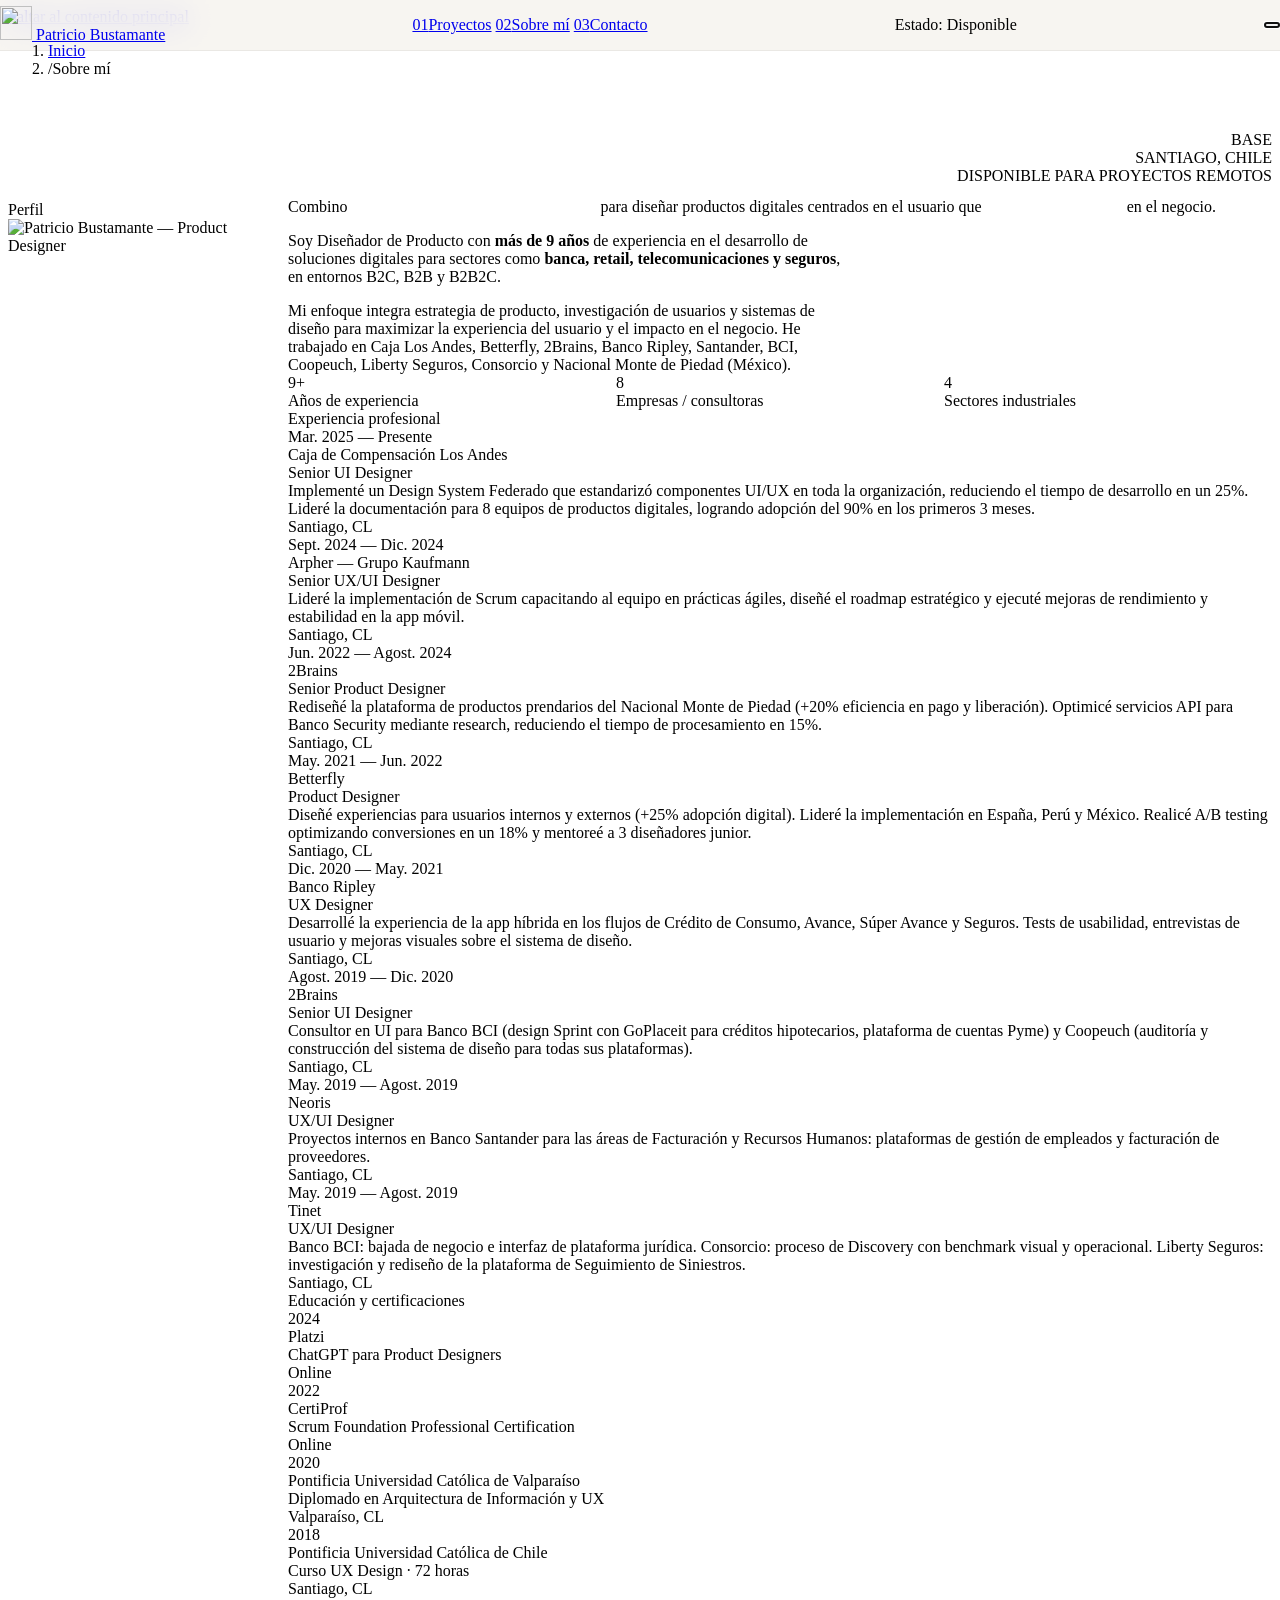
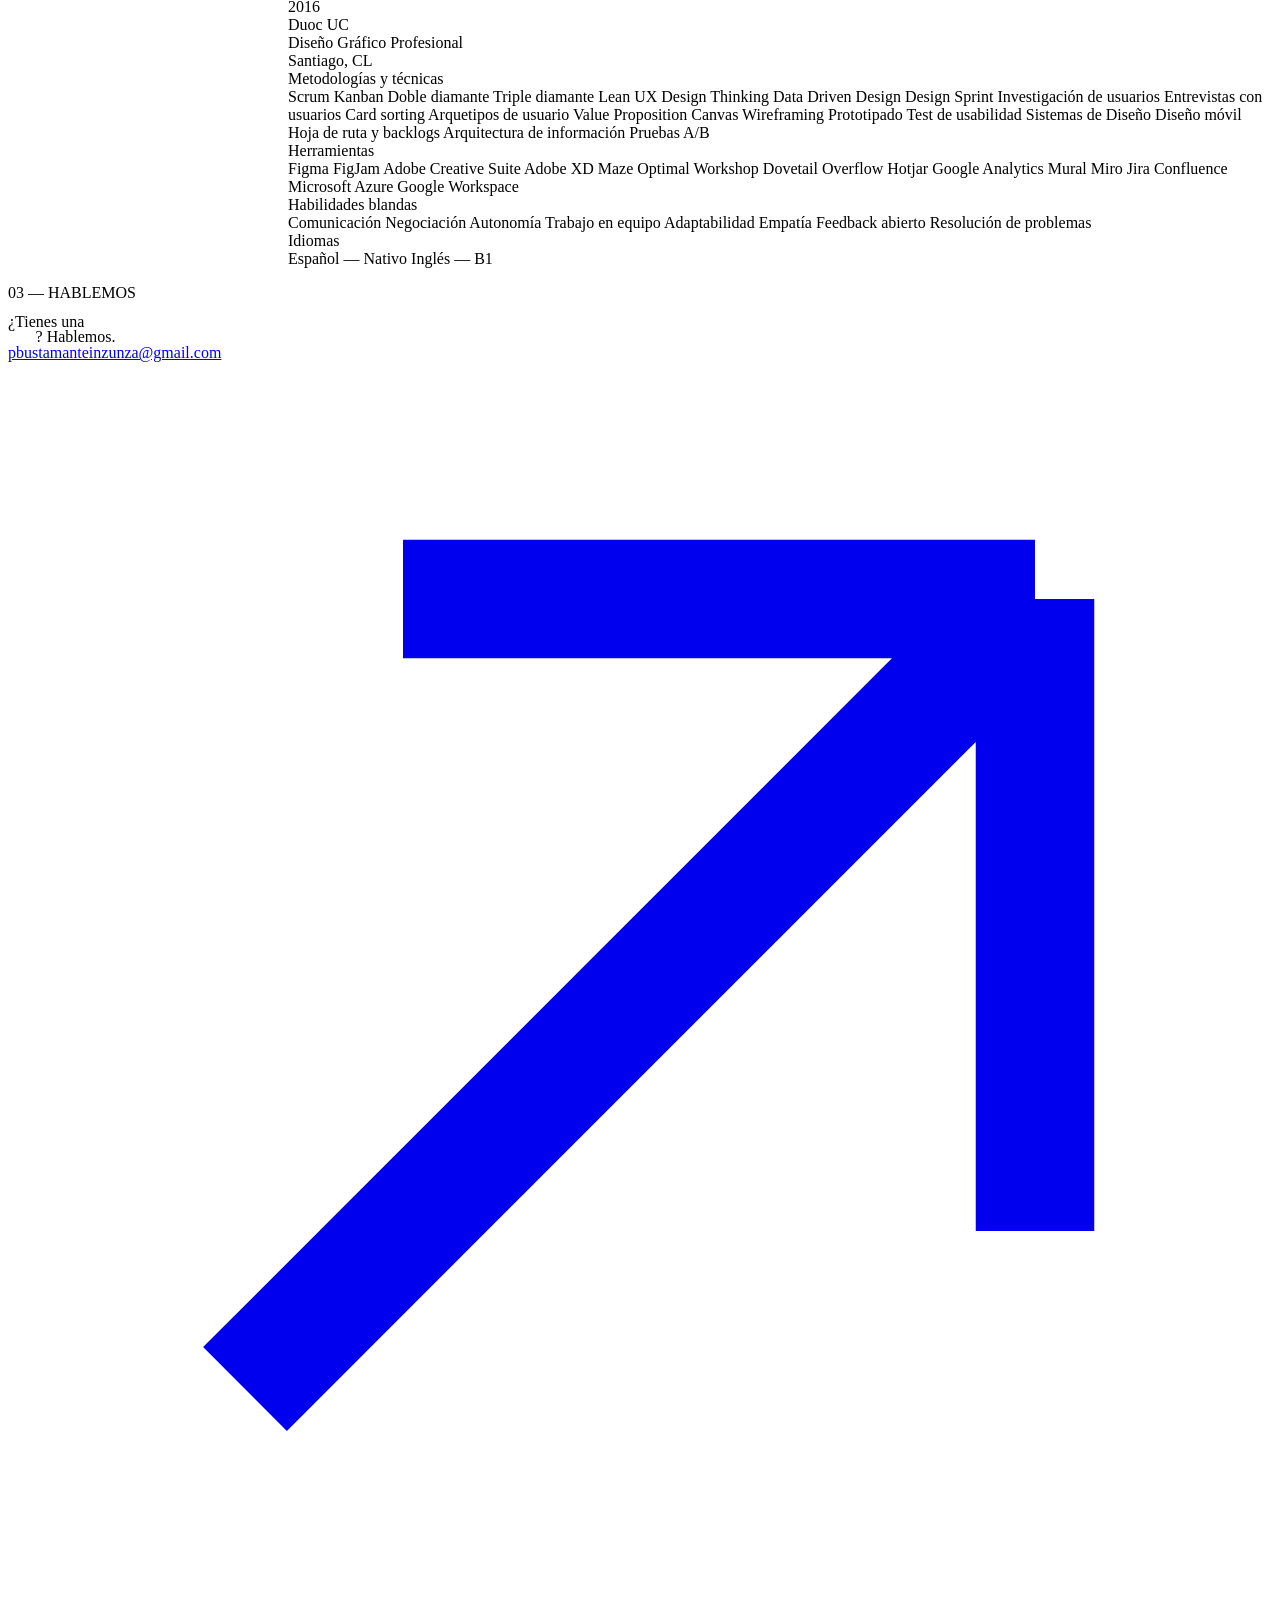
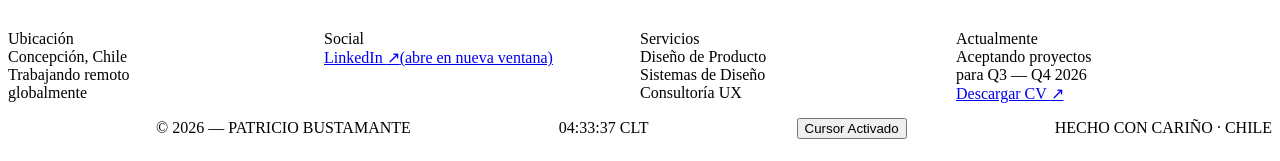
==== pages/about.html @ a57cc5d5 "add-analitis" ====
<!DOCTYPE html>
<html lang="es">
<head>
<meta charset="UTF-8">
<meta name="viewport" content="width=device-width, initial-scale=1.0, maximum-scale=1.0, user-scalable=no">
<link rel="icon" type="image/svg+xml" href="../assets/isotipo-personal.svg">
<title>Sobre mí — Patricio Bustamante</title>
<meta name="description" content="Sobre Patricio Bustamante: Diseñador de Producto chileno con más de 8 años de experiencia en banca, retail, telecomunicaciones y seguros en entornos B2C, B2B y B2B2C.">
<meta name="keywords" content="Diseñador de Producto, Sobre mí, UX/UI, Sistemas de Diseño, Patricio Bustamante, Chile, Banca, Retail">
<meta name="author" content="Patricio Bustamante">

<!-- Open Graph -->
<meta property="og:title" content="Sobre mí — Patricio Bustamante">
<meta property="og:description" content="Diseñador de Producto con más de 8 años de experiencia en banca, retail, telecomunicaciones y seguros.">
<meta property="og:type" content="website">

<!-- Fonts -->
<link rel="preconnect" href="https://fonts.googleapis.com">
<link rel="preconnect" href="https://fonts.gstatic.com" crossorigin>
<link href="https://fonts.googleapis.com/css2?family=Fraunces:ital,opsz,wght@0,9..144,300;0,9..144,400;0,9..144,500;0,9..144,600;1,9..144,300;1,9..144,400&family=Geist+Mono:wght@300;400;500&family=Geist:wght@300;400;500;600&display=swap" rel="stylesheet" media="print" onload="this.media='all'">
<noscript><link href="https://fonts.googleapis.com/css2?family=Fraunces:ital,opsz,wght@0,9..144,300;0,9..144,400;0,9..144,500;0,9..144,600;1,9..144,300;1,9..144,400&family=Geist+Mono:wght@300;400;500&family=Geist:wght@300;400;500;600&display=swap" rel="stylesheet"></noscript>

<!-- Design System · Atomic Design:
     tokens → base → atoms → molecules → organisms → layout -->
<link rel="stylesheet" href="../design-system/css/tokens.css">
<link rel="stylesheet" href="../design-system/css/base.css">
<link rel="stylesheet" href="../design-system/css/atoms.css">
<link rel="stylesheet" href="../design-system/css/molecules.css">
<link rel="stylesheet" href="../design-system/css/organisms.css">
<link rel="stylesheet" href="../design-system/css/layout.css">
<link rel="preload" href="../assets/isotipo-personal.svg" as="image" type="image/svg+xml">
<script src="../js/bundle.js" defer></script>
<script src="../js/analytics.js" defer></script>
</head>
<body>

<a class="skip-link" href="#main-content">Saltar al contenido principal</a>

<!-- Cursor -->
<div class="cursor-dot" id="cursor" aria-hidden="true"></div>

<!-- Loader -->
<div class="loader" id="loader" role="status" aria-live="polite" aria-label="Cargando sitio">
  <svg class="loader-logo" viewBox="0 0 600 600" fill="none" xmlns="http://www.w3.org/2000/svg">
    <path d="M509.62 532.77C545.17 513.5 577 489.71 596.05 454C596.05 449.33 557.95 407.92 505.35 406.04C453.8 459.94 420.22 455.14 350.45 454.94C335.2 455.42 319.59 454.56 304.26 454.98H285.13V557.62H322.3V557.55C385.22 557.21 452.64 564.87 509.63 532.77H509.62Z" fill="url(#loaderGrad1)" transform="translate(-148, -105)"/>
    <path d="M731.15 449.71C720.14 406.95 696.2 368.47 662.77 339.1C655.78 331.94 647 324.92 636.87 318.66C636.77 318.54 636.6 318.44 636.4 318.37C635.21 317.64 634.01 316.92 632.79 316.22C632.08 315.81 631.38 315.42 630.67 315.03C630.37 312.82 630.04 310.59 629.65 308.34C627.92 298.16 625.49 288.55 622.58 279.78C604.36 207.09 553.34 150.17 485.5 121.68C451.18 105.88 404.39 103.27 365.5 105.88C301 114.37 242.34 149.27 202.8 199.98C201.63 200.38 202.32 202.94 201.2 203.38C187.64 218.1 165.87 260.63 162 279.68C157.17 294.04 153.78 306.01 151.5 323.68C148.1 349.98 148.1 351.68 148 538.38C148 605.66 148 648.3 148.1 675.39V727.1H251.97V675.39C252.13 647.56 252.2 603.53 252.31 533.78C252.36 498.66 252.43 463.53 252.59 428.41C252.68 407.51 252.78 386.61 253.05 365.7C253.3 345.87 254.51 327.22 261.69 308.57C271.24 283.74 285.71 261.87 305.63 244.26C333.76 219.39 371.2 207.43 408.55 210.13C417.74 210.79 426.98 212.21 435.81 214.88C452.72 220.53 469.18 228.96 482.44 241C493.53 251.07 504.75 263.03 511.72 276.42C512.06 277.08 513 278.34 513 279.08H344.63V285.26H344.7V380.06C344.7 380.06 385.41 380.06 385.41 380.04C397.63 380.11 413.5 380.15 433.99 380.18C526.69 380.18 527.93 381.56 549.49 386.18C575.52 394.35 601.71 413.72 617.49 439.68C643.08 481.79 640.94 538.94 611.03 578.33C593.09 601.97 563.52 621.24 533.28 624.58C499.82 628.27 465.26 626.21 431.69 626.18H338.29C338.29 626.18 338.23 626.19 338.2 626.21H336.61V727.09C336.61 727.09 364.79 727.09 364.79 727.07C420.14 727.23 546.53 726.24 551.49 725.37C573.48 721.34 579.48 719.1 596.79 713.17C695.31 679.42 750.81 570.33 735.43 470.56C734.34 463.51 732.91 456.55 731.15 449.7V449.71Z" fill="url(#loaderGrad2)" transform="translate(-148, -105)"/>
    <defs>
      <linearGradient id="loaderGrad1" x1="282.83" y1="391.83" x2="516.81" y2="555.62" gradientUnits="userSpaceOnUse">
        <stop stop-color="#FA3E33"/><stop offset="0.5" stop-color="#F87A38"/><stop offset="1" stop-color="#FDB85B"/>
      </linearGradient>
      <linearGradient id="loaderGrad2" x1="56.26" y1="238.64" x2="656.68" y2="658.93" gradientUnits="userSpaceOnUse">
        <stop stop-color="#FA3E33"/><stop offset="0.5" stop-color="#F87A38"/><stop offset="1" stop-color="#FDB85B"/>
      </linearGradient>
    </defs>
  </svg>
  <div class="loader-bar-track">
    <div class="loader-bar" id="loaderBar"></div>
  </div>
</div>

<!-- Navigation -->
<site-header current="about"></site-header>

<main id="main-content">

<!-- Page hero -->
<section class="page-hero" aria-labelledby="about-title">
  <nav class="breadcrumb" aria-label="Migas de pan">
    <ol class="breadcrumb-list">
      <li><a href="../index.html">Inicio</a></li>
      <li><span class="breadcrumb-sep" aria-hidden="true">/</span><span class="breadcrumb-current" aria-current="page">Sobre mí</span></li>
    </ol>
  </nav>
  <div class="page-hero-layout">
    <div>
      <p class="page-hero-eyebrow">02 — Sobre mí</p>
      <h1 class="page-hero-title" id="about-title">
        Sobre<br><em>mí</em>
      </h1>
    </div>
    <div class="page-hero-meta">
      <span>Base</span>
      Santiago, Chile<br>
      Disponible para proyectos remotos
    </div>
  </div>
</section>

<!-- About -->
<section class="about" aria-labelledby="bio-headline">
  <div class="about-layout">
    <div class="about-sidebar">
      <p class="section-label reveal">Perfil</p>
      <div class="about-photo reveal">
        <img src="../assets/photo-perfil.webp" alt="Patricio Bustamante — Product Designer" width="400" height="500" loading="lazy">
      </div>
    </div>

    <div class="about-content">
      <h2 class="about-headline reveal" id="bio-headline">
        Combino <em>estrategia, investigación y craft visual</em> para diseñar productos digitales centrados en el usuario que <em>generan impacto real</em> en el negocio.
      </h2>
      <p class="about-body reveal">
        Soy Diseñador de Producto con <strong>más de 9 años</strong> de experiencia en el desarrollo de soluciones digitales para sectores como <strong>banca, retail, telecomunicaciones y seguros</strong>, en entornos B2C, B2B y B2B2C.
      </p>
      <p class="about-body reveal">
        Mi enfoque integra estrategia de producto, investigación de usuarios y sistemas de diseño para maximizar la experiencia del usuario y el impacto en el negocio. He trabajado en Caja Los Andes, Betterfly, 2Brains, Banco Ripley, Santander, BCI, Coopeuch, Liberty Seguros, Consorcio y Nacional Monte de Piedad (México).
      </p>

      <div class="stats-grid reveal-stagger">
        <div class="stat">
          <div class="stat-number">9+</div>
          <div class="stat-label">Años de experiencia</div>
        </div>
        <div class="stat">
          <div class="stat-number">8</div>
          <div class="stat-label">Empresas / consultoras</div>
        </div>
        <div class="stat">
          <div class="stat-number">4</div>
          <div class="stat-label">Sectores industriales</div>
        </div>
      </div>

      <div class="skills-strip reveal">
        <div class="skills-strip-label">Experiencia profesional</div>
        <div class="timeline">
          <div class="timeline-item">
            <div class="timeline-date">Mar. 2025 — Presente</div>
            <div class="timeline-info">
              <div class="timeline-company">Caja de Compensación Los Andes</div>
              <div class="timeline-role">Senior UI Designer</div>
              <div class="timeline-detail">Implementé un Design System Federado que estandarizó componentes UI/UX en toda la organización, reduciendo el tiempo de desarrollo en un 25%. Lideré la documentación para 8 equipos de productos digitales, logrando adopción del 90% en los primeros 3 meses.</div>
            </div>
            <div class="timeline-location">Santiago, CL</div>
          </div>

          <div class="timeline-item">
            <div class="timeline-date">Sept. 2024 — Dic. 2024</div>
            <div class="timeline-info">
              <div class="timeline-company">Arpher — Grupo Kaufmann</div>
              <div class="timeline-role">Senior UX/UI Designer</div>
              <div class="timeline-detail">Lideré la implementación de Scrum capacitando al equipo en prácticas ágiles, diseñé el roadmap estratégico y ejecuté mejoras de rendimiento y estabilidad en la app móvil.</div>
            </div>
            <div class="timeline-location">Santiago, CL</div>
          </div>

          <div class="timeline-item">
            <div class="timeline-date">Jun. 2022 — Agost. 2024</div>
            <div class="timeline-info">
              <div class="timeline-company">2Brains</div>
              <div class="timeline-role">Senior Product Designer</div>
              <div class="timeline-detail">Rediseñé la plataforma de productos prendarios del Nacional Monte de Piedad (+20% eficiencia en pago y liberación). Optimicé servicios API para Banco Security mediante research, reduciendo el tiempo de procesamiento en 15%.</div>
            </div>
            <div class="timeline-location">Santiago, CL</div>
          </div>

          <div class="timeline-item">
            <div class="timeline-date">May. 2021 — Jun. 2022</div>
            <div class="timeline-info">
              <div class="timeline-company">Betterfly</div>
              <div class="timeline-role">Product Designer</div>
              <div class="timeline-detail">Diseñé experiencias para usuarios internos y externos (+25% adopción digital). Lideré la implementación en España, Perú y México. Realicé A/B testing optimizando conversiones en un 18% y mentoreé a 3 diseñadores junior.</div>
            </div>
            <div class="timeline-location">Santiago, CL</div>
          </div>

          <div class="timeline-item">
            <div class="timeline-date">Dic. 2020 — May. 2021</div>
            <div class="timeline-info">
              <div class="timeline-company">Banco Ripley</div>
              <div class="timeline-role">UX Designer</div>
              <div class="timeline-detail">Desarrollé la experiencia de la app híbrida en los flujos de Crédito de Consumo, Avance, Súper Avance y Seguros. Tests de usabilidad, entrevistas de usuario y mejoras visuales sobre el sistema de diseño.</div>
            </div>
            <div class="timeline-location">Santiago, CL</div>
          </div>

          <div class="timeline-item">
            <div class="timeline-date">Agost. 2019 — Dic. 2020</div>
            <div class="timeline-info">
              <div class="timeline-company">2Brains</div>
              <div class="timeline-role">Senior UI Designer</div>
              <div class="timeline-detail">Consultor en UI para Banco BCI (design Sprint con GoPlaceit para créditos hipotecarios, plataforma de cuentas Pyme) y Coopeuch (auditoría y construcción del sistema de diseño para todas sus plataformas).</div>
            </div>
            <div class="timeline-location">Santiago, CL</div>
          </div>

          <div class="timeline-item">
            <div class="timeline-date">May. 2019 — Agost. 2019</div>
            <div class="timeline-info">
              <div class="timeline-company">Neoris</div>
              <div class="timeline-role">UX/UI Designer</div>
              <div class="timeline-detail">Proyectos internos en Banco Santander para las áreas de Facturación y Recursos Humanos: plataformas de gestión de empleados y facturación de proveedores.</div>
            </div>
            <div class="timeline-location">Santiago, CL</div>
          </div>

          <div class="timeline-item">
            <div class="timeline-date">May. 2019 — Agost. 2019</div>
            <div class="timeline-info">
              <div class="timeline-company">Tinet</div>
              <div class="timeline-role">UX/UI Designer</div>
              <div class="timeline-detail">Banco BCI: bajada de negocio e interfaz de plataforma jurídica. Consorcio: proceso de Discovery con benchmark visual y operacional. Liberty Seguros: investigación y rediseño de la plataforma de Seguimiento de Siniestros.</div>
            </div>
            <div class="timeline-location">Santiago, CL</div>
          </div>
        </div>
      </div>

      <div class="skills-strip reveal">
        <div class="skills-strip-label">Educación y certificaciones</div>
        <div class="timeline">
          <div class="timeline-item">
            <div class="timeline-date">2024</div>
            <div class="timeline-info">
              <div class="timeline-company">Platzi</div>
              <div class="timeline-role">ChatGPT para Product Designers</div>
            </div>
            <div class="timeline-location">Online</div>
          </div>
          <div class="timeline-item">
            <div class="timeline-date">2022</div>
            <div class="timeline-info">
              <div class="timeline-company">CertiProf</div>
              <div class="timeline-role">Scrum Foundation Professional Certification</div>
            </div>
            <div class="timeline-location">Online</div>
          </div>
          <div class="timeline-item">
            <div class="timeline-date">2020</div>
            <div class="timeline-info">
              <div class="timeline-company">Pontificia Universidad Católica de Valparaíso</div>
              <div class="timeline-role">Diplomado en Arquitectura de Información y UX</div>
            </div>
            <div class="timeline-location">Valparaíso, CL</div>
          </div>
          <div class="timeline-item">
            <div class="timeline-date">2018</div>
            <div class="timeline-info">
              <div class="timeline-company">Pontificia Universidad Católica de Chile</div>
              <div class="timeline-role">Curso UX Design · 72 horas</div>
            </div>
            <div class="timeline-location">Santiago, CL</div>
          </div>
          <div class="timeline-item">
            <div class="timeline-date">2016</div>
            <div class="timeline-info">
              <div class="timeline-company">Duoc UC</div>
              <div class="timeline-role">Diseño Gráfico Profesional</div>
            </div>
            <div class="timeline-location">Santiago, CL</div>
          </div>
        </div>
      </div>

      <div class="skills-strip reveal">
        <div class="skills-strip-label">Metodologías y técnicas</div>
        <div class="skills-list">
          <span class="skill-pill">Scrum</span>
          <span class="skill-pill">Kanban</span>
          <span class="skill-pill">Doble diamante</span>
          <span class="skill-pill">Triple diamante</span>
          <span class="skill-pill">Lean UX</span>
          <span class="skill-pill">Design Thinking</span>
          <span class="skill-pill">Data Driven Design</span>
          <span class="skill-pill">Design Sprint</span>
          <span class="skill-pill">Investigación de usuarios</span>
          <span class="skill-pill">Entrevistas con usuarios</span>
          <span class="skill-pill">Card sorting</span>
          <span class="skill-pill">Arquetipos de usuario</span>
          <span class="skill-pill">Value Proposition Canvas</span>
          <span class="skill-pill">Wireframing</span>
          <span class="skill-pill">Prototipado</span>
          <span class="skill-pill">Test de usabilidad</span>
          <span class="skill-pill">Sistemas de Diseño</span>
          <span class="skill-pill">Diseño móvil</span>
          <span class="skill-pill">Hoja de ruta y backlogs</span>
          <span class="skill-pill">Arquitectura de información</span>
          <span class="skill-pill">Pruebas A/B</span>
        </div>
      </div>

      <div class="skills-strip reveal">
        <div class="skills-strip-label">Herramientas</div>
        <div class="skills-list">
          <span class="skill-pill">Figma</span>
          <span class="skill-pill">FigJam</span>
          <span class="skill-pill">Adobe Creative Suite</span>
          <span class="skill-pill">Adobe XD</span>
          <span class="skill-pill">Maze</span>
          <span class="skill-pill">Optimal Workshop</span>
          <span class="skill-pill">Dovetail</span>
          <span class="skill-pill">Overflow</span>
          <span class="skill-pill">Hotjar</span>
          <span class="skill-pill">Google Analytics</span>
          <span class="skill-pill">Mural</span>
          <span class="skill-pill">Miro</span>
          <span class="skill-pill">Jira</span>
          <span class="skill-pill">Confluence</span>
          <span class="skill-pill">Microsoft Azure</span>
          <span class="skill-pill">Google Workspace</span>
        </div>
      </div>

      <div class="skills-strip reveal">
        <div class="skills-strip-label">Habilidades blandas</div>
        <div class="skills-list">
          <span class="skill-pill">Comunicación</span>
          <span class="skill-pill">Negociación</span>
          <span class="skill-pill">Autonomía</span>
          <span class="skill-pill">Trabajo en equipo</span>
          <span class="skill-pill">Adaptabilidad</span>
          <span class="skill-pill">Empatía</span>
          <span class="skill-pill">Feedback abierto</span>
          <span class="skill-pill">Resolución de problemas</span>
        </div>
      </div>

      <div class="skills-strip reveal">
        <div class="skills-strip-label">Idiomas</div>
        <div class="skills-list">
          <span class="skill-pill">Español — Nativo</span>
          <span class="skill-pill">Inglés — B1</span>
        </div>
      </div>
    </div>
  </div>
</section>

<!-- Contact -->
<section class="contact" id="contact" aria-labelledby="contact-title">
  <p class="contact-label reveal">03 — Hablemos</p>
  <h2 class="contact-headline reveal" id="contact-title">
    ¿Tienes una<br><em>idea</em>? Hablemos.
  </h2>

  <a href="mailto:pbustamanteinzunza@gmail.com" class="contact-email-link reveal magnetic" aria-label="Enviar email a pbustamanteinzunza@gmail.com">
    pbustamanteinzunza@gmail.com
    <span class="contact-arrow" aria-hidden="true">
      <svg viewBox="0 0 16 16" fill="none" stroke="currentColor" stroke-width="1.5" focusable="false">
        <path d="M3 13L13 3M13 3H5M13 3V11"/>
      </svg>
    </span>
  </a>

  <div class="contact-grid reveal-stagger">
    <div class="contact-block">
      <div class="contact-block-label">Ubicación</div>
      <div class="contact-block-content">
        Concepción, Chile<br>
        Trabajando remoto<br>globalmente
      </div>
    </div>
    <div class="contact-block">
      <div class="contact-block-label">Social</div>
      <div class="contact-block-content">
        <a href="https://linkedin.com/in/patrbustamante" target="_blank" rel="noopener noreferrer">LinkedIn <span aria-hidden="true">&#8599;</span><span class="sr-only">(abre en nueva ventana)</span></a><br>
      </div>
    </div>
    <div class="contact-block">
      <div class="contact-block-label">Servicios</div>
      <div class="contact-block-content">
        Diseño de Producto<br>
        Sistemas de Diseño<br>
        Consultoría UX
      </div>
    </div>
    <div class="contact-block">
      <div class="contact-block-label">Actualmente</div>
      <div class="contact-block-content">
        Aceptando proyectos<br>
        para Q3 — Q4 2026<br>
        <a href="https://drive.google.com/drive/folders/1GgpW7-X2UfmII-WAoxY3obS5fUp88HIr?usp=drive_link" target="_blank" rel="noopener noreferrer">Descargar CV <span aria-hidden="true">&#8599;</span></a>
      </div>
    </div>
  </div>
</section>

</main>

<!-- Footer -->
<site-footer></site-footer>

</body>
</html>
---- design-system/css/organisms.css ----
/* ============================================
   ORGANISMS · Atomic Design — nivel 3
   ----------------------------------------------
   Secciones autónomas compuestas por molecules y
   atoms: loader, header (nav), hero, marquee,
   lista de proyectos, about, contact, footer.
   El layout responsivo vive en layout.css.
   ============================================ */

/* ===== Loader · overlay de carga ===== */
.loader {
  position: fixed;
  inset: 0;
  background: var(--color-bg-inverted);
  z-index: var(--z-loader);
  display: flex;
  flex-direction: column;
  align-items: center;
  justify-content: center;
  gap: var(--space-3);
  transition: transform var(--duration-slowest) var(--ease-out-expo);
}
.loader.done { transform: translateY(-100%); }
.loader-logo {
  width: var(--space-8);
  height: auto;
  opacity: 0;
  animation: loaderLogoIn var(--duration-slower) var(--ease-out-expo) 0.2s forwards;
}
.loader-bar-track {
  width: var(--space-15);
  height: 2px;                /* hairline */
  background: rgba(244, 241, 236, 0.15);
  border-radius: var(--radius-xs);
  overflow: hidden;
  opacity: 0;
  animation: loaderLogoIn 0.6s var(--ease-out-expo) 0.4s forwards;
}
.loader-bar {
  height: 100%;
  width: 0%;
  background: var(--gradient-brand-warm);
  border-radius: var(--radius-xs);
  transition: width 0.1s linear;
}
@keyframes loaderLogoIn {
  from { opacity: 0; transform: scale(0.8); }
  to   { opacity: 1; transform: scale(1); }
}

/* ===== Header · barra de navegación fija ===== */
.nav {
  position: fixed;
  top: 0;
  left: 0;
  right: 0;
  z-index: var(--z-nav);
  padding: var(--space-3) var(--space-6);
  display: flex;
  justify-content: space-between;
  align-items: center;
  color: var(--color-ink);
  background: rgba(244, 241, 236, 0.72);
  -webkit-backdrop-filter: saturate(180%) blur(16px);
  backdrop-filter: saturate(180%) blur(16px);
  border-bottom: 1px solid rgba(26, 26, 24, 0.06);
  transition: background var(--duration-base) ease;
}

/* ===== Marquee · cinta horizontal ===== */
.marquee {
  border-top: 1px solid var(--color-line);
  border-bottom: 1px solid var(--color-line);
  padding: var(--space-3) 0;
  overflow: hidden;
  white-space: nowrap;
}

/* ===== Hero · pantalla de inicio ===== */
.hero {
  min-height: 100vh;
  min-height: 100dvh;
  /* padding-top reserva el alto del header fijo para que el eyebrow
     no quede oculto bajo la nav al centrar el contenido */
  padding: var(--space-12) var(--container-px) 0;
  display: flex;
  flex-direction: column;
  justify-content: center;
  position: relative;
  overflow: hidden;
}
.hero-mark {
  --parallax-x: 0px;
  --parallax-y: 0px;
  position: absolute;
  right: -10vw;
  top: 50%;
  transform: translateY(-50%);
  width: clamp(280px, 38vw, 560px);
  opacity: 0;
  animation: heroMarkIn 1.8s var(--ease-out-expo) 1.2s forwards;
  pointer-events: none;
  z-index: var(--z-base);
  /* Difumina el lado izquierdo del logo para no competir con el texto */
  -webkit-mask-image: linear-gradient(to right, transparent 0%, rgba(0,0,0,0.35) 40%, rgba(0,0,0,0.85) 75%, #000 100%);
  mask-image: linear-gradient(to right, transparent 0%, rgba(0,0,0,0.35) 40%, rgba(0,0,0,0.85) 75%, #000 100%);
}
.hero-mark svg {
  width: 100%;
  height: auto;
  transform: translate(var(--parallax-x), var(--parallax-y));
  transition: transform 0.15s linear;
  transform-origin: center;
}
.hero-eyebrow,
.hero-title,
.hero-bottom {
  position: relative;
  z-index: var(--z-content);
}
.hero-meta-right { position: relative; }
.hero-meta-right::before {
  content: '';
  position: absolute;
  inset: calc(var(--space-2) * -1) calc(var(--space-3) * -1);
  background: linear-gradient(to right, transparent, rgba(244,241,236,0.85) 35%, rgba(244,241,236,0.95));
  z-index: -1;
  border-radius: var(--radius-sm);
}
@keyframes heroMarkIn {
  from { opacity: 0; transform: translateY(-50%) translateX(var(--space-5)) scale(0.95); }
  to   { opacity: 0.55; transform: translateY(-50%) translateX(0) scale(1); }
}
@keyframes heroMarkInMobile {
  from { opacity: 0; transform: translateY(-50%) translateX(var(--space-5)) scale(0.95); }
  to   { opacity: 0.3; transform: translateY(-50%) translateX(0) scale(1); }
}
.hero-eyebrow {
  display: flex;
  align-items: center;
  gap: var(--space-2);
  font-family: var(--font-mono);
  font-size: var(--text-sm);
  color: var(--color-ink-mute);
  letter-spacing: var(--tracking-widest);
  text-transform: uppercase;
  margin-bottom: var(--space-4);
  opacity: 0;
  transform: translateY(var(--space-3));
  animation: fadeUp 1s var(--ease-out-expo) 1.8s forwards;
}
.hero-eyebrow::before {
  content: '';
  display: block;
  width: var(--space-5);
  height: 1px;
  background: var(--color-accent);
}
.hero-title {
  font-family: var(--font-display);
  font-weight: var(--weight-light);
  font-size: var(--display-xl);
  line-height: var(--leading-hero);
  letter-spacing: var(--tracking-tightest);
  color: var(--color-ink);
  margin-bottom: var(--space-6);
}
.hero-title .line {
  display: block;
  overflow: hidden;
  padding-bottom: 0.05em;
}
.hero-title .line-inner {
  display: block;
  transform: translateY(115%) skewY(4deg);
  transform-origin: left bottom;
  animation: lineReveal 1.3s var(--ease-out-expo) forwards;
}
.hero-title .line:nth-child(1) .line-inner { animation-delay: 1.55s; }
.hero-title .line:nth-child(2) .line-inner { animation-delay: 1.70s; }
.hero-title .line:nth-child(3) .line-inner { animation-delay: 1.85s; }
@keyframes lineReveal {
  to { transform: translateY(0) skewY(0); }
}
.hero-title em {
  font-style: italic;
  font-weight: var(--weight-regular);
  background: var(--gradient-brand);
  -webkit-background-clip: text;
  -webkit-text-fill-color: transparent;
  background-clip: text;
}
.hero-bottom {
  display: grid;
  grid-template-columns: 1fr auto 1fr;
  align-items: end;
  gap: var(--space-6);
  opacity: 0;
  animation: fadeUp 1s var(--ease-out-expo) 2.4s forwards;
}
.hero-intro {
  max-width: 400px;            /* 50 × 8 */
  font-size: var(--text-base);
  line-height: var(--leading-relaxed);
  color: var(--color-ink-soft);
}
.hero-intro strong {
  color: var(--color-ink);
  font-weight: var(--weight-medium);
}
.hero-actions {
  display: flex;
  align-items: center;
  gap: var(--space-3);
  margin-top: var(--space-5);
  flex-wrap: wrap;
}
.btn--primary {
  background: var(--color-ink);
  color: var(--color-bg);
}
.btn--primary:hover {
  background: var(--color-accent);
  border-color: var(--color-accent);
  color: var(--color-bg);
}
.btn--secondary {
  background: transparent;
  color: var(--color-ink);
}
.btn-icon {
  width: var(--space-2);
  height: var(--space-2);
  display: block;
  transition: transform var(--duration-slow) var(--ease-out-back);
}
.btn--secondary:hover .btn-icon {
  transform: translateY(2px);
}

/* ===== Page hero · cabecera de páginas internas ===== */
.page-hero {
  padding: calc(var(--space-20) + var(--space-10)) var(--container-px) var(--space-10);
  position: relative;
  border-bottom: 1px solid var(--color-line);
}
.page-hero-layout {
  display: grid;
  grid-template-columns: 1fr auto;
  align-items: end;
  gap: var(--space-6);
}
.page-hero-eyebrow {
  font-family: var(--font-mono);
  font-size: var(--text-sm);
  color: var(--color-ink-mute);
  letter-spacing: var(--tracking-widest);
  text-transform: uppercase;
  margin-bottom: var(--space-4);
  display: flex;
  align-items: center;
  gap: var(--space-2);
  opacity: 0;
  transform: translateY(var(--space-2));
  animation: fadeUp 0.8s var(--ease-out-expo) 0.3s forwards;
}
.page-hero-eyebrow::before {
  content: '';
  display: block;
  width: 0;
  height: 1px;
  background: var(--color-accent);
  animation: lineGrow 0.7s var(--ease-out-expo) 0.8s forwards;
}
@keyframes lineGrow { to { width: var(--space-5); } }
.page-hero-title {
  font-family: var(--font-display);
  font-weight: var(--weight-light);
  font-size: var(--display-lg);
  line-height: 0.95;
  letter-spacing: var(--tracking-tightest);
  color: var(--color-ink);
  opacity: 0;
  transform: translateY(var(--space-4));
  animation: pageHeroIn 1.1s var(--ease-out-expo) 0.5s forwards;
}
@keyframes pageHeroIn { to { opacity: 1; transform: translateY(0); } }
.page-hero-title em {
  font-style: italic;
  font-weight: var(--weight-regular);
  background: var(--gradient-brand);
  -webkit-background-clip: text;
  -webkit-text-fill-color: transparent;
  background-clip: text;
}
.page-hero-summary {
  font-size: var(--text-md);
  line-height: var(--leading-relaxed);
  color: var(--color-ink-soft);
  margin-top: var(--space-4);
  max-width: 60ch;
  opacity: 0;
  transform: translateY(var(--space-2));
  animation: fadeUp 0.8s var(--ease-out-expo) 0.9s forwards;
}
.page-hero-meta {
  display: flex;
  flex-direction: column;
  align-items: flex-end;
  gap: var(--space-1);
  font-family: var(--font-mono);
  font-size: var(--text-xs);
  color: var(--color-ink-mute);
  text-align: right;
  letter-spacing: var(--tracking-wider);
  text-transform: uppercase;
  padding-bottom: var(--space-1);
}

/* ===== Projects · sección de la lista de proyectos ===== */
.projects-section { padding-bottom: var(--space-10); }
.projects-section.with-padding {
  padding-top: var(--space-10);
  padding-left: var(--container-px);
  padding-right: var(--container-px);
}
.project-list {
  display: flex;
  flex-direction: column;
}
.projects-cta {
  display: flex;
  justify-content: center;
  margin-top: var(--space-8);
}

/* ===== About · biografía sobre fondo oscuro ===== */
.about {
  background: var(--color-bg-inverted);
  color: var(--color-bg);
  padding: var(--section-py) var(--container-px);
}
.about-layout {
  display: grid;
  grid-template-columns: 280px 1fr;     /* 35 × 8 */
  gap: var(--space-10);
  align-items: start;
}
.about-sidebar {
  position: sticky;
  top: var(--section-py);
}
.about-sidebar .section-label {
  color: var(--color-ink-on-dark-mute);
  margin-bottom: var(--space-4);
}
.about-sidebar .section-label::before { background: var(--color-line-strong); }
.about-photo {
  width: 100%;
  aspect-ratio: 3 / 4;
  border-radius: var(--radius-lg);
  overflow: hidden;
}
.about-photo img {
  width: 100%;
  height: 100%;
  object-fit: cover;
  object-position: center top;
  display: block;
}
.about-content { padding-top: var(--space-1); }
.about-headline {
  font-family: var(--font-display);
  font-weight: var(--weight-light);
  font-size: var(--display-xs);
  line-height: var(--leading-snug);
  letter-spacing: var(--tracking-snug);
  margin-bottom: var(--space-6);
}
.about-headline em {
  font-style: italic;
  background: var(--gradient-brand-warm);
  -webkit-background-clip: text;
  -webkit-text-fill-color: transparent;
  background-clip: text;
}
.about-body {
  font-size: var(--text-base);
  line-height: var(--leading-loose);
  color: var(--color-ink-on-dark-soft);
  max-width: 560px;            /* 70 × 8 */
  margin-bottom: var(--space-8);
}
.stats-grid {
  display: grid;
  grid-template-columns: repeat(3, 1fr);
  gap: var(--space-6);
  padding-top: var(--space-6);
  border-top: 1px solid var(--color-line-light);
}
.timeline {
  display: flex;
  flex-direction: column;
  margin-top: var(--space-3);
}

/* ===== Contact · sección de cierre ===== */
.contact {
  padding: var(--space-20) var(--container-px) var(--space-12);
}
.contact-label {
  font-family: var(--font-mono);
  font-size: var(--text-sm);
  color: var(--color-ink-mute);
  text-transform: uppercase;
  letter-spacing: var(--tracking-widest);
  margin-bottom: var(--space-5);
  display: flex;
  align-items: center;
  gap: var(--space-2);
}
.contact-label::before {
  content: '';
  display: block;
  width: var(--space-4);
  height: 1px;
  background: var(--color-ink-mute);
}
.contact-headline {
  font-family: var(--font-display);
  font-weight: var(--weight-light);
  font-size: var(--display-lg);
  line-height: 0.9;
  letter-spacing: var(--tracking-tightest);
  margin-bottom: var(--space-7);
}
.contact-headline em {
  font-style: italic;
  background: var(--gradient-brand);
  -webkit-background-clip: text;
  -webkit-text-fill-color: transparent;
  background-clip: text;
}
.contact-grid {
  display: grid;
  grid-template-columns: repeat(4, 1fr);
  gap: var(--space-6);
  margin-top: var(--space-15);
  padding-top: var(--space-6);
  border-top: 1px solid var(--color-line);
}

/* ===== Project detail · plantilla de detalle (proyecto.html) ===== */
.project-cover-section {
  padding: var(--space-6) var(--container-px) 0;
}
.project-cover {
  width: 100%;
  aspect-ratio: 16 / 9;
  border-radius: var(--radius-lg);
  overflow: hidden;
  display: flex;
  align-items: center;
  justify-content: center;
  box-shadow: var(--shadow-card);
  background: var(--color-bg-inverted);
}
.project-cover-title {
  font-family: var(--font-display);
  font-style: italic;
  font-weight: var(--weight-light);
  font-size: var(--display-sm);
  color: rgba(255, 255, 255, 0.95);
  letter-spacing: var(--tracking-snug);
  text-align: center;
  padding: 0 var(--space-4);
}
/* Cubierta clara (preview-3) necesita texto oscuro */
.project-cover.preview-3 .project-cover-title { color: #2a1f10; }
/* Cuando hay imagen real, escala al ancho del contenedor y oculta el texto */
.project-cover img {
  width: 100%;
  height: auto;
  display: block;
}
.project-cover:has(img) {
  aspect-ratio: auto;
  height: auto;
  align-items: stretch;
}
.project-cover:has(img) .project-cover-title { display: none; }

.project-intro {
  display: grid;
  grid-template-columns: 1.4fr 1fr;
  gap: var(--space-10);
  padding: var(--section-py) var(--container-px) var(--space-12);
  align-items: start;
}
.project-summary {
  font-family: var(--font-display);
  font-weight: var(--weight-light);
  font-size: var(--display-xs);
  line-height: var(--leading-snug);
  letter-spacing: var(--tracking-snug);
  color: var(--color-ink);
}
.project-meta-grid {
  display: grid;
  grid-template-columns: 1fr 1fr;
  gap: var(--space-5);
}
.project-meta-label {
  font-family: var(--font-mono);
  font-size: var(--text-2xs);
  text-transform: uppercase;
  letter-spacing: var(--tracking-mega);
  color: var(--color-ink-mute);
  margin-bottom: var(--space-1);
}
.project-meta-value {
  font-size: var(--text-md);
  line-height: var(--leading-relaxed);
  color: var(--color-ink-soft);
}
/* Las pills de servicios reutilizan .skill-pill (átomo) pero sobre
   fondo claro: ajustamos color heredado del contexto oscuro. */
.project-meta-value .skills-list { gap: var(--space-h); margin-top: var(--space-1); }
.project-meta-value .skill-pill {
  color: var(--color-ink-soft);
  border-color: var(--color-line);
}

.project-overview {
  display: grid;
  grid-template-columns: 1fr 1fr;
  gap: var(--space-10);
  padding: 0 var(--container-px) var(--section-py);
}
.overview-title {
  font-family: var(--font-mono);
  font-size: var(--text-sm);
  text-transform: uppercase;
  letter-spacing: var(--tracking-widest);
  color: var(--color-accent);
  margin-bottom: var(--space-3);
}
.overview-text {
  font-size: var(--text-base);
  line-height: var(--leading-loose);
  color: var(--color-ink-soft);
}

/* Resultados sobre fondo oscuro */
.project-outcome {
  background: var(--color-bg-inverted);
  color: var(--color-bg);
  padding: var(--section-py) var(--container-px);
}
.outcome-grid {
  display: grid;
  grid-template-columns: repeat(3, 1fr);
  gap: var(--space-6);
}
.outcome-card {
  padding-top: var(--space-5);
  border-top: 1px solid var(--color-line-light);
}
.outcome-metric {
  font-family: var(--font-display);
  font-weight: var(--weight-light);
  font-size: var(--display-sm);
  line-height: var(--leading-none);
  letter-spacing: var(--tracking-tightest);
  background: var(--gradient-brand-warm);
  -webkit-background-clip: text;
  -webkit-text-fill-color: transparent;
  background-clip: text;
  margin-bottom: var(--space-2);
}
.outcome-label {
  font-family: var(--font-mono);
  font-size: var(--text-xs);
  text-transform: uppercase;
  letter-spacing: var(--tracking-wider);
  color: var(--color-ink-on-dark-mute);
}

/* Siguiente proyecto · banda final clicable */
.project-next {
  display: flex;
  align-items: center;
  gap: var(--space-3);
  padding: var(--space-12) var(--container-px);
  border-top: 1px solid var(--color-line);
  text-decoration: none;
  color: var(--color-ink);
  transition: gap var(--duration-slow) var(--ease-out-expo);
}
.project-next:hover { gap: var(--space-5); }
.project-next-label {
  font-family: var(--font-mono);
  font-size: var(--text-2xs);
  text-transform: uppercase;
  letter-spacing: var(--tracking-mega);
  color: var(--color-ink-mute);
}
.project-next-title {
  font-family: var(--font-display);
  font-weight: var(--weight-light);
  font-size: var(--display-xs);
  letter-spacing: var(--tracking-tight);
}
.project-next-arrow {
  width: var(--space-6);
  height: var(--space-6);
  border: 1px solid var(--color-line);
  border-radius: var(--radius-full);
  display: flex;
  align-items: center;
  justify-content: center;
  margin-left: auto;
  flex-shrink: 0;
  transition: all var(--duration-slow) var(--ease-out-expo);
}
.project-next-arrow svg { width: var(--space-2); height: var(--space-2); }
.project-next:hover .project-next-arrow {
  background: var(--color-ink);
  border-color: var(--color-ink);
  color: var(--color-bg);
  transform: rotate(-45deg) scale(1.1);
}

/* ===================================================
   PROYECTO DETALLE · nuevas secciones
   ─────────────────────────────────────────────────
   pj-section, pj-challenge, pj-approach, pj-process,
   pj-solution, pj-validation, pj-future
   =================================================== */

/* Sección genérica del detalle */
.pj-section {
  padding: var(--section-py) var(--container-px);
  border-top: 1px solid var(--color-line);
}
.pj-section-header {
  margin-bottom: var(--space-10);
}
.pj-section-header--inverted {
  color: var(--color-bg);
}
.pj-section-label {
  font-family: var(--font-mono);
  font-size: var(--text-2xs);
  text-transform: uppercase;
  letter-spacing: var(--tracking-mega);
  color: var(--color-ink-mute);
  margin-bottom: var(--space-2);
}
.pj-section-header--inverted .pj-section-label {
  color: var(--color-ink-on-dark-mute);
}
.pj-section-title {
  font-family: var(--font-display);
  font-weight: var(--weight-light);
  font-size: var(--display-sm);
  line-height: var(--leading-tight);
  letter-spacing: var(--tracking-tighter);
}
.pj-section-title em {
  font-style: italic;
  color: var(--color-accent);
}
.pj-section-header--inverted .pj-section-title em {
  color: var(--color-accent-warm);
}
.pj-section-body {
  display: grid;
  gap: var(--space-10);
}
.pj-sub-title {
  font-family: var(--font-mono);
  font-size: var(--text-xs);
  text-transform: uppercase;
  letter-spacing: var(--tracking-wider);
  color: var(--color-ink-mute);
  margin-bottom: var(--space-3);
  margin-top: var(--space-5);
}
.pj-sub-title:first-child { margin-top: 0; }

/* Estadísticas del problema */
.pj-problem-data {
  display: grid;
  grid-template-columns: repeat(3, 1fr);
  gap: var(--space-4);
}
.pj-stat-card {
  padding: var(--space-4);
  border: 1px solid var(--color-line);
  border-radius: var(--radius-base);
  background: var(--color-bg-soft);
}
.pj-stat-value {
  font-family: var(--font-display);
  font-weight: var(--weight-light);
  font-size: var(--display-xs);
  line-height: var(--leading-none);
  letter-spacing: var(--tracking-tightest);
  background: var(--gradient-brand-warm);
  -webkit-background-clip: text;
  -webkit-text-fill-color: transparent;
  background-clip: text;
  margin-bottom: var(--space-2);
}
.pj-stat-label {
  font-family: var(--font-mono);
  font-size: var(--text-xs);
  color: var(--color-ink-soft);
  line-height: var(--leading-snug);
}

/* Listas genéricas */
.pj-list-item {
  padding: var(--space-2) 0;
  border-bottom: 1px solid var(--color-line);
  font-size: var(--text-base);
  line-height: var(--leading-relaxed);
  color: var(--color-ink-soft);
}
.pj-list-item:last-child { border-bottom: none; }
.pj-objective-list { list-style: none; padding: 0; margin: 0; }

/* Fases del proceso */
.pj-phase-list {
  list-style: none; padding: 0; margin: 0;
  display: flex;
  gap: var(--space-3);
  flex-wrap: wrap;
}
.pj-phase-item {
  display: flex;
  align-items: center;
  gap: var(--space-2);
  padding: var(--space-2) var(--space-3);
  border: 1px solid var(--color-line);
  border-radius: var(--radius-full);
  font-size: var(--text-sm);
}
.pj-phase-num {
  font-family: var(--font-mono);
  font-size: var(--text-2xs);
  color: var(--color-ink-mute);
}
.pj-phase-name {
  color: var(--color-ink-soft);
  font-weight: var(--weight-medium);
}

/* Principios */
.pj-principle-list {
  list-style: none; padding: 0; margin: 0;
  display: grid;
  gap: var(--space-3);
}
.pj-principle-item {
  display: flex;
  gap: var(--space-3);
  font-size: var(--text-base);
  line-height: var(--leading-relaxed);
  color: var(--color-ink-soft);
  align-items: baseline;
}
.pj-principle-mark {
  font-family: var(--font-mono);
  color: var(--color-accent);
  flex-shrink: 0;
}

/* Research */
.pj-research-count {
  font-size: var(--text-lg);
  color: var(--color-ink-soft);
  margin-bottom: var(--space-4);
}
.pj-finding-list {
  list-style: none; padding: 0; margin: 0;
  display: grid;
  gap: var(--space-3);
}
.pj-finding-list li {
  padding: var(--space-3) var(--space-4);
  border-left: 2px solid var(--color-line-strong);
  font-size: var(--text-base);
  line-height: var(--leading-relaxed);
  color: var(--color-ink-soft);
  background: var(--color-bg-soft);
  border-radius: 0 var(--radius-sm) var(--radius-sm) 0;
}
.pj-persona-grid {
  display: grid;
  grid-template-columns: 1fr 1fr;
  gap: var(--space-4);
}
.pj-persona-card {
  padding: var(--space-4);
  border: 1px solid var(--color-line);
  border-radius: var(--radius-base);
}
.pj-persona-name {
  font-family: var(--font-display);
  font-size: var(--text-lg);
  font-weight: var(--weight-medium);
  margin-bottom: var(--space-h);
}
.pj-persona-role {
  font-family: var(--font-mono);
  font-size: var(--text-xs);
  color: var(--color-ink-mute);
  text-transform: uppercase;
  letter-spacing: var(--tracking-wider);
  margin-bottom: var(--space-3);
}
.pj-persona-goal,
.pj-persona-pain {
  font-size: var(--text-md);
  line-height: var(--leading-relaxed);
  color: var(--color-ink-soft);
  margin-bottom: var(--space-2);
}

/* Conceptos */
.pj-concept-list {
  list-style: none; padding: 0; margin: 0 0 var(--space-4);
  display: grid;
  gap: var(--space-2);
  counter-reset: concepts;
}
.pj-concept-item {
  display: flex;
  gap: var(--space-3);
  padding: var(--space-3) 0;
  border-bottom: 1px solid var(--color-line);
  font-size: var(--text-base);
  color: var(--color-ink-soft);
  align-items: baseline;
}
.pj-concept-num {
  font-family: var(--font-mono);
  font-size: var(--text-2xs);
  color: var(--color-ink-mute);
  flex-shrink: 0;
  width: var(--space-3);
}
.pj-winner-concept {
  padding: var(--space-4);
  border: 1px solid var(--color-accent);
  border-radius: var(--radius-base);
  font-size: var(--text-base);
  line-height: var(--leading-relaxed);
  color: var(--color-ink-soft);
  background: color-mix(in srgb, var(--color-accent) 5%, transparent);
}

/* Flujos */
.pj-flow-list {
  list-style: none; padding: 0; margin: 0;
  counter-reset: flows;
}

/* Proceso · bloque genérico */
.pj-process-block {
  padding-bottom: var(--space-8);
  border-bottom: 1px solid var(--color-line);
}
.pj-process-block:last-child { border-bottom: none; padding-bottom: 0; }

/* Decisiones clave */
.pj-decision-list {
  display: grid;
  grid-template-columns: 1fr 1fr;
  gap: var(--space-4);
}
.pj-decision-card {
  padding: var(--space-4);
  border: 1px solid var(--color-line);
  border-radius: var(--radius-base);
}
.pj-decision-text {
  font-size: var(--text-base);
  line-height: var(--leading-relaxed);
  color: var(--color-ink);
  margin-bottom: var(--space-3);
}
.pj-decision-impact {
  font-family: var(--font-mono);
  font-size: var(--text-sm);
  color: var(--color-accent);
  letter-spacing: var(--tracking-wide);
}

/* Design System summary */
.pj-ds-grid {
  display: grid;
  grid-template-columns: 1fr 1fr 2fr;
  gap: var(--space-4);
}
.pj-ds-item {
  padding: var(--space-4);
  border: 1px solid var(--color-line);
  border-radius: var(--radius-base);
  background: var(--color-bg-soft);
  display: flex;
  flex-direction: column;
  gap: var(--space-1);
}
.pj-ds-value {
  font-family: var(--font-display);
  font-weight: var(--weight-light);
  font-size: var(--display-xs);
  line-height: var(--leading-none);
  background: var(--gradient-brand-warm);
  -webkit-background-clip: text;
  -webkit-text-fill-color: transparent;
  background-clip: text;
}
.pj-ds-value--sm {
  font-size: var(--text-lg);
  font-family: var(--font-mono);
  -webkit-text-fill-color: var(--color-ink);
  background: none;
  color: var(--color-ink);
}
.pj-ds-label {
  font-family: var(--font-mono);
  font-size: var(--text-2xs);
  text-transform: uppercase;
  letter-spacing: var(--tracking-wider);
  color: var(--color-ink-mute);
}

/* Testing / Validación */
.pj-testing-meta {
  font-size: var(--text-lg);
  color: var(--color-ink-soft);
  margin-bottom: var(--space-4);
}
.pj-test-finding-list {
  list-style: none; padding: 0; margin: 0;
  display: grid;
  gap: var(--space-2);
}
.pj-test-finding {
  display: flex;
  gap: var(--space-3);
  padding: var(--space-3) var(--space-4);
  border-radius: var(--radius-sm);
  font-size: var(--text-base);
  line-height: var(--leading-relaxed);
  align-items: flex-start;
}
.pj-test-finding--success {
  background: color-mix(in srgb, #22c55e 8%, transparent);
  border-left: 2px solid #22c55e;
}
.pj-test-finding--warning {
  background: color-mix(in srgb, #f59e0b 8%, transparent);
  border-left: 2px solid #f59e0b;
}
.pj-test-finding--error {
  background: color-mix(in srgb, #ef4444 8%, transparent);
  border-left: 2px solid #ef4444;
}
.pj-test-icon {
  font-family: var(--font-mono);
  font-size: var(--text-sm);
  flex-shrink: 0;
  margin-top: 2px;
}
.pj-iteration-list {
  list-style: none; padding: 0; margin: 0;
  display: grid;
  gap: var(--space-2);
}
/* Tabla de métricas */
.pj-metrics-table {
  width: 100%;
  border-collapse: collapse;
  font-size: var(--text-md);
}
.pj-metrics-table th {
  font-family: var(--font-mono);
  font-size: var(--text-2xs);
  text-transform: uppercase;
  letter-spacing: var(--tracking-wider);
  color: var(--color-ink-mute);
  text-align: left;
  padding: var(--space-2) var(--space-3) var(--space-2) 0;
  border-bottom: 1px solid var(--color-line);
}
.pj-metrics-table td {
  padding: var(--space-2) var(--space-3) var(--space-2) 0;
  border-bottom: 1px solid var(--color-line);
  color: var(--color-ink-soft);
  line-height: var(--leading-relaxed);
}
.pj-metric-result {
  font-family: var(--font-mono);
  color: var(--color-accent) !important;
  font-weight: var(--weight-medium);
}

/* Testimonios */
.pj-testimonial-list {
  display: grid;
  gap: var(--space-6);
  padding-top: var(--space-8);
}
.pj-testimonial {
  margin: 0;
  padding: var(--space-6);
  border: 1px solid var(--color-line-light);
  border-radius: var(--radius-base);
}
.pj-testimonial-quote {
  font-family: var(--font-display);
  font-style: italic;
  font-weight: var(--weight-light);
  font-size: var(--text-xl);
  line-height: var(--leading-snug);
  letter-spacing: var(--tracking-snug);
  color: rgba(244,241,236,0.9);
  margin: 0 0 var(--space-4);
}
.pj-testimonial-author {
  font-family: var(--font-mono);
  font-size: var(--text-xs);
  color: var(--color-ink-on-dark-mute);
  text-transform: uppercase;
  letter-spacing: var(--tracking-wider);
}

/* Lecciones */
.pj-lessons-block {
  padding-top: var(--space-8);
}
.pj-lesson-list {
  list-style: none; padding: 0; margin: 0;
  counter-reset: lessons;
}
.pj-lesson-list .pj-list-item {
  counter-increment: lessons;
  color: var(--color-ink-on-dark-mute);
  border-bottom-color: var(--color-line-light);
}
.pj-lesson-list .pj-list-item::before {
  content: counter(lessons, decimal-leading-zero) '. ';
  font-family: var(--font-mono);
  font-size: var(--text-2xs);
  color: var(--color-ink-on-dark-mute);
  opacity: 0.5;
}
.pj-lessons-block .pj-sub-title {
  color: var(--color-ink-on-dark-mute);
}

/* Próximos pasos */
.pj-next-steps-list {
  list-style: none; padding: 0; margin: 0;
}
.pj-conclusion {
  font-size: var(--text-lg);
  line-height: var(--leading-loose);
  font-style: italic;
  color: var(--color-ink-soft);
}

/* ── Info del proyecto · grid de 4 datos ── */
.pj-info {
  margin-top: var(--space-8);
}
.pj-info-grid {
  display: grid;
  grid-template-columns: repeat(2, 1fr);
  gap: 1px;
  background: var(--color-line);
  border-top: 1px solid var(--color-line);
  border-bottom: 1px solid var(--color-line);
}
@media (min-width: 600px) {
  .pj-info-grid {
    grid-template-columns: repeat(4, 1fr);
  }
}
.pj-info-item {
  background: var(--color-bg);
  padding: var(--space-3) var(--space-3) var(--space-4);
  display: flex;
  flex-direction: column;
  gap: var(--space-2);
}
.pj-info-label {
  font-family: var(--font-mono);
  font-size: var(--text-2xs);
  text-transform: uppercase;
  letter-spacing: var(--tracking-mega);
  color: var(--color-ink-mute);
}
.pj-info-value {
  font-size: var(--text-base);
  color: var(--color-ink);
  font-weight: var(--weight-medium);
  line-height: 1.3;
}

/* ── pj-body · contenedor de bloques numerados ── */
.pj-body {
  padding: var(--section-py) var(--container-px) 0;
}

/* ── pj-block · bloque con índice lateral ── */
.pj-block {
  display: grid;
  grid-template-columns: minmax(0, 1fr);
  gap: var(--space-4);
  padding-block: var(--space-10);
  border-top: 1px solid var(--color-line);
}
.pj-block:first-child {
  border-top: none;
  padding-top: 0;
}

@media (min-width: 860px) {
  .pj-block {
    grid-template-columns: 220px minmax(0, 1fr);
    gap: var(--space-10);
  }
}

.pj-block-index {
  display: flex;
  align-items: baseline;
  gap: var(--space-3);
  align-self: start;
}

@media (min-width: 860px) {
  .pj-block-index {
    flex-direction: column;
    gap: var(--space-2);
    position: sticky;
    top: var(--space-10);
  }
}

.pj-block-num {
  font-family: var(--font-mono);
  font-size: var(--text-xs);
  font-weight: var(--weight-medium);
  letter-spacing: var(--tracking-wider);
  color: var(--color-accent);
}

.pj-block-kicker {
  font-family: var(--font-display);
  font-weight: var(--weight-medium);
  font-size: var(--text-xl);
  letter-spacing: var(--tracking-snug);
  line-height: var(--leading-snug);
  color: var(--color-ink);
}

.pj-block-body {
  max-width: 62ch;
}

.pj-block-heading {
  font-family: var(--font-display);
  font-weight: var(--weight-medium);
  font-size: clamp(1.25rem, 2.2vw, 1.75rem);
  letter-spacing: var(--tracking-snug);
  line-height: var(--leading-snug);
  color: var(--color-ink);
  margin-bottom: var(--space-4);
}
.pj-block-heading:empty { display: none; }

.pj-block-text {
  font-size: var(--text-base);
  line-height: var(--leading-loose);
  color: var(--color-ink-soft);
}

.pj-block-text + .pj-block-text {
  margin-top: var(--space-4);
}

.pj-block-text p + p {
  margin-top: var(--space-4);
}

/* ── analysis-list · lista numerada enriquecida ── */
.analysis-list {
  list-style: none;
  padding: 0;
  margin: var(--space-4) 0 0;
  display: flex;
  flex-direction: column;
  counter-reset: analysis-counter;
}
.analysis-list li {
  display: grid;
  grid-template-columns: 2rem 1fr;
  gap: var(--space-2);
  counter-increment: analysis-counter;
  line-height: var(--leading-loose);
  color: var(--color-ink-soft);
  padding-block: var(--space-3);
  border-top: 1px solid var(--color-line);
}
.analysis-list li:last-child {
  border-bottom: 1px solid var(--color-line);
}
.analysis-list li::before {
  content: counter(analysis-counter);
  font-family: var(--font-mono);
  font-size: var(--text-xs);
  color: var(--color-ink-mute);
  padding-top: 0.3em;
}
.analysis-list-label {
  font-weight: var(--weight-medium);
  color: var(--color-ink);
}

/* ── Objetivo principal ── */
.pj-main-objective {
  font-size: var(--text-lg);
  font-style: italic;
  color: var(--color-ink-soft);
  border-left: 2px solid var(--color-accent);
  padding-left: var(--space-4);
}

/* ── Two-col layout para Procesos / Herramientas ── */
.pj-two-col {
  display: grid;
  grid-template-columns: 1fr 1fr;
  gap: var(--space-8);
  margin-top: var(--space-8);
}

/* ── Galería de imágenes ── */
.pj-images--hidden { display: none; }
.pj-images-ph {
  aspect-ratio: 4 / 3;
  border-radius: var(--radius-lg);
  border: 1px solid var(--color-line);
  background: repeating-linear-gradient(
    135deg,
    var(--color-bg-soft) 0 14px,
    var(--color-bg) 14px 28px
  );
}
.pj-images:has(.pj-images-grid:not(:empty)) .pj-images-ph { display: none; }
.pj-images-grid:empty { display: none; }
.pj-images-grid {
  display: grid;
  grid-template-columns: repeat(2, 1fr);
  gap: var(--space-4);
}
.pj-image-item {
  border-radius: var(--radius-base);
  overflow: hidden;
  aspect-ratio: 16 / 9;
  background: var(--color-bg-soft);
}
.pj-image-item img {
  width: 100%;
  height: 100%;
  object-fit: cover;
  display: block;
}
.pj-embed-item {
  border-radius: var(--radius-base);
  overflow: hidden;
  aspect-ratio: 16 / 9;
  background: var(--color-bg-soft);
  grid-column: 1 / -1;
}
.pj-embed-item iframe {
  width: 100%;
  height: 100%;
  border: none;
  display: block;
}

/* ── Métricas · grid de cards ── */
.pj-metrics-grid {
  display: grid;
  grid-template-columns: repeat(4, 1fr);
  gap: var(--space-4);
  padding: 0 var(--container-px) var(--section-py);
}
.pj-metric-card {
  background: rgba(255,255,255,0.07);
  border: 1px solid rgba(255,255,255,0.12);
  border-radius: var(--radius-lg);
  padding: var(--space-5);
  display: flex;
  flex-direction: column;
  gap: var(--space-2);
}
.pj-metric-label {
  font-family: var(--font-mono);
  font-size: var(--text-2xs);
  text-transform: uppercase;
  letter-spacing: var(--tracking-wider);
  color: var(--color-ink-on-dark-mute);
}
.pj-metric-value {
  font-family: var(--font-display);
  font-size: var(--display-xs);
  font-weight: var(--weight-light);
  color: var(--color-bg);
  line-height: 1;
}
.pj-metric-row {
  display: flex;
  gap: var(--space-3);
  margin-top: var(--space-1);
}
.pj-metric-before,
.pj-metric-after {
  display: flex;
  flex-direction: column;
  font-family: var(--font-mono);
  font-size: var(--text-xs);
  color: var(--color-ink-on-dark-mute);
}
.pj-metric-before span,
.pj-metric-after span {
  font-size: var(--text-2xs);
  opacity: 0.6;
  margin-bottom: 2px;
}
.pj-metric-change {
  font-family: var(--font-mono);
  font-size: var(--text-sm);
  color: var(--color-accent);
  font-weight: var(--weight-medium);
  margin-top: auto;
  padding-top: var(--space-2);
  border-top: 1px solid rgba(255,255,255,0.1);
}

/* ===== Footer · pie de página ===== */
footer {
  padding: var(--space-5) var(--container-px);
  border-top: 1px solid var(--color-line);
  display: flex;
  justify-content: space-between;
  align-items: center;
  font-family: var(--font-mono);
  font-size: var(--text-xs);
  color: var(--color-ink-mute);
  text-transform: uppercase;
  letter-spacing: var(--tracking-wider);
}
footer .footer-logo svg,
footer .footer-logo-mark {
  height: var(--space-3);
  width: auto;
  display: block;
  opacity: 0.4;
  transition: opacity var(--duration-base) ease;
}
footer .footer-logo:hover svg,
footer .footer-logo:hover .footer-logo-mark { opacity: 1; }
.footer-time {
  color: var(--color-ink);
  font-variant-numeric: tabular-nums;
}
---- design-system/css/layout.css ----
/* ============================================
   LAYOUT · Atomic Design — templates + responsive
   ----------------------------------------------
   Estructura de página y comportamiento adaptativo.
   Última capa de la cascada: ajusta organisms,
   molecules y atoms en cada breakpoint.
   Breakpoints alineados a la grilla de 8px.
   ============================================ */

/* ===== Template base ===== */
section {
  padding: var(--section-py) var(--container-px);
}

/* ============================================
   RESPONSIVE
   ============================================ */

/* ----- ≤ 1024px · tablet ----- */
@media (max-width: 1024px) {
  .project {
    grid-template-columns: var(--space-6) 1fr var(--space-20) var(--space-6);
    gap: var(--space-3);
  }
  .project-desc { display: none; }
}

/* ----- ≤ 768px · mobile ----- */
@media (max-width: 768px) {
  /* Cursor del sistema en táctil */
  body { cursor: auto; }
  a, button { cursor: pointer; }
  .cursor-dot { display: none; }

  /* Header: superficie sólida translúcida, sin blend mode */
  .nav {
    padding: var(--space-2) var(--container-px-mobile);
    background: rgba(244, 241, 236, 0.85);
  }
  .nav-logo-text { display: none; }
  .nav-status { display: none; }
  .nav-toggle { display: flex; }

  /* Logo táctil 44×44 (excepción WCAG) */
  .nav-logo {
    min-width: 44px;
    min-height: 44px;
    padding: var(--space-1);
    margin-left: calc(var(--space-1) * -1);
    justify-content: center;
    align-items: center;
  }
  .nav-logo-mark { height: var(--space-3); }   /* 24px */
  .nav-toggle { margin-right: calc(var(--space-1) * -1); }

  /* Menú overlay a pantalla completa */
  body.menu-open { overflow: hidden; }
  body.menu-open .nav {
    background: transparent;
    -webkit-backdrop-filter: none;
    backdrop-filter: none;
    border-bottom-color: transparent;
    color: var(--color-ink-on-dark);
  }
  .nav-links {
    position: fixed;
    inset: 0;
    background: var(--color-bg-inverted);
    color: var(--color-ink-on-dark);
    display: flex;
    flex-direction: column;
    align-items: flex-start;
    justify-content: center;
    gap: var(--space-3);
    padding: var(--space-12) var(--container-px-mobile) var(--space-6);
    font-family: var(--font-display);
    font-style: italic;
    font-weight: var(--weight-light);
    font-size: clamp(40px, 13vw, 88px);
    line-height: 1;
    letter-spacing: var(--tracking-tight);
    text-transform: none;
    z-index: calc(var(--z-nav) + 1);
    opacity: 0;
    pointer-events: none;
    visibility: hidden;
    transform: translateY(calc(var(--space-1) * -1));
    transition:
      opacity var(--duration-slow) var(--ease-out-expo),
      transform var(--duration-slow) var(--ease-out-expo),
      visibility 0s var(--duration-slow);
  }
  body.menu-open .nav-links {
    opacity: 1;
    pointer-events: auto;
    visibility: visible;
    transform: translateY(0);
    transition:
      opacity var(--duration-slow) var(--ease-out-expo),
      transform var(--duration-slow) var(--ease-out-expo),
      visibility 0s;
  }
  .nav-links a {
    position: relative;
    padding: 0;
    color: inherit;
  }
  .nav-links a::after { display: none; }
  .nav-links a.is-active { color: var(--color-accent); }
  .nav-links a .nav-num {
    display: inline-block;
    font-family: var(--font-mono);
    font-style: normal;
    font-size: var(--text-xs);
    color: var(--color-ink-on-dark-mute);
    margin-right: var(--space-2);
    vertical-align: super;
    letter-spacing: var(--tracking-widest);
  }

  /* Hero */
  .hero { padding: 0 var(--container-px-mobile); }
  .hero-mark {
    width: clamp(260px, 82vw, 420px);
    right: -16vw;
    animation-name: heroMarkInMobile;
  }
  .hero-meta-right::before { display: none; }
  .hero-bottom {
    grid-template-columns: 1fr;
    gap: var(--space-3);
  }
  .scroll-cue { display: none; }
  .hero-meta-right { text-align: left; }

  /* Secciones */
  section { padding: var(--section-py-mobile) var(--container-px-mobile); }

  .page-hero {
    padding: calc(var(--space-15) + var(--space-6)) var(--container-px-mobile) var(--space-6);
  }
  .page-hero-layout {
    grid-template-columns: 1fr;
    gap: var(--space-3);
  }
  .page-hero-meta { text-align: left; max-width: none; }
  .projects-section.with-padding {
    padding-left: var(--container-px-mobile);
    padding-right: var(--container-px-mobile);
  }

  .section-header {
    flex-direction: column;
    align-items: flex-start;
    gap: var(--space-2);
    margin-bottom: var(--space-6);
  }
  .section-title { text-align: left; }

  .marquee-item { font-size: var(--text-2xl); }
  .marquee-item.mono { font-size: var(--text-xs); }

  /* Project rows colapsan a una columna */
  .project {
    grid-template-columns: 1fr;
    gap: var(--space-1);
    padding: var(--space-3) 0;
  }
  .project:hover { padding: var(--space-3) 0; }
  .project-num { font-size: var(--text-2xs); }
  .project-title { font-size: var(--text-2xl); }
  .project-subtitle { display: none; }
  .project-arrow { display: none; }
  .project-preview { display: none; }
  .project:hover .project-title { transform: none; }

  /* About */
  .about { padding: var(--section-py-mobile) var(--container-px-mobile); }
  .about-layout {
    grid-template-columns: 1fr;
    gap: var(--space-5);
  }
  .about-sidebar { position: static; }
  .about-photo-placeholder { max-width: 200px; }   /* 25 × 8 */
  .stats-grid {
    grid-template-columns: repeat(3, 1fr);
    gap: var(--space-3);
  }
  .skills-list { gap: var(--space-h); }
  .skill-pill {
    font-size: var(--text-2xs);
    padding: var(--space-h) var(--space-2);
  }

  /* Timeline a una columna */
  .timeline-item {
    grid-template-columns: 1fr;
    gap: var(--space-1);
    padding: var(--space-3) 0;
  }
  .timeline-location { text-align: left; }
  .timeline-detail { max-width: none; }

  /* Contact */
  .contact {
    padding: var(--section-py-mobile) var(--container-px-mobile) var(--space-8);
  }
  .contact-grid {
    grid-template-columns: 1fr 1fr;
    gap: var(--space-4) var(--space-3);
  }
  .contact-arrow {
    width: var(--space-5);
    height: var(--space-5);
  }
  .contact-arrow svg {
    width: var(--text-md);
    height: var(--text-md);
  }

  /* Footer apilado */
  footer {
    padding: var(--space-3) var(--container-px-mobile);
    flex-direction: column;
    gap: var(--space-2);
    text-align: center;
  }

  /* Detalle de proyecto */
  .project-cover-section { padding: var(--space-4) var(--container-px-mobile) 0; }
  .project-cover { aspect-ratio: 4 / 3; }
  .project-intro {
    grid-template-columns: 1fr;
    gap: var(--space-6);
    padding: var(--section-py-mobile) var(--container-px-mobile) var(--space-8);
  }
  .project-overview {
    grid-template-columns: 1fr;
    gap: var(--space-6);
    padding: 0 var(--container-px-mobile) var(--section-py-mobile);
  }
  .project-outcome { padding: var(--section-py-mobile) var(--container-px-mobile); }
  .outcome-grid { grid-template-columns: 1fr; gap: var(--space-4); }
  .project-next { padding: var(--space-8) var(--container-px-mobile); }
  .pj-info-grid { grid-template-columns: repeat(2, 1fr); }
  .pj-two-col { grid-template-columns: 1fr; gap: var(--space-6); }
  .pj-metrics-grid {
    grid-template-columns: 1fr 1fr;
    padding: 0 var(--container-px-mobile) var(--section-py-mobile);
  }
}

/* ----- ≤ 480px · móvil pequeño ----- */
@media (max-width: 480px) {
  .stats-grid {
    grid-template-columns: 1fr;
    gap: var(--space-3);
  }
  .contact-grid {
    grid-template-columns: 1fr;
    gap: var(--space-3);
  }
  .project-meta-grid { grid-template-columns: 1fr; }
  .pj-info-grid { grid-template-columns: repeat(2, 1fr); }
  .pj-metrics-grid { grid-template-columns: 1fr; }
}
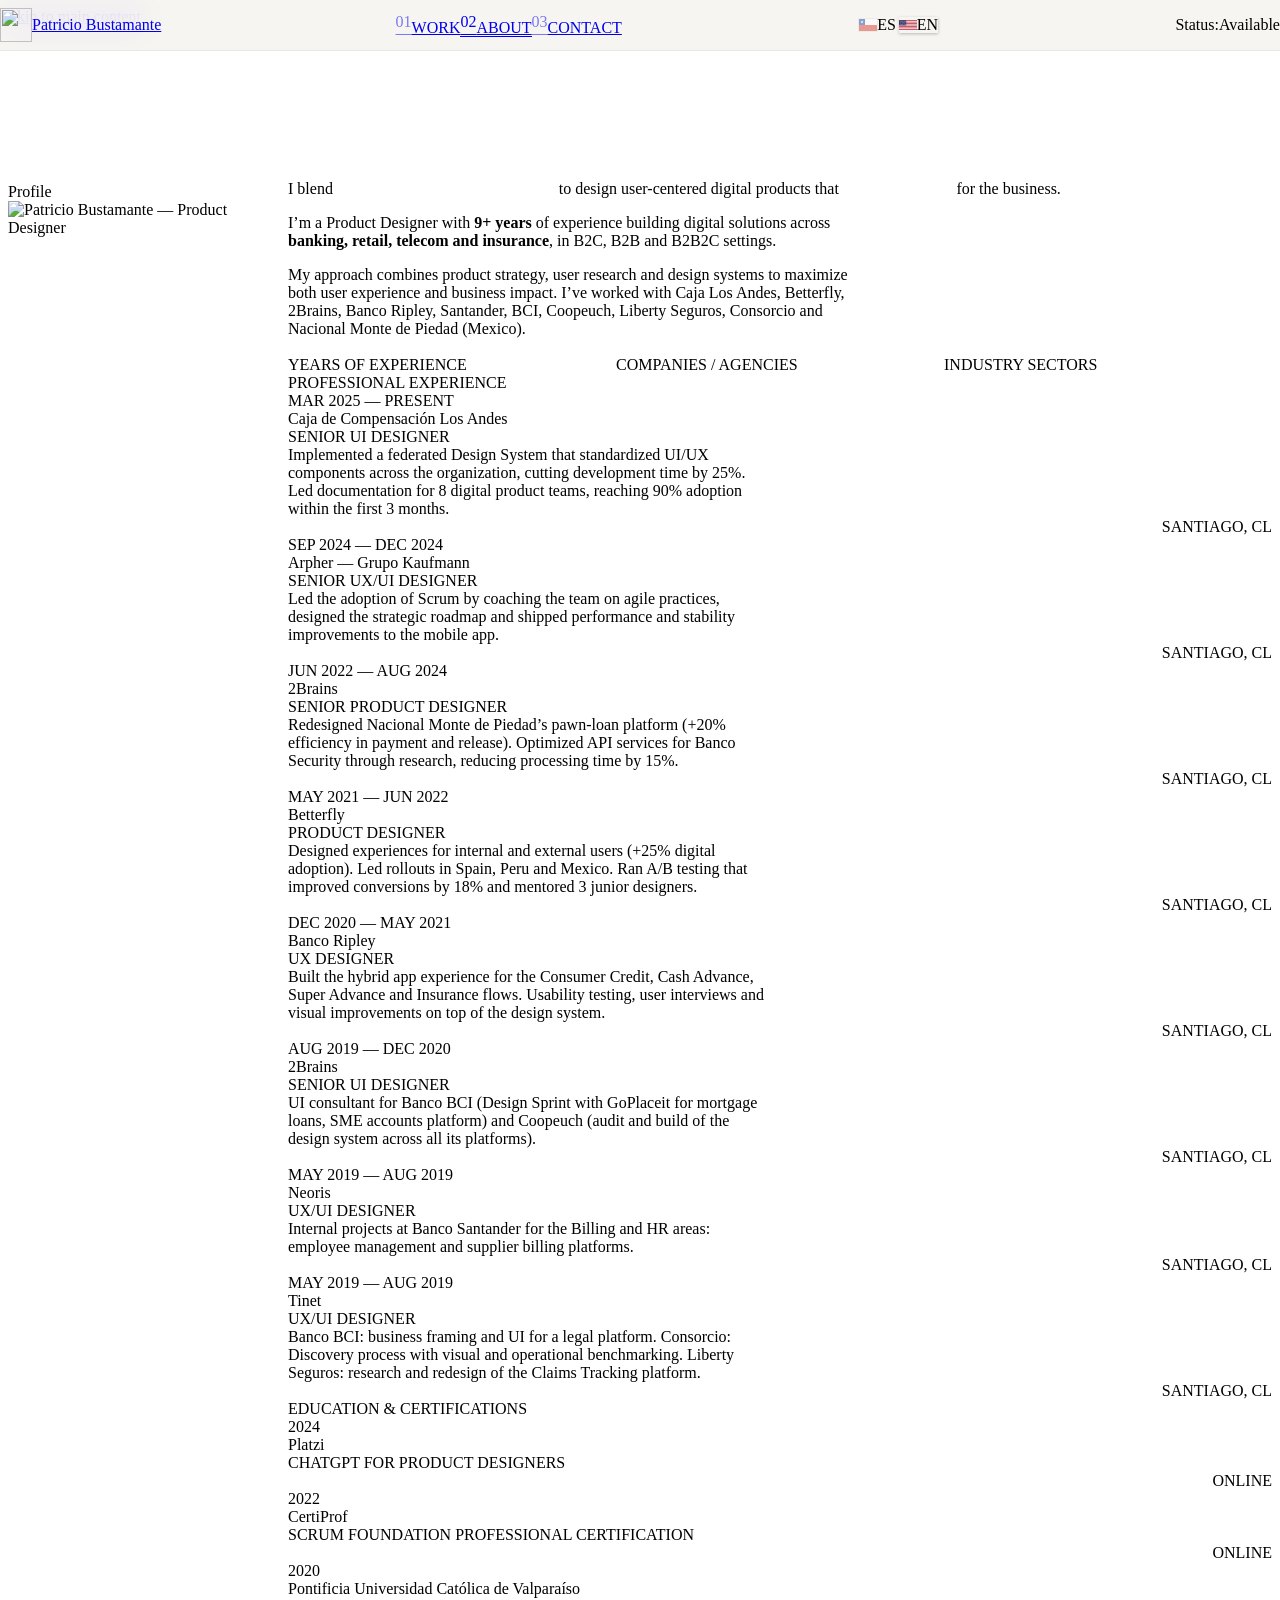
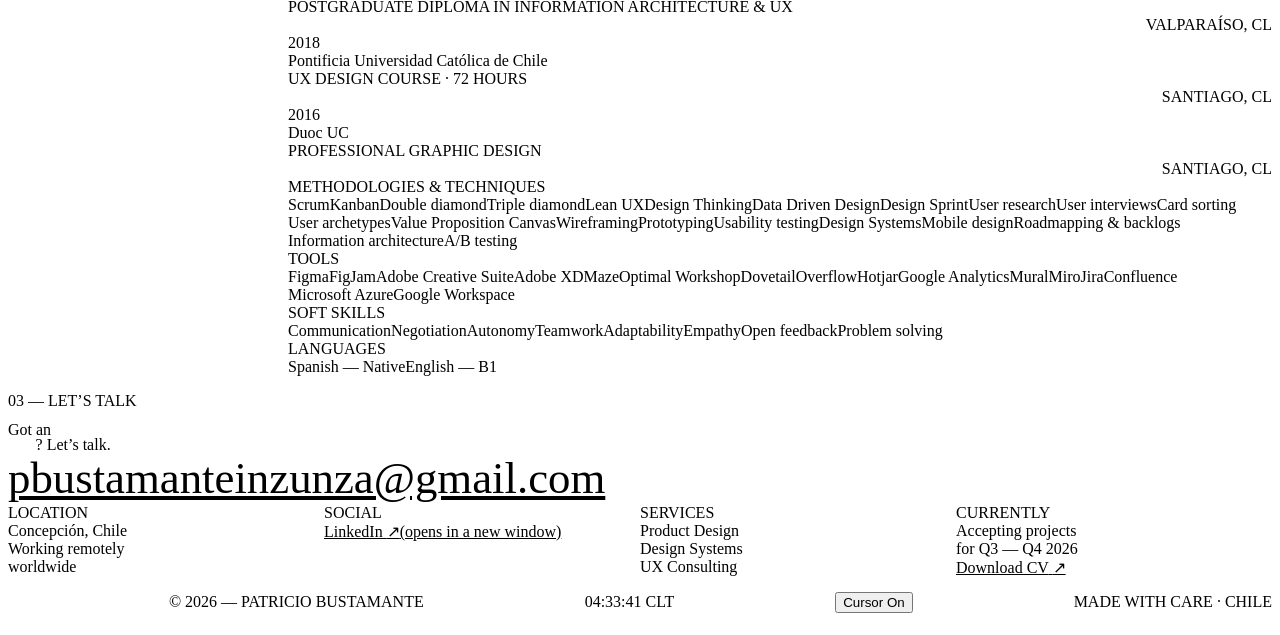
==== commit 515ae59f: "add-change language and linkedin" ====
--- a/pages/about.html
+++ b/pages/about.html
@@ -4,14 +4,14 @@
 <meta charset="UTF-8">
 <meta name="viewport" content="width=device-width, initial-scale=1.0, maximum-scale=1.0, user-scalable=no">
 <link rel="icon" type="image/svg+xml" href="../assets/isotipo-personal.svg">
-<title>Sobre mí — Patricio Bustamante</title>
-<meta name="description" content="Sobre Patricio Bustamante: Diseñador de Producto chileno con más de 8 años de experiencia en banca, retail, telecomunicaciones y seguros en entornos B2C, B2B y B2B2C.">
+<title data-i18n="meta.aboutTitle">Sobre mí — Patricio Bustamante</title>
+<meta name="description" data-i18n-attr="content:meta.aboutDesc" content="Sobre Patricio Bustamante: Diseñador de Producto chileno con más de 8 años de experiencia en banca, retail, telecomunicaciones y seguros en entornos B2C, B2B y B2B2C.">
 <meta name="keywords" content="Diseñador de Producto, Sobre mí, UX/UI, Sistemas de Diseño, Patricio Bustamante, Chile, Banca, Retail">
 <meta name="author" content="Patricio Bustamante">
 
 <!-- Open Graph -->
-<meta property="og:title" content="Sobre mí — Patricio Bustamante">
-<meta property="og:description" content="Diseñador de Producto con más de 8 años de experiencia en banca, retail, telecomunicaciones y seguros.">
+<meta property="og:title" data-i18n-attr="content:meta.aboutTitle" content="Sobre mí — Patricio Bustamante">
+<meta property="og:description" data-i18n-attr="content:meta.aboutDesc" content="Diseñador de Producto con más de 8 años de experiencia en banca, retail, telecomunicaciones y seguros.">
 <meta property="og:type" content="website">
 
 <!-- Fonts -->
@@ -34,13 +34,13 @@
 </head>
 <body>
 
-<a class="skip-link" href="#main-content">Saltar al contenido principal</a>
+<a class="skip-link" href="#main-content" data-i18n="common.skip">Saltar al contenido principal</a>
 
 <!-- Cursor -->
 <div class="cursor-dot" id="cursor" aria-hidden="true"></div>
 
 <!-- Loader -->
-<div class="loader" id="loader" role="status" aria-live="polite" aria-label="Cargando sitio">
+<div class="loader" id="loader" role="status" aria-live="polite" aria-label="Cargando sitio" data-i18n-attr="aria-label:common.loading">
   <svg class="loader-logo" viewBox="0 0 600 600" fill="none" xmlns="http://www.w3.org/2000/svg">
     <path d="M509.62 532.77C545.17 513.5 577 489.71 596.05 454C596.05 449.33 557.95 407.92 505.35 406.04C453.8 459.94 420.22 455.14 350.45 454.94C335.2 455.42 319.59 454.56 304.26 454.98H285.13V557.62H322.3V557.55C385.22 557.21 452.64 564.87 509.63 532.77H509.62Z" fill="url(#loaderGrad1)" transform="translate(-148, -105)"/>
     <path d="M731.15 449.71C720.14 406.95 696.2 368.47 662.77 339.1C655.78 331.94 647 324.92 636.87 318.66C636.77 318.54 636.6 318.44 636.4 318.37C635.21 317.64 634.01 316.92 632.79 316.22C632.08 315.81 631.38 315.42 630.67 315.03C630.37 312.82 630.04 310.59 629.65 308.34C627.92 298.16 625.49 288.55 622.58 279.78C604.36 207.09 553.34 150.17 485.5 121.68C451.18 105.88 404.39 103.27 365.5 105.88C301 114.37 242.34 149.27 202.8 199.98C201.63 200.38 202.32 202.94 201.2 203.38C187.64 218.1 165.87 260.63 162 279.68C157.17 294.04 153.78 306.01 151.5 323.68C148.1 349.98 148.1 351.68 148 538.38C148 605.66 148 648.3 148.1 675.39V727.1H251.97V675.39C252.13 647.56 252.2 603.53 252.31 533.78C252.36 498.66 252.43 463.53 252.59 428.41C252.68 407.51 252.78 386.61 253.05 365.7C253.3 345.87 254.51 327.22 261.69 308.57C271.24 283.74 285.71 261.87 305.63 244.26C333.76 219.39 371.2 207.43 408.55 210.13C417.74 210.79 426.98 212.21 435.81 214.88C452.72 220.53 469.18 228.96 482.44 241C493.53 251.07 504.75 263.03 511.72 276.42C512.06 277.08 513 278.34 513 279.08H344.63V285.26H344.7V380.06C344.7 380.06 385.41 380.06 385.41 380.04C397.63 380.11 413.5 380.15 433.99 380.18C526.69 380.18 527.93 381.56 549.49 386.18C575.52 394.35 601.71 413.72 617.49 439.68C643.08 481.79 640.94 538.94 611.03 578.33C593.09 601.97 563.52 621.24 533.28 624.58C499.82 628.27 465.26 626.21 431.69 626.18H338.29C338.29 626.18 338.23 626.19 338.2 626.21H336.61V727.09C336.61 727.09 364.79 727.09 364.79 727.07C420.14 727.23 546.53 726.24 551.49 725.37C573.48 721.34 579.48 719.1 596.79 713.17C695.31 679.42 750.81 570.33 735.43 470.56C734.34 463.51 732.91 456.55 731.15 449.7V449.71Z" fill="url(#loaderGrad2)" transform="translate(-148, -105)"/>
@@ -65,20 +65,20 @@
 
 <!-- Page hero -->
 <section class="page-hero" aria-labelledby="about-title">
-  <nav class="breadcrumb" aria-label="Migas de pan">
+  <nav class="breadcrumb" aria-label="Migas de pan" data-i18n-attr="aria-label:common.breadcrumb">
     <ol class="breadcrumb-list">
-      <li><a href="../index.html">Inicio</a></li>
-      <li><span class="breadcrumb-sep" aria-hidden="true">/</span><span class="breadcrumb-current" aria-current="page">Sobre mí</span></li>
+      <li><a href="../index.html" data-i18n="common.home">Inicio</a></li>
+      <li><span class="breadcrumb-sep" aria-hidden="true">/</span><span class="breadcrumb-current" aria-current="page" data-i18n="nav.about">Sobre mí</span></li>
     </ol>
   </nav>
   <div class="page-hero-layout">
     <div>
-      <p class="page-hero-eyebrow">02 — Sobre mí</p>
-      <h1 class="page-hero-title" id="about-title">
+      <p class="page-hero-eyebrow" data-i18n="about.eyebrow">02 — Sobre mí</p>
+      <h1 class="page-hero-title" id="about-title" data-i18n-html="about.title">
         Sobre<br><em>mí</em>
       </h1>
     </div>
-    <div class="page-hero-meta">
+    <div class="page-hero-meta" data-i18n-html="about.heroMeta">
       <span>Base</span>
       Santiago, Chile<br>
       Disponible para proyectos remotos
@@ -90,147 +90,147 @@
 <section class="about" aria-labelledby="bio-headline">
   <div class="about-layout">
     <div class="about-sidebar">
-      <p class="section-label reveal">Perfil</p>
+      <p class="section-label reveal" data-i18n="about.profile">Perfil</p>
       <div class="about-photo reveal">
         <img src="../assets/photo-perfil.webp" alt="Patricio Bustamante — Product Designer" width="400" height="500" loading="lazy">
       </div>
     </div>
 
     <div class="about-content">
-      <h2 class="about-headline reveal" id="bio-headline">
+      <h2 class="about-headline reveal" id="bio-headline" data-i18n-html="about.headline">
         Combino <em>estrategia, investigación y craft visual</em> para diseñar productos digitales centrados en el usuario que <em>generan impacto real</em> en el negocio.
       </h2>
-      <p class="about-body reveal">
+      <p class="about-body reveal" data-i18n-html="about.body1">
         Soy Diseñador de Producto con <strong>más de 9 años</strong> de experiencia en el desarrollo de soluciones digitales para sectores como <strong>banca, retail, telecomunicaciones y seguros</strong>, en entornos B2C, B2B y B2B2C.
       </p>
-      <p class="about-body reveal">
+      <p class="about-body reveal" data-i18n-html="about.body2">
         Mi enfoque integra estrategia de producto, investigación de usuarios y sistemas de diseño para maximizar la experiencia del usuario y el impacto en el negocio. He trabajado en Caja Los Andes, Betterfly, 2Brains, Banco Ripley, Santander, BCI, Coopeuch, Liberty Seguros, Consorcio y Nacional Monte de Piedad (México).
       </p>
 
       <div class="stats-grid reveal-stagger">
         <div class="stat">
           <div class="stat-number">9+</div>
-          <div class="stat-label">Años de experiencia</div>
+          <div class="stat-label" data-i18n="common.statYears">Años de experiencia</div>
         </div>
         <div class="stat">
           <div class="stat-number">8</div>
-          <div class="stat-label">Empresas / consultoras</div>
+          <div class="stat-label" data-i18n="about.statCompanies">Empresas / consultoras</div>
         </div>
         <div class="stat">
           <div class="stat-number">4</div>
-          <div class="stat-label">Sectores industriales</div>
-        </div>
-      </div>
-
-      <div class="skills-strip reveal">
-        <div class="skills-strip-label">Experiencia profesional</div>
+          <div class="stat-label" data-i18n="about.statSectors">Sectores industriales</div>
+        </div>
+      </div>
+
+      <div class="skills-strip reveal">
+        <div class="skills-strip-label" data-i18n="about.experience">Experiencia profesional</div>
         <div class="timeline">
           <div class="timeline-item">
-            <div class="timeline-date">Mar. 2025 — Presente</div>
+            <div class="timeline-date" data-i18n="about.exp1Date">Mar. 2025 — Presente</div>
             <div class="timeline-info">
               <div class="timeline-company">Caja de Compensación Los Andes</div>
               <div class="timeline-role">Senior UI Designer</div>
-              <div class="timeline-detail">Implementé un Design System Federado que estandarizó componentes UI/UX en toda la organización, reduciendo el tiempo de desarrollo en un 25%. Lideré la documentación para 8 equipos de productos digitales, logrando adopción del 90% en los primeros 3 meses.</div>
-            </div>
-            <div class="timeline-location">Santiago, CL</div>
-          </div>
-
-          <div class="timeline-item">
-            <div class="timeline-date">Sept. 2024 — Dic. 2024</div>
+              <div class="timeline-detail" data-i18n="about.exp1Detail">Implementé un Design System Federado que estandarizó componentes UI/UX en toda la organización, reduciendo el tiempo de desarrollo en un 25%. Lideré la documentación para 8 equipos de productos digitales, logrando adopción del 90% en los primeros 3 meses.</div>
+            </div>
+            <div class="timeline-location">Santiago, CL</div>
+          </div>
+
+          <div class="timeline-item">
+            <div class="timeline-date" data-i18n="about.exp2Date">Sept. 2024 — Dic. 2024</div>
             <div class="timeline-info">
               <div class="timeline-company">Arpher — Grupo Kaufmann</div>
               <div class="timeline-role">Senior UX/UI Designer</div>
-              <div class="timeline-detail">Lideré la implementación de Scrum capacitando al equipo en prácticas ágiles, diseñé el roadmap estratégico y ejecuté mejoras de rendimiento y estabilidad en la app móvil.</div>
-            </div>
-            <div class="timeline-location">Santiago, CL</div>
-          </div>
-
-          <div class="timeline-item">
-            <div class="timeline-date">Jun. 2022 — Agost. 2024</div>
+              <div class="timeline-detail" data-i18n="about.exp2Detail">Lideré la implementación de Scrum capacitando al equipo en prácticas ágiles, diseñé el roadmap estratégico y ejecuté mejoras de rendimiento y estabilidad en la app móvil.</div>
+            </div>
+            <div class="timeline-location">Santiago, CL</div>
+          </div>
+
+          <div class="timeline-item">
+            <div class="timeline-date" data-i18n="about.exp3Date">Jun. 2022 — Agost. 2024</div>
             <div class="timeline-info">
               <div class="timeline-company">2Brains</div>
               <div class="timeline-role">Senior Product Designer</div>
-              <div class="timeline-detail">Rediseñé la plataforma de productos prendarios del Nacional Monte de Piedad (+20% eficiencia en pago y liberación). Optimicé servicios API para Banco Security mediante research, reduciendo el tiempo de procesamiento en 15%.</div>
-            </div>
-            <div class="timeline-location">Santiago, CL</div>
-          </div>
-
-          <div class="timeline-item">
-            <div class="timeline-date">May. 2021 — Jun. 2022</div>
+              <div class="timeline-detail" data-i18n="about.exp3Detail">Rediseñé la plataforma de productos prendarios del Nacional Monte de Piedad (+20% eficiencia en pago y liberación). Optimicé servicios API para Banco Security mediante research, reduciendo el tiempo de procesamiento en 15%.</div>
+            </div>
+            <div class="timeline-location">Santiago, CL</div>
+          </div>
+
+          <div class="timeline-item">
+            <div class="timeline-date" data-i18n="about.exp4Date">May. 2021 — Jun. 2022</div>
             <div class="timeline-info">
               <div class="timeline-company">Betterfly</div>
               <div class="timeline-role">Product Designer</div>
-              <div class="timeline-detail">Diseñé experiencias para usuarios internos y externos (+25% adopción digital). Lideré la implementación en España, Perú y México. Realicé A/B testing optimizando conversiones en un 18% y mentoreé a 3 diseñadores junior.</div>
-            </div>
-            <div class="timeline-location">Santiago, CL</div>
-          </div>
-
-          <div class="timeline-item">
-            <div class="timeline-date">Dic. 2020 — May. 2021</div>
+              <div class="timeline-detail" data-i18n="about.exp4Detail">Diseñé experiencias para usuarios internos y externos (+25% adopción digital). Lideré la implementación en España, Perú y México. Realicé A/B testing optimizando conversiones en un 18% y mentoreé a 3 diseñadores junior.</div>
+            </div>
+            <div class="timeline-location">Santiago, CL</div>
+          </div>
+
+          <div class="timeline-item">
+            <div class="timeline-date" data-i18n="about.exp5Date">Dic. 2020 — May. 2021</div>
             <div class="timeline-info">
               <div class="timeline-company">Banco Ripley</div>
               <div class="timeline-role">UX Designer</div>
-              <div class="timeline-detail">Desarrollé la experiencia de la app híbrida en los flujos de Crédito de Consumo, Avance, Súper Avance y Seguros. Tests de usabilidad, entrevistas de usuario y mejoras visuales sobre el sistema de diseño.</div>
-            </div>
-            <div class="timeline-location">Santiago, CL</div>
-          </div>
-
-          <div class="timeline-item">
-            <div class="timeline-date">Agost. 2019 — Dic. 2020</div>
+              <div class="timeline-detail" data-i18n="about.exp5Detail">Desarrollé la experiencia de la app híbrida en los flujos de Crédito de Consumo, Avance, Súper Avance y Seguros. Tests de usabilidad, entrevistas de usuario y mejoras visuales sobre el sistema de diseño.</div>
+            </div>
+            <div class="timeline-location">Santiago, CL</div>
+          </div>
+
+          <div class="timeline-item">
+            <div class="timeline-date" data-i18n="about.exp6Date">Agost. 2019 — Dic. 2020</div>
             <div class="timeline-info">
               <div class="timeline-company">2Brains</div>
               <div class="timeline-role">Senior UI Designer</div>
-              <div class="timeline-detail">Consultor en UI para Banco BCI (design Sprint con GoPlaceit para créditos hipotecarios, plataforma de cuentas Pyme) y Coopeuch (auditoría y construcción del sistema de diseño para todas sus plataformas).</div>
-            </div>
-            <div class="timeline-location">Santiago, CL</div>
-          </div>
-
-          <div class="timeline-item">
-            <div class="timeline-date">May. 2019 — Agost. 2019</div>
+              <div class="timeline-detail" data-i18n="about.exp6Detail">Consultor en UI para Banco BCI (design Sprint con GoPlaceit para créditos hipotecarios, plataforma de cuentas Pyme) y Coopeuch (auditoría y construcción del sistema de diseño para todas sus plataformas).</div>
+            </div>
+            <div class="timeline-location">Santiago, CL</div>
+          </div>
+
+          <div class="timeline-item">
+            <div class="timeline-date" data-i18n="about.exp7Date">May. 2019 — Agost. 2019</div>
             <div class="timeline-info">
               <div class="timeline-company">Neoris</div>
               <div class="timeline-role">UX/UI Designer</div>
-              <div class="timeline-detail">Proyectos internos en Banco Santander para las áreas de Facturación y Recursos Humanos: plataformas de gestión de empleados y facturación de proveedores.</div>
-            </div>
-            <div class="timeline-location">Santiago, CL</div>
-          </div>
-
-          <div class="timeline-item">
-            <div class="timeline-date">May. 2019 — Agost. 2019</div>
+              <div class="timeline-detail" data-i18n="about.exp7Detail">Proyectos internos en Banco Santander para las áreas de Facturación y Recursos Humanos: plataformas de gestión de empleados y facturación de proveedores.</div>
+            </div>
+            <div class="timeline-location">Santiago, CL</div>
+          </div>
+
+          <div class="timeline-item">
+            <div class="timeline-date" data-i18n="about.exp8Date">May. 2019 — Agost. 2019</div>
             <div class="timeline-info">
               <div class="timeline-company">Tinet</div>
               <div class="timeline-role">UX/UI Designer</div>
-              <div class="timeline-detail">Banco BCI: bajada de negocio e interfaz de plataforma jurídica. Consorcio: proceso de Discovery con benchmark visual y operacional. Liberty Seguros: investigación y rediseño de la plataforma de Seguimiento de Siniestros.</div>
-            </div>
-            <div class="timeline-location">Santiago, CL</div>
-          </div>
-        </div>
-      </div>
-
-      <div class="skills-strip reveal">
-        <div class="skills-strip-label">Educación y certificaciones</div>
+              <div class="timeline-detail" data-i18n="about.exp8Detail">Banco BCI: bajada de negocio e interfaz de plataforma jurídica. Consorcio: proceso de Discovery con benchmark visual y operacional. Liberty Seguros: investigación y rediseño de la plataforma de Seguimiento de Siniestros.</div>
+            </div>
+            <div class="timeline-location">Santiago, CL</div>
+          </div>
+        </div>
+      </div>
+
+      <div class="skills-strip reveal">
+        <div class="skills-strip-label" data-i18n="about.education">Educación y certificaciones</div>
         <div class="timeline">
           <div class="timeline-item">
             <div class="timeline-date">2024</div>
             <div class="timeline-info">
               <div class="timeline-company">Platzi</div>
-              <div class="timeline-role">ChatGPT para Product Designers</div>
-            </div>
-            <div class="timeline-location">Online</div>
+              <div class="timeline-role" data-i18n="about.edu1Role">ChatGPT para Product Designers</div>
+            </div>
+            <div class="timeline-location" data-i18n="about.eduOnline">Online</div>
           </div>
           <div class="timeline-item">
             <div class="timeline-date">2022</div>
             <div class="timeline-info">
               <div class="timeline-company">CertiProf</div>
-              <div class="timeline-role">Scrum Foundation Professional Certification</div>
-            </div>
-            <div class="timeline-location">Online</div>
+              <div class="timeline-role" data-i18n="about.edu2Role">Scrum Foundation Professional Certification</div>
+            </div>
+            <div class="timeline-location" data-i18n="about.eduOnline">Online</div>
           </div>
           <div class="timeline-item">
             <div class="timeline-date">2020</div>
             <div class="timeline-info">
               <div class="timeline-company">Pontificia Universidad Católica de Valparaíso</div>
-              <div class="timeline-role">Diplomado en Arquitectura de Información y UX</div>
+              <div class="timeline-role" data-i18n="about.edu3Role">Diplomado en Arquitectura de Información y UX</div>
             </div>
             <div class="timeline-location">Valparaíso, CL</div>
           </div>
@@ -238,7 +238,7 @@
             <div class="timeline-date">2018</div>
             <div class="timeline-info">
               <div class="timeline-company">Pontificia Universidad Católica de Chile</div>
-              <div class="timeline-role">Curso UX Design · 72 horas</div>
+              <div class="timeline-role" data-i18n="about.edu4Role">Curso UX Design · 72 horas</div>
             </div>
             <div class="timeline-location">Santiago, CL</div>
           </div>
@@ -246,42 +246,42 @@
             <div class="timeline-date">2016</div>
             <div class="timeline-info">
               <div class="timeline-company">Duoc UC</div>
-              <div class="timeline-role">Diseño Gráfico Profesional</div>
-            </div>
-            <div class="timeline-location">Santiago, CL</div>
-          </div>
-        </div>
-      </div>
-
-      <div class="skills-strip reveal">
-        <div class="skills-strip-label">Metodologías y técnicas</div>
+              <div class="timeline-role" data-i18n="about.edu5Role">Diseño Gráfico Profesional</div>
+            </div>
+            <div class="timeline-location">Santiago, CL</div>
+          </div>
+        </div>
+      </div>
+
+      <div class="skills-strip reveal">
+        <div class="skills-strip-label" data-i18n="about.methods">Metodologías y técnicas</div>
         <div class="skills-list">
           <span class="skill-pill">Scrum</span>
           <span class="skill-pill">Kanban</span>
-          <span class="skill-pill">Doble diamante</span>
-          <span class="skill-pill">Triple diamante</span>
+          <span class="skill-pill" data-i18n="meth.doubleDiamond">Doble diamante</span>
+          <span class="skill-pill" data-i18n="meth.tripleDiamond">Triple diamante</span>
           <span class="skill-pill">Lean UX</span>
           <span class="skill-pill">Design Thinking</span>
           <span class="skill-pill">Data Driven Design</span>
           <span class="skill-pill">Design Sprint</span>
-          <span class="skill-pill">Investigación de usuarios</span>
-          <span class="skill-pill">Entrevistas con usuarios</span>
+          <span class="skill-pill" data-i18n="meth.userResearch">Investigación de usuarios</span>
+          <span class="skill-pill" data-i18n="meth.userInterviews">Entrevistas con usuarios</span>
           <span class="skill-pill">Card sorting</span>
-          <span class="skill-pill">Arquetipos de usuario</span>
+          <span class="skill-pill" data-i18n="meth.userArchetypes">Arquetipos de usuario</span>
           <span class="skill-pill">Value Proposition Canvas</span>
           <span class="skill-pill">Wireframing</span>
-          <span class="skill-pill">Prototipado</span>
-          <span class="skill-pill">Test de usabilidad</span>
-          <span class="skill-pill">Sistemas de Diseño</span>
-          <span class="skill-pill">Diseño móvil</span>
-          <span class="skill-pill">Hoja de ruta y backlogs</span>
-          <span class="skill-pill">Arquitectura de información</span>
-          <span class="skill-pill">Pruebas A/B</span>
-        </div>
-      </div>
-
-      <div class="skills-strip reveal">
-        <div class="skills-strip-label">Herramientas</div>
+          <span class="skill-pill" data-i18n="meth.prototyping">Prototipado</span>
+          <span class="skill-pill" data-i18n="meth.usability">Test de usabilidad</span>
+          <span class="skill-pill" data-i18n="meth.designSystems">Sistemas de Diseño</span>
+          <span class="skill-pill" data-i18n="meth.mobileDesign">Diseño móvil</span>
+          <span class="skill-pill" data-i18n="meth.roadmapping">Hoja de ruta y backlogs</span>
+          <span class="skill-pill" data-i18n="meth.ia">Arquitectura de información</span>
+          <span class="skill-pill" data-i18n="meth.abTesting">Pruebas A/B</span>
+        </div>
+      </div>
+
+      <div class="skills-strip reveal">
+        <div class="skills-strip-label" data-i18n="about.tools">Herramientas</div>
         <div class="skills-list">
           <span class="skill-pill">Figma</span>
           <span class="skill-pill">FigJam</span>
@@ -303,24 +303,24 @@
       </div>
 
       <div class="skills-strip reveal">
-        <div class="skills-strip-label">Habilidades blandas</div>
+        <div class="skills-strip-label" data-i18n="about.soft">Habilidades blandas</div>
         <div class="skills-list">
-          <span class="skill-pill">Comunicación</span>
-          <span class="skill-pill">Negociación</span>
-          <span class="skill-pill">Autonomía</span>
-          <span class="skill-pill">Trabajo en equipo</span>
-          <span class="skill-pill">Adaptabilidad</span>
-          <span class="skill-pill">Empatía</span>
-          <span class="skill-pill">Feedback abierto</span>
-          <span class="skill-pill">Resolución de problemas</span>
-        </div>
-      </div>
-
-      <div class="skills-strip reveal">
-        <div class="skills-strip-label">Idiomas</div>
+          <span class="skill-pill" data-i18n="soft.communication">Comunicación</span>
+          <span class="skill-pill" data-i18n="soft.negotiation">Negociación</span>
+          <span class="skill-pill" data-i18n="soft.autonomy">Autonomía</span>
+          <span class="skill-pill" data-i18n="soft.teamwork">Trabajo en equipo</span>
+          <span class="skill-pill" data-i18n="soft.adaptability">Adaptabilidad</span>
+          <span class="skill-pill" data-i18n="soft.empathy">Empatía</span>
+          <span class="skill-pill" data-i18n="soft.openFeedback">Feedback abierto</span>
+          <span class="skill-pill" data-i18n="soft.problemSolving">Resolución de problemas</span>
+        </div>
+      </div>
+
+      <div class="skills-strip reveal">
+        <div class="skills-strip-label" data-i18n="about.languages">Idiomas</div>
         <div class="skills-list">
-          <span class="skill-pill">Español — Nativo</span>
-          <span class="skill-pill">Inglés — B1</span>
+          <span class="skill-pill" data-i18n="lng.spanish">Español — Nativo</span>
+          <span class="skill-pill" data-i18n="lng.english">Inglés — B1</span>
         </div>
       </div>
     </div>
@@ -329,12 +329,12 @@
 
 <!-- Contact -->
 <section class="contact" id="contact" aria-labelledby="contact-title">
-  <p class="contact-label reveal">03 — Hablemos</p>
-  <h2 class="contact-headline reveal" id="contact-title">
+  <p class="contact-label reveal" data-i18n="contact.label">03 — Hablemos</p>
+  <h2 class="contact-headline reveal" id="contact-title" data-i18n-html="contact.headlineIdea">
     ¿Tienes una<br><em>idea</em>? Hablemos.
   </h2>
 
-  <a href="mailto:pbustamanteinzunza@gmail.com" class="contact-email-link reveal magnetic" aria-label="Enviar email a pbustamanteinzunza@gmail.com">
+  <a href="mailto:pbustamanteinzunza@gmail.com" class="contact-email-link reveal magnetic" aria-label="Enviar email a pbustamanteinzunza@gmail.com" data-i18n-attr="aria-label:contact.emailAria">
     pbustamanteinzunza@gmail.com
     <span class="contact-arrow" aria-hidden="true">
       <svg viewBox="0 0 16 16" fill="none" stroke="currentColor" stroke-width="1.5" focusable="false">
@@ -345,32 +345,32 @@
 
   <div class="contact-grid reveal-stagger">
     <div class="contact-block">
-      <div class="contact-block-label">Ubicación</div>
-      <div class="contact-block-content">
+      <div class="contact-block-label" data-i18n="contact.location">Ubicación</div>
+      <div class="contact-block-content" data-i18n-html="contact.locationContent">
         Concepción, Chile<br>
         Trabajando remoto<br>globalmente
       </div>
     </div>
     <div class="contact-block">
-      <div class="contact-block-label">Social</div>
+      <div class="contact-block-label" data-i18n="contact.social">Social</div>
       <div class="contact-block-content">
-        <a href="https://linkedin.com/in/patrbustamante" target="_blank" rel="noopener noreferrer">LinkedIn <span aria-hidden="true">&#8599;</span><span class="sr-only">(abre en nueva ventana)</span></a><br>
+        <a href="https://linkedin.com/in/patrbustamante" target="_blank" rel="noopener noreferrer">LinkedIn <span aria-hidden="true">&#8599;</span><span class="sr-only" data-i18n="common.newWindow">(abre en nueva ventana)</span></a><br>
       </div>
     </div>
     <div class="contact-block">
-      <div class="contact-block-label">Servicios</div>
-      <div class="contact-block-content">
+      <div class="contact-block-label" data-i18n="contact.services">Servicios</div>
+      <div class="contact-block-content" data-i18n-html="contact.servicesContent">
         Diseño de Producto<br>
         Sistemas de Diseño<br>
         Consultoría UX
       </div>
     </div>
     <div class="contact-block">
-      <div class="contact-block-label">Actualmente</div>
+      <div class="contact-block-label" data-i18n="contact.currently">Actualmente</div>
       <div class="contact-block-content">
-        Aceptando proyectos<br>
-        para Q3 — Q4 2026<br>
-        <a href="https://drive.google.com/drive/folders/1GgpW7-X2UfmII-WAoxY3obS5fUp88HIr?usp=drive_link" target="_blank" rel="noopener noreferrer">Descargar CV <span aria-hidden="true">&#8599;</span></a>
+        <span data-i18n-html="contact.currentlyLead">Aceptando proyectos<br>
+        para Q3 — Q4 2026<br></span>
+        <a href="https://drive.google.com/drive/folders/1GgpW7-X2UfmII-WAoxY3obS5fUp88HIr?usp=drive_link" target="_blank" rel="noopener noreferrer"><span data-i18n="common.downloadCv">Descargar CV</span> <span aria-hidden="true">&#8599;</span></a>
       </div>
     </div>
   </div>
--- a/design-system/css/molecules.css
+++ b/design-system/css/molecules.css
@@ -0,0 +1,631 @@
+/* ============================================
+   MOLECULES · Atomic Design — nivel 2
+   ----------------------------------------------
+   Grupos de átomos que funcionan como una unidad:
+   logo, status, toggle, links, cards, headers,
+   filas de timeline, bloques de contacto, etc.
+   ============================================ */
+
+/* ===== Brand lockup · logo del nav ===== */
+.nav-logo {
+  display: flex;
+  align-items: center;
+  gap: var(--space-2);
+}
+.nav-logo:hover .nav-logo-mark {
+  transform: rotate(-8deg) scale(1.05);
+}
+.nav-logo-text {
+  font-family: var(--font-sans);
+  font-weight: var(--weight-medium);
+  font-size: var(--text-md);
+  letter-spacing: var(--tracking-wide);
+}
+
+/* ===== Nav links · navegación principal ===== */
+.nav-links {
+  display: flex;
+  gap: var(--space-5);
+  font-family: var(--font-mono);
+  font-size: var(--text-sm);
+  letter-spacing: var(--tracking-wider);
+  text-transform: uppercase;
+}
+.nav-links a {
+  position: relative;
+  transition: opacity var(--duration-base) ease;
+  padding: var(--space-h) 0;
+}
+.nav-links a::after {
+  content: '';
+  position: absolute;
+  bottom: 0;
+  left: 0;
+  width: 0;
+  height: 1px;
+  background: currentColor;
+  transition: width var(--duration-slow) var(--ease-smooth);
+}
+.nav-links a:hover::after,
+.nav-links a.is-active::after { width: 100%; }
+.nav-links a.is-active .nav-num { opacity: 1; color: var(--color-accent); }
+.nav-links a .nav-num {
+  font-size: var(--text-2xs);
+  opacity: 0.5;
+  margin-right: var(--space-h);
+  vertical-align: super;
+}
+
+/* ===== Nav status · "Disponible" con dot ===== */
+.nav-status {
+  font-family: var(--font-mono);
+  font-size: var(--text-xs);
+  letter-spacing: var(--tracking-wider);
+  display: flex;
+  align-items: center;
+  gap: var(--space-1);
+}
+
+/* ===== Lang switch · control segmentado ES / EN ===== */
+.lang-switch {
+  display: inline-flex;
+  align-items: center;
+  gap: 3px;
+  padding: 3px;
+  background: var(--color-bg-deep);
+  border: 1px solid var(--color-line);
+  border-radius: var(--radius-pill);
+}
+.lang-opt {
+  display: inline-flex;
+  align-items: center;
+  gap: var(--space-h);
+  font-family: var(--font-mono);
+  font-size: var(--text-2xs);
+  font-weight: 500;
+  letter-spacing: var(--tracking-wider);
+  color: var(--color-ink-mute);
+  background: transparent;
+  border: 0;
+  border-radius: var(--radius-pill);
+  padding: var(--space-h) var(--space-1);
+  line-height: 1;
+  cursor: pointer;
+  transition:
+    background var(--duration-base) ease,
+    color var(--duration-base) ease,
+    box-shadow var(--duration-base) ease;
+}
+.lang-opt .lang-flag {
+  width: 18px;
+  height: 12px;
+  border-radius: var(--radius-xs);
+  display: block;
+  opacity: 0.45;                       /* inactiva: bandera atenuada */
+  box-shadow: 0 0 0 1px rgba(26, 26, 24, 0.10);
+  transition: opacity var(--duration-base) ease, box-shadow var(--duration-base) ease;
+}
+/* Hover en la inactiva: se acerca al estado activo */
+.lang-opt:not(.is-active):hover { color: var(--color-ink); }
+.lang-opt:not(.is-active):hover .lang-flag { opacity: 0.8; }
+/* Activa: cápsula oscura rellena, alto contraste */
+.lang-opt.is-active {
+  color: var(--color-ink-on-dark);
+  background: var(--color-ink);
+  box-shadow: 0 1px 3px rgba(26, 26, 24, 0.28);
+}
+.lang-opt.is-active .lang-flag {
+  opacity: 1;
+  box-shadow: 0 0 0 1px rgba(244, 241, 236, 0.3);
+}
+.lang-opt:active { transform: scale(0.96); }
+
+/* ===== Nav toggle · hamburguesa → cruz =====
+   Touch target 44×44 (WCAG 2.5.5 AAA, excepción de grilla).
+   Geometría de las barras = medidas de icono. */
+.nav-toggle {
+  display: none;
+  position: relative;
+  width: 44px;
+  height: 44px;
+  padding: 0;
+  background: transparent;
+  border: 0;
+  color: inherit;
+  cursor: pointer;
+  z-index: calc(var(--z-nav) + 2);
+}
+.nav-toggle:active { transform: scale(0.94); }
+.nav-toggle-bar {
+  position: absolute;
+  left: 50%;
+  top: 50%;
+  display: block;
+  height: 2px;                /* hairline de icono */
+  background: currentColor;
+  border-radius: var(--radius-xs);
+  transform-origin: center;
+  transition:
+    width 0.45s var(--ease-out-expo),
+    transform 0.45s var(--ease-out-expo),
+    opacity 0.25s ease;
+  will-change: transform, opacity, width;
+}
+.nav-toggle-bar:nth-child(1) { width: 14px; transform: translate(-50%, -8px); }
+.nav-toggle-bar:nth-child(2) { width: 20px; transform: translate(-50%, -50%); }
+.nav-toggle-bar:nth-child(3) { width: 17px; transform: translate(calc(-50% + 1.5px), 6px); }
+/* Estado abierto: las 3 barras convergen en una cruz */
+body.menu-open .nav-toggle .nav-toggle-bar {
+  width: 22px;
+  opacity: 1;
+  transition:
+    width 0.3s var(--ease-out-expo),
+    transform 0.4s var(--ease-out-expo),
+    opacity 0.2s ease;
+}
+body.menu-open .nav-toggle .nav-toggle-bar:nth-child(1) { transform: translate(-50%, -50%) rotate(45deg); }
+body.menu-open .nav-toggle .nav-toggle-bar:nth-child(2) { transform: translate(-50%, -50%) rotate(0deg); }
+body.menu-open .nav-toggle .nav-toggle-bar:nth-child(3) { transform: translate(-50%, -50%) rotate(-45deg); }
+
+/* ===== Breadcrumb · migas de navegación (páginas internas) ===== */
+.breadcrumb {
+  margin-bottom: var(--space-5);
+  opacity: 0;
+  transform: translateY(var(--space-1));
+  animation: fadeUp 0.7s var(--ease-out-expo) 0.15s forwards;
+}
+.breadcrumb-list {
+  display: flex;
+  flex-wrap: wrap;
+  align-items: center;
+  gap: var(--space-1);
+  list-style: none;
+  font-family: var(--font-mono);
+  font-size: var(--text-xs);
+  text-transform: uppercase;
+  letter-spacing: var(--tracking-wider);
+}
+.breadcrumb-list li {
+  display: flex;
+  align-items: center;
+  gap: var(--space-1);
+}
+.breadcrumb-list a {
+  color: var(--color-ink-mute);
+  transition: color var(--duration-base) ease;
+}
+.breadcrumb-list a:hover { color: var(--color-accent); }
+.breadcrumb-sep {
+  color: var(--color-ink-mute);
+  opacity: 0.5;
+}
+.breadcrumb-current { color: var(--color-ink); }
+
+/* ===== Section header · label + título ===== */
+.section-header {
+  display: flex;
+  justify-content: space-between;
+  align-items: end;
+  margin-bottom: var(--space-10);
+  gap: var(--space-4);
+}
+.section-title {
+  font-family: var(--font-display);
+  font-weight: var(--weight-light);
+  font-size: var(--display-md);
+  letter-spacing: var(--tracking-tighter);
+  line-height: var(--leading-tight);
+  text-align: right;
+}
+.section-title em {
+  font-style: italic;
+  background: var(--gradient-brand);
+  -webkit-background-clip: text;
+  -webkit-text-fill-color: transparent;
+  background-clip: text;
+  display: inline-block;
+  transition: transform 0.6s var(--ease-out-back);
+}
+.section-header:hover .section-title em {
+  transform: translateY(calc(var(--space-h) * -1)) rotate(-2deg);
+}
+
+/* ===== Marquee track · cinta de términos ===== */
+.marquee-track {
+  display: inline-flex;
+  align-items: center;
+  gap: var(--space-6);
+  animation: marqueeScroll 50s linear infinite;
+  animation-play-state: running;
+  transition: animation-play-state 0.3s ease;
+}
+.marquee:hover .marquee-track { animation-play-state: paused; }
+.marquee:hover .marquee-item { color: var(--color-accent); transition: color 0.4s ease; }
+.marquee-item {
+  font-family: var(--font-display);
+  font-style: italic;
+  font-weight: var(--weight-light);
+  font-size: var(--text-3xl);
+  letter-spacing: var(--tracking-snug);
+  color: var(--color-ink);
+  flex-shrink: 0;
+}
+.marquee-item.mono {
+  font-style: normal;
+  font-family: var(--font-mono);
+  font-size: var(--text-sm);
+  letter-spacing: var(--tracking-widest);
+  color: var(--color-ink-mute);
+  text-transform: uppercase;
+}
+@keyframes marqueeScroll {
+  from { transform: translateX(0); }
+  to   { transform: translateX(-50%); }
+}
+
+/* ===== Project row · fila de la lista de proyectos ===== */
+.project {
+  display: grid;
+  grid-template-columns: var(--space-8) 1.2fr 1fr var(--space-22) var(--space-7);
+  gap: var(--space-4);
+  align-items: center;
+  padding: var(--space-5) 0;
+  border-top: 1px solid var(--color-line);
+  position: relative;
+  text-decoration: none;
+  color: inherit;
+  transition:
+    padding 0.6s var(--ease-out-expo),
+    background 0.4s ease;
+}
+/* Borde inferior: directo (legacy) o último project-card */
+.project-list > .project:last-child,
+project-card:last-child > .project { border-bottom: 1px solid var(--color-line); }
+/* Reset: evita que :last-child aplique a todos cuando .project está dentro de project-card */
+project-card > .project { border-bottom: none; }
+.project::before {
+  content: '';
+  position: absolute;
+  top: 0;
+  left: 0;
+  width: 0;
+  height: 1px;
+  background: var(--gradient-line);
+  transition: width 0.7s var(--ease-out-expo);
+}
+.project::after {
+  content: '';
+  position: absolute;
+  inset: 0;
+  background: linear-gradient(90deg, transparent, rgba(250, 62, 51, 0.025), transparent);
+  opacity: 0;
+  transition: opacity 0.4s ease;
+  pointer-events: none;
+}
+.project:hover { padding: var(--space-7) 0; }
+.project:hover::before { width: 100%; }
+.project:hover::after { opacity: 1; }
+.project-num {
+  font-family: var(--font-mono);
+  font-size: var(--text-xs);
+  color: var(--color-ink-mute);
+  letter-spacing: var(--tracking-wider);
+  transition:
+    color 0.4s ease,
+    transform 0.5s var(--ease-out-back),
+    font-size 0.5s var(--ease-out-expo);
+}
+.project:hover .project-num {
+  color: var(--color-accent);
+  transform: translateX(calc(var(--space-1) * -1)) scale(1.15);
+}
+.project-info {
+  display: flex;
+  flex-direction: column;
+  gap: var(--space-h);
+}
+
+/* ===== Company badge · monograma + nombre empresa ===== */
+.company-badge {
+  display: flex;
+  align-items: center;
+  gap: var(--space-1);
+  margin-bottom: var(--space-h);
+  transition: transform 0.55s var(--ease-out-expo);
+}
+.company-logo-mark {
+  width: calc(var(--space-4) - var(--space-h));  /* 28px */
+  height: calc(var(--space-4) - var(--space-h));
+  border: 1px solid var(--color-line);
+  border-radius: var(--radius-sm);
+  display: flex;
+  align-items: center;
+  justify-content: center;
+  font-family: var(--font-mono);
+  font-size: 9px;
+  font-weight: var(--weight-medium);
+  color: var(--color-ink-soft);
+  flex-shrink: 0;
+  letter-spacing: 0;
+  transition:
+    border-color 0.4s ease,
+    color 0.4s ease;
+}
+.company-badge-name {
+  font-family: var(--font-mono);
+  font-size: var(--text-2xs);
+  color: var(--color-ink-mute);
+  letter-spacing: var(--tracking-wider);
+  text-transform: uppercase;
+  transition: color 0.4s ease;
+}
+.project:hover .company-badge { transform: translateX(var(--space-3)); }
+.project:hover .company-logo-mark {
+  border-color: var(--color-accent);
+  color: var(--color-accent);
+}
+.project:hover .company-badge-name { color: var(--color-ink-soft); }
+
+/* Variante hero · más grande, para el detalle de proyecto */
+.company-badge--hero {
+  margin-bottom: var(--space-3);
+  opacity: 0;
+  transform: translateY(var(--space-2));
+  animation: fadeUp 0.8s var(--ease-out-expo) 0.1s forwards;
+}
+.company-badge--hero .company-logo-mark {
+  width: calc(var(--space-5) - var(--space-h));  /* 36px */
+  height: calc(var(--space-5) - var(--space-h));
+  font-size: 11px;
+  border-radius: var(--radius-base);
+}
+.company-badge--hero .company-badge-name {
+  font-size: var(--text-xs);
+  color: var(--color-ink-soft);
+}
+.project-title {
+  font-family: var(--font-display);
+  font-weight: var(--weight-regular);
+  font-size: var(--text-2xl);
+  letter-spacing: var(--tracking-tight);
+  line-height: var(--leading-tight);
+  transition: transform 0.55s var(--ease-out-expo);
+}
+.project:hover .project-title { transform: translateX(var(--space-3)); }
+.project-subtitle {
+  font-family: var(--font-mono);
+  font-size: var(--text-xs);
+  color: var(--color-ink-mute);
+  text-transform: uppercase;
+  letter-spacing: var(--tracking-wider);
+  transition: transform 0.55s var(--ease-out-expo) 0.06s;
+}
+.project:hover .project-subtitle { transform: translateX(var(--space-3)); }
+.project-desc {
+  font-size: var(--text-md);
+  line-height: var(--leading-relaxed);
+  color: var(--color-ink-soft);
+  max-width: 336px;            /* 42 × 8 */
+}
+.project-tags {
+  display: flex;
+  flex-wrap: wrap;
+  gap: var(--space-h);
+}
+.project:hover .project-tag {
+  border-color: var(--color-accent);
+  color: var(--color-accent);
+}
+.project:hover .project-tag:nth-child(1) { transition-delay: 0s; transform: translateY(-2px); }
+.project:hover .project-tag:nth-child(2) { transition-delay: 0.04s; transform: translateY(-2px); }
+.project:hover .project-tag:nth-child(3) { transition-delay: 0.08s; transform: translateY(-2px); }
+.project:hover .project-arrow {
+  background: var(--color-ink);
+  border-color: var(--color-ink);
+  color: var(--color-bg);
+  transform: rotate(-45deg) scale(1.1);
+}
+
+
+/* ===== Stat · número + etiqueta (about) ===== */
+.stat {
+  display: flex;
+  flex-direction: column;
+  gap: var(--space-1);
+}
+.stat-number {
+  font-family: var(--font-display);
+  font-weight: var(--weight-light);
+  font-size: var(--display-sm);
+  letter-spacing: var(--tracking-tightest);
+  line-height: var(--leading-none);
+  background: var(--gradient-brand-warm);
+  -webkit-background-clip: text;
+  -webkit-text-fill-color: transparent;
+  background-clip: text;
+}
+.stat-label {
+  font-family: var(--font-mono);
+  font-size: var(--text-xs);
+  text-transform: uppercase;
+  letter-spacing: var(--tracking-widest);
+  color: var(--color-ink-on-dark-mute);
+}
+
+/* ===== Skills strip · label + lista de pills ===== */
+.skills-strip {
+  margin-top: var(--space-8);
+  padding-top: var(--space-6);
+  border-top: 1px solid var(--color-line-light);
+}
+.skills-strip-label {
+  font-family: var(--font-mono);
+  font-size: var(--text-2xs);
+  text-transform: uppercase;
+  letter-spacing: var(--tracking-mega);
+  color: var(--color-ink-on-dark-faint);
+  margin-bottom: var(--space-3);
+}
+.skills-list {
+  display: flex;
+  flex-wrap: wrap;
+  gap: var(--space-1);
+}
+
+/* ===== Timeline item · fila de experiencia / educación ===== */
+.timeline-item {
+  display: grid;
+  grid-template-columns: var(--space-18) 1fr auto;  /* 144px = 18×8 */
+  gap: var(--space-5);
+  padding: var(--space-4) 0;
+  border-top: 1px solid var(--color-line-light);
+  align-items: baseline;
+}
+.timeline-item:last-child { border-bottom: 1px solid var(--color-line-light); }
+.timeline-date {
+  font-family: var(--font-mono);
+  font-size: var(--text-xs);
+  color: var(--color-ink-on-dark-mute);
+  text-transform: uppercase;
+  letter-spacing: var(--tracking-wider);
+}
+.timeline-info {
+  display: flex;
+  flex-direction: column;
+  gap: var(--space-h);
+}
+.timeline-company {
+  font-family: var(--font-display);
+  font-weight: var(--weight-regular);
+  font-size: var(--text-lg);
+  letter-spacing: var(--tracking-tight);
+  line-height: var(--leading-tight);
+  color: var(--color-bg);
+}
+.timeline-role {
+  font-family: var(--font-mono);
+  font-size: var(--text-xs);
+  color: var(--color-ink-on-dark-soft);
+  text-transform: uppercase;
+  letter-spacing: var(--tracking-wider);
+}
+.timeline-detail {
+  font-size: var(--text-md);
+  line-height: var(--leading-relaxed);
+  color: var(--color-ink-on-dark-soft);
+  margin-top: var(--space-1);
+  max-width: 480px;            /* 60 × 8 */
+}
+.timeline-location {
+  font-family: var(--font-mono);
+  font-size: var(--text-2xs);
+  color: var(--color-ink-on-dark-faint);
+  text-transform: uppercase;
+  letter-spacing: var(--tracking-widest);
+  text-align: right;
+}
+
+/* ===== Contact block · label + contenido ===== */
+.contact-block-label {
+  font-family: var(--font-mono);
+  font-size: var(--text-2xs);
+  text-transform: uppercase;
+  letter-spacing: var(--tracking-mega);
+  color: var(--color-ink-mute);
+  margin-bottom: var(--space-2);
+}
+.contact-block-content {
+  font-size: var(--text-base);
+  line-height: var(--leading-relaxed);
+  color: var(--color-ink-soft);
+}
+.contact-block-content a {
+  color: var(--color-ink);
+  border-bottom: 1px solid transparent;
+  transition: border-color var(--duration-base) ease;
+}
+.contact-block-content a:hover {
+  border-color: var(--color-accent);
+  color: var(--color-accent);
+}
+
+/* ===== Contact email · enlace grande + flecha ===== */
+.contact-email-link {
+  display: inline-flex;
+  align-items: center;
+  flex-wrap: wrap;
+  gap: var(--space-3);
+  max-width: 100%;
+  word-break: break-word;
+  font-family: var(--font-display);
+  font-size: clamp(20px, 3.5vw, 52px);  /* escala tipográfica */
+  font-weight: var(--weight-regular);
+  letter-spacing: var(--tracking-snug);
+  color: var(--color-ink);
+  padding-bottom: var(--space-1);
+  border-bottom: 2px solid var(--color-line);
+  transition: all var(--duration-slow) var(--ease-out-expo);
+}
+.contact-email-link:hover {
+  border-color: var(--color-accent);
+  gap: var(--space-5);
+}
+.contact-email-link:hover .contact-arrow {
+  transform: rotate(-45deg) scale(1.15);
+  background: var(--color-accent);
+  border-color: var(--color-accent);
+  color: var(--color-bg);
+}
+
+/* ===== Scroll cue · línea pulsante + texto vertical ===== */
+.scroll-cue {
+  display: flex;
+  flex-direction: column;
+  align-items: center;
+  gap: var(--space-2);
+}
+.scroll-cue-line {
+  width: 1px;
+  height: var(--space-6);
+  background: var(--color-ink);
+  transform-origin: top;
+  animation: scrollPulse 2.4s ease-in-out infinite;
+}
+.scroll-cue-text {
+  font-family: var(--font-mono);
+  font-size: var(--text-2xs);
+  letter-spacing: var(--tracking-mega);
+  text-transform: uppercase;
+  color: var(--color-ink-mute);
+  writing-mode: vertical-rl;
+}
+@keyframes scrollPulse {
+  0%, 100% { transform: scaleY(0.3); opacity: 0.3; }
+  50%      { transform: scaleY(1); opacity: 1; }
+}
+
+/* ===== Meta column · datos a la derecha (hero y page-hero) ===== */
+.hero-meta-right {
+  text-align: right;
+  font-family: var(--font-mono);
+  font-size: var(--text-sm);
+  color: var(--color-ink-soft);
+}
+.hero-meta-right span,
+.page-hero-meta span {
+  display: block;
+  font-size: var(--text-2xs);
+  text-transform: uppercase;
+  letter-spacing: var(--tracking-widest);
+  color: var(--color-ink-mute);
+  margin-bottom: var(--space-1);
+}
+.page-hero-meta {
+  font-family: var(--font-mono);
+  font-size: var(--text-sm);
+  color: var(--color-ink-soft);
+  text-align: right;
+  max-width: 280px;            /* 35 × 8 */
+  opacity: 0;
+  animation: fadeUp 0.8s var(--ease-out-expo) 0.9s forwards;
+}
--- a/design-system/css/layout.css
+++ b/design-system/css/layout.css
@@ -31,6 +31,17 @@
   body { cursor: auto; }
   a, button { cursor: pointer; }
   .cursor-dot { display: none; }
+
+  /* Hero: botones a 100% del contenedor, apilados */
+  .hero-actions {
+    width: 100%;
+    flex-direction: column;
+    align-items: stretch;
+  }
+  .hero-actions .btn {
+    width: 100%;
+    justify-content: center;
+  }
 
   /* Header: superficie sólida translúcida, sin blend mode */
   .nav {
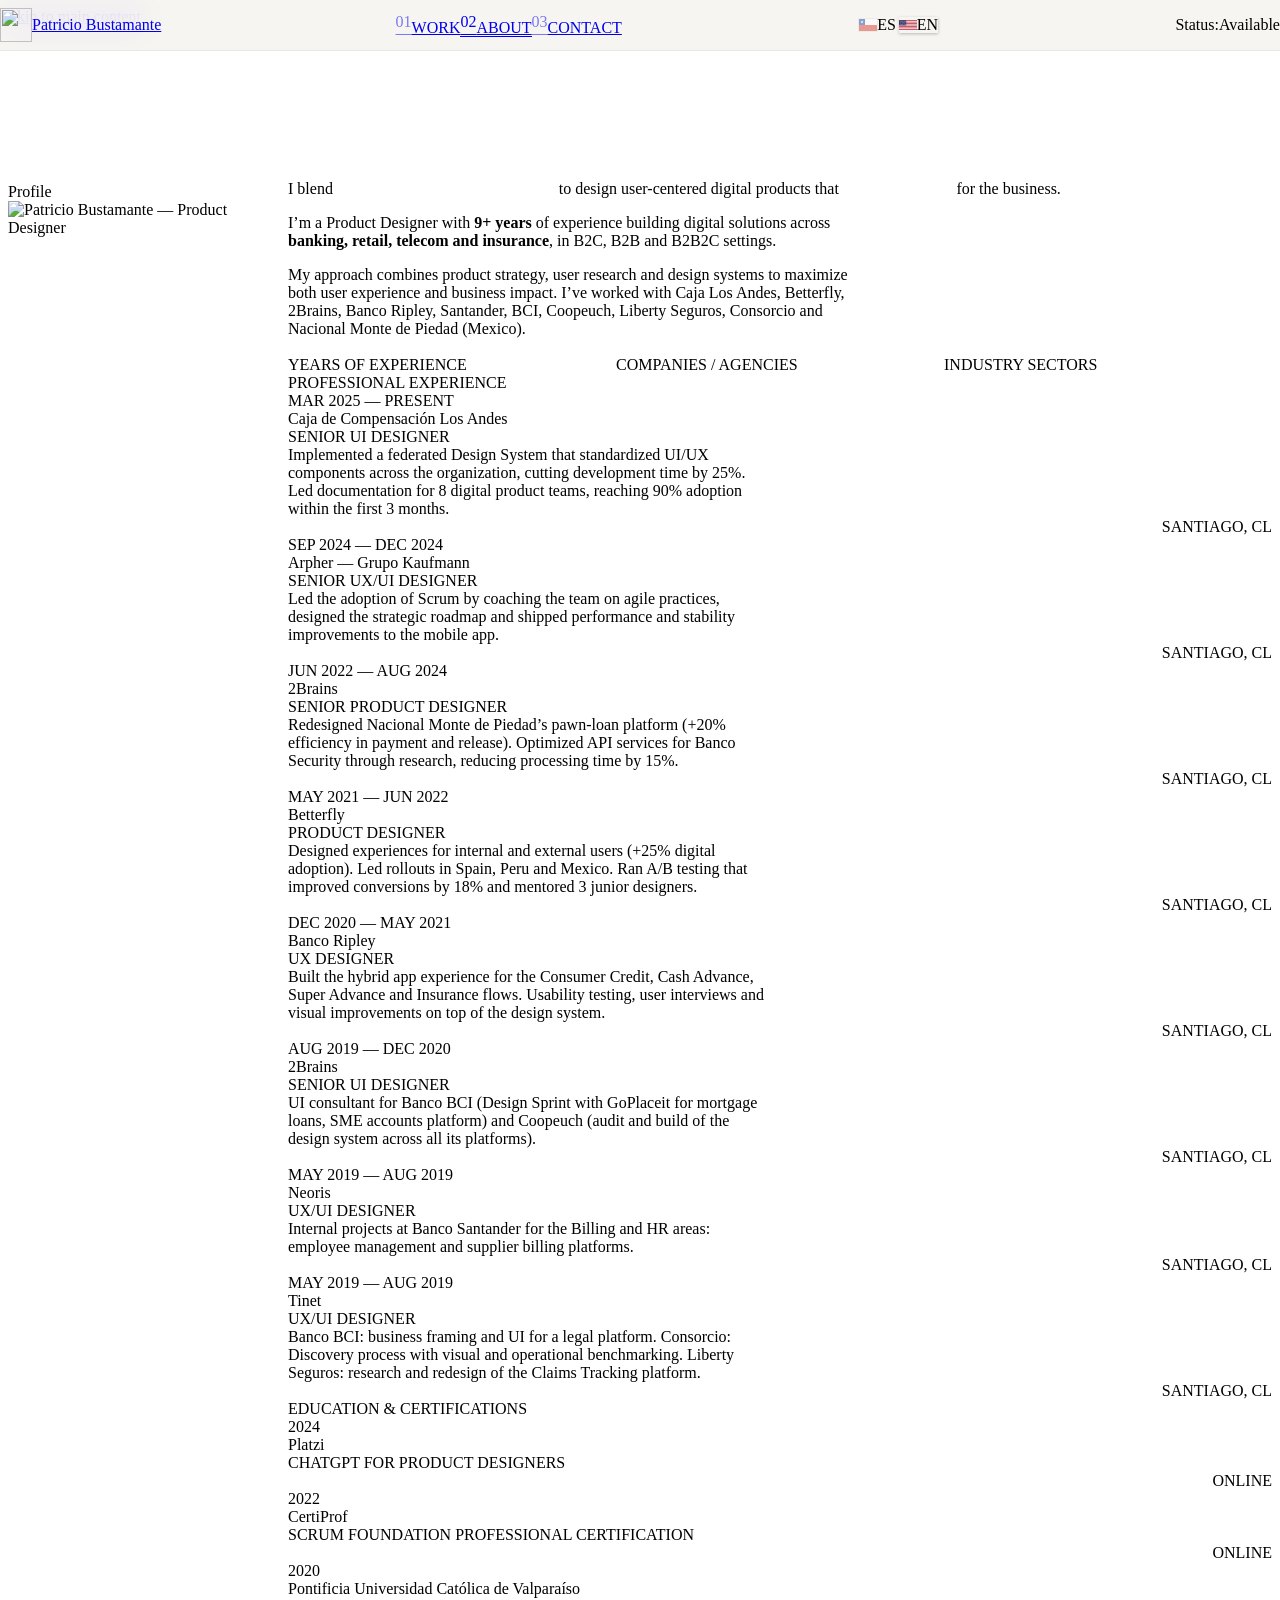
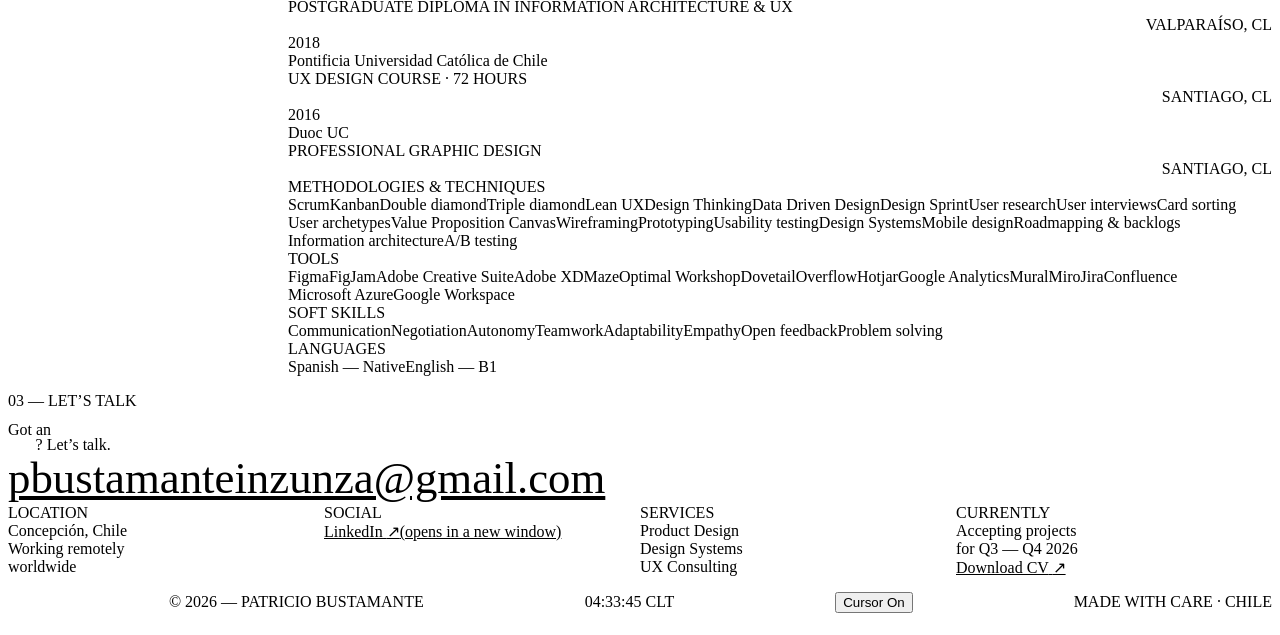
==== commit 2494d8d7: "Remove visitor analytics and Telegram notifications Co-Authored-By: Claude Opus 5.5 <noreply@anthrop" ====
--- a/pages/about.html
+++ b/pages/about.html
@@ -30,7 +30,6 @@
 <link rel="stylesheet" href="../design-system/css/layout.css">
 <link rel="preload" href="../assets/isotipo-personal.svg" as="image" type="image/svg+xml">
 <script src="../js/bundle.js" defer></script>
-<script src="../js/analytics.js" defer></script>
 </head>
 <body>
 
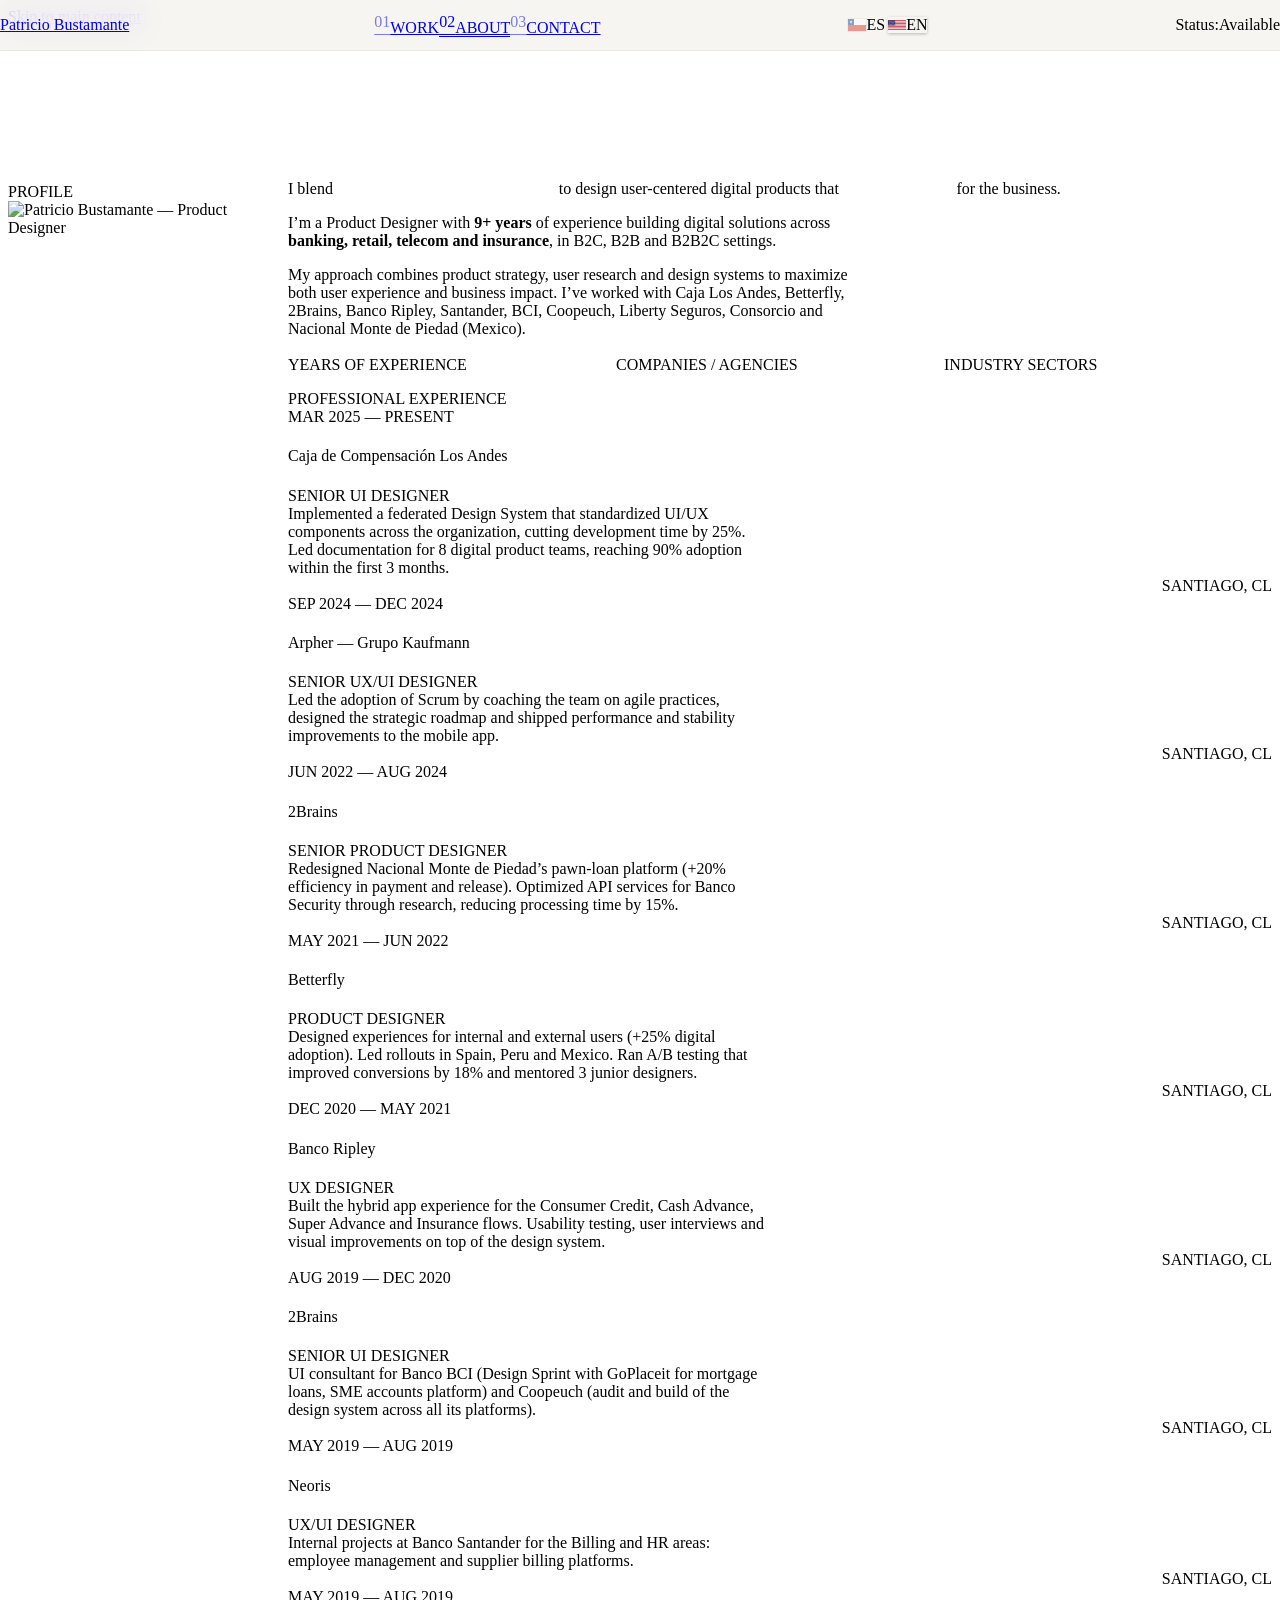
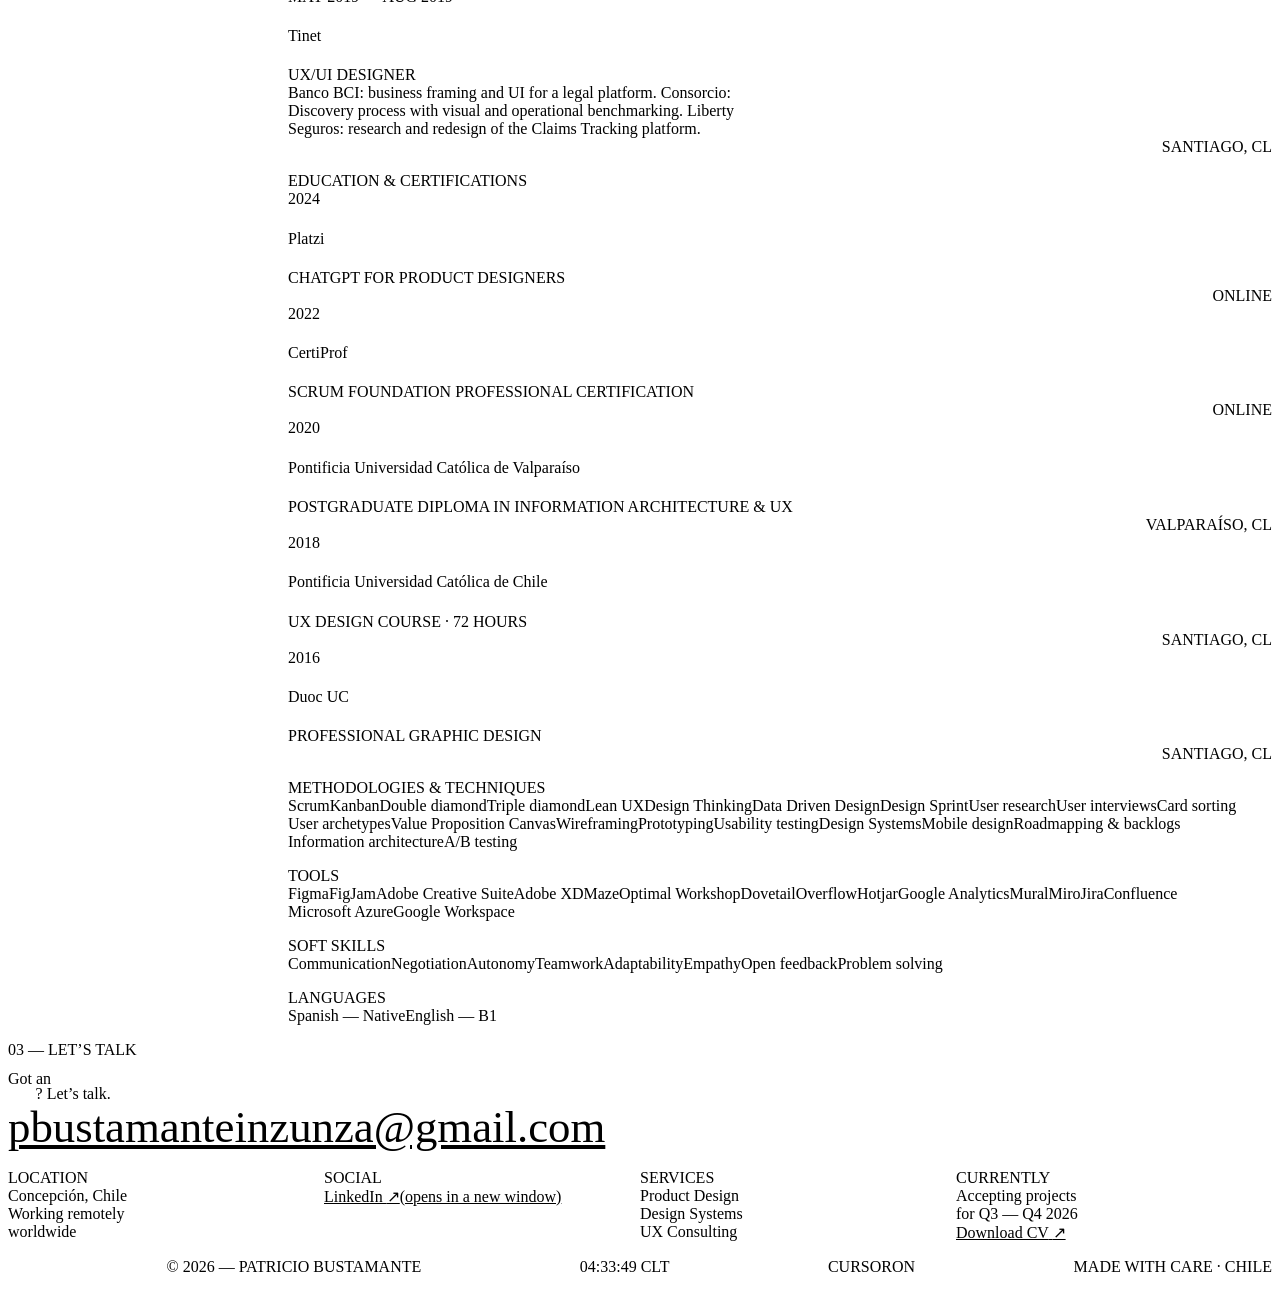
==== commit a9a41e21: "Improve SEO: semantic markup, metadata and static project pages Project pages were rendered client-s" ====
--- a/pages/about.html
+++ b/pages/about.html
@@ -2,17 +2,110 @@
 <html lang="es">
 <head>
 <meta charset="UTF-8">
-<meta name="viewport" content="width=device-width, initial-scale=1.0, maximum-scale=1.0, user-scalable=no">
+<meta name="viewport" content="width=device-width, initial-scale=1.0">
 <link rel="icon" type="image/svg+xml" href="../assets/isotipo-personal.svg">
 <title data-i18n="meta.aboutTitle">Sobre mí — Patricio Bustamante</title>
 <meta name="description" data-i18n-attr="content:meta.aboutDesc" content="Sobre Patricio Bustamante: Diseñador de Producto chileno con más de 8 años de experiencia en banca, retail, telecomunicaciones y seguros en entornos B2C, B2B y B2B2C.">
 <meta name="keywords" content="Diseñador de Producto, Sobre mí, UX/UI, Sistemas de Diseño, Patricio Bustamante, Chile, Banca, Retail">
 <meta name="author" content="Patricio Bustamante">
+<!-- seo:start · generado por scripts/build-seo.mjs -->
+<link rel="canonical" href="https://patriciobustamante.github.io/portafolio/pages/about.html">
+<meta name="robots" content="index, follow, max-image-preview:large">
+<meta name="theme-color" content="#fa3e33">
 
 <!-- Open Graph -->
-<meta property="og:title" data-i18n-attr="content:meta.aboutTitle" content="Sobre mí — Patricio Bustamante">
-<meta property="og:description" data-i18n-attr="content:meta.aboutDesc" content="Diseñador de Producto con más de 8 años de experiencia en banca, retail, telecomunicaciones y seguros.">
-<meta property="og:type" content="website">
+<meta property="og:type" content="profile">
+<meta property="og:site_name" content="Patricio Bustamante">
+<meta property="og:locale" content="es_CL">
+<meta property="og:locale:alternate" content="en_US">
+<meta property="og:url" content="https://patriciobustamante.github.io/portafolio/pages/about.html">
+<meta property="og:title" content="Sobre mí — Patricio Bustamante">
+<meta property="og:description" content="Sobre Patricio Bustamante: Diseñador de Producto chileno con más de 9 años de experiencia en banca, retail, telecomunicaciones y seguros en entornos B2C, B2B y B2B2C.">
+<meta property="og:image" content="https://patriciobustamante.github.io/portafolio/assets/og-image.jpg">
+<meta property="og:image:alt" content="Sobre mí — Patricio Bustamante">
+
+<!-- Twitter / X -->
+<meta name="twitter:card" content="summary_large_image">
+<meta name="twitter:title" content="Sobre mí — Patricio Bustamante">
+<meta name="twitter:description" content="Sobre Patricio Bustamante: Diseñador de Producto chileno con más de 9 años de experiencia en banca, retail, telecomunicaciones y seguros en entornos B2C, B2B y B2B2C.">
+<meta name="twitter:image" content="https://patriciobustamante.github.io/portafolio/assets/og-image.jpg">
+
+<script type="application/ld+json">
+{
+  "@context": "https://schema.org",
+  "@graph": [
+    {
+      "@type": "ProfilePage",
+      "url": "https://patriciobustamante.github.io/portafolio/pages/about.html",
+      "mainEntity": {
+        "@type": "Person",
+        "@id": "https://patriciobustamante.github.io/portafolio/#person",
+        "name": "Patricio Bustamante",
+        "jobTitle": "Product Designer",
+        "url": "https://patriciobustamante.github.io/portafolio/",
+        "image": "https://patriciobustamante.github.io/portafolio/assets/photo-perfil.webp",
+        "email": "mailto:pbustamanteinzunza@gmail.com",
+        "address": {
+          "@type": "PostalAddress",
+          "addressLocality": "Concepción",
+          "addressCountry": "CL"
+        },
+        "sameAs": [
+          "https://linkedin.com/in/patrbustamante"
+        ],
+        "knowsAbout": [
+          "Diseño de Producto",
+          "UX",
+          "UI",
+          "Sistemas de Diseño",
+          "Investigación de Usuarios",
+          "Estrategia de Producto",
+          "Arquitectura de Información",
+          "Banca Digital",
+          "Fintech"
+        ],
+        "worksFor": {
+          "@type": "Organization",
+          "name": "Caja de Compensación Los Andes"
+        },
+        "alumniOf": [
+          {
+            "@type": "EducationalOrganization",
+            "name": "Pontificia Universidad Católica de Valparaíso"
+          },
+          {
+            "@type": "EducationalOrganization",
+            "name": "Pontificia Universidad Católica de Chile"
+          },
+          {
+            "@type": "EducationalOrganization",
+            "name": "Duoc UC"
+          }
+        ]
+      }
+    },
+    {
+      "@type": "BreadcrumbList",
+      "itemListElement": [
+        {
+          "@type": "ListItem",
+          "position": 1,
+          "name": "Inicio",
+          "item": "https://patriciobustamante.github.io/portafolio/"
+        },
+        {
+          "@type": "ListItem",
+          "position": 2,
+          "name": "Sobre mí",
+          "item": "https://patriciobustamante.github.io/portafolio/pages/about.html"
+        }
+      ]
+    }
+  ]
+}
+</script>
+<!-- seo:end -->
+
 
 <!-- Fonts -->
 <link rel="preconnect" href="https://fonts.googleapis.com">
@@ -122,138 +215,138 @@
       </div>
 
       <div class="skills-strip reveal">
-        <div class="skills-strip-label" data-i18n="about.experience">Experiencia profesional</div>
-        <div class="timeline">
-          <div class="timeline-item">
+        <h3 class="skills-strip-label" data-i18n="about.experience">Experiencia profesional</h3>
+        <ol class="timeline">
+          <li class="timeline-item">
             <div class="timeline-date" data-i18n="about.exp1Date">Mar. 2025 — Presente</div>
             <div class="timeline-info">
-              <div class="timeline-company">Caja de Compensación Los Andes</div>
+              <h4 class="timeline-company">Caja de Compensación Los Andes</h4>
               <div class="timeline-role">Senior UI Designer</div>
               <div class="timeline-detail" data-i18n="about.exp1Detail">Implementé un Design System Federado que estandarizó componentes UI/UX en toda la organización, reduciendo el tiempo de desarrollo en un 25%. Lideré la documentación para 8 equipos de productos digitales, logrando adopción del 90% en los primeros 3 meses.</div>
             </div>
             <div class="timeline-location">Santiago, CL</div>
-          </div>
-
-          <div class="timeline-item">
+          </li>
+
+          <li class="timeline-item">
             <div class="timeline-date" data-i18n="about.exp2Date">Sept. 2024 — Dic. 2024</div>
             <div class="timeline-info">
-              <div class="timeline-company">Arpher — Grupo Kaufmann</div>
+              <h4 class="timeline-company">Arpher — Grupo Kaufmann</h4>
               <div class="timeline-role">Senior UX/UI Designer</div>
               <div class="timeline-detail" data-i18n="about.exp2Detail">Lideré la implementación de Scrum capacitando al equipo en prácticas ágiles, diseñé el roadmap estratégico y ejecuté mejoras de rendimiento y estabilidad en la app móvil.</div>
             </div>
             <div class="timeline-location">Santiago, CL</div>
-          </div>
-
-          <div class="timeline-item">
+          </li>
+
+          <li class="timeline-item">
             <div class="timeline-date" data-i18n="about.exp3Date">Jun. 2022 — Agost. 2024</div>
             <div class="timeline-info">
-              <div class="timeline-company">2Brains</div>
+              <h4 class="timeline-company">2Brains</h4>
               <div class="timeline-role">Senior Product Designer</div>
               <div class="timeline-detail" data-i18n="about.exp3Detail">Rediseñé la plataforma de productos prendarios del Nacional Monte de Piedad (+20% eficiencia en pago y liberación). Optimicé servicios API para Banco Security mediante research, reduciendo el tiempo de procesamiento en 15%.</div>
             </div>
             <div class="timeline-location">Santiago, CL</div>
-          </div>
-
-          <div class="timeline-item">
+          </li>
+
+          <li class="timeline-item">
             <div class="timeline-date" data-i18n="about.exp4Date">May. 2021 — Jun. 2022</div>
             <div class="timeline-info">
-              <div class="timeline-company">Betterfly</div>
+              <h4 class="timeline-company">Betterfly</h4>
               <div class="timeline-role">Product Designer</div>
               <div class="timeline-detail" data-i18n="about.exp4Detail">Diseñé experiencias para usuarios internos y externos (+25% adopción digital). Lideré la implementación en España, Perú y México. Realicé A/B testing optimizando conversiones en un 18% y mentoreé a 3 diseñadores junior.</div>
             </div>
             <div class="timeline-location">Santiago, CL</div>
-          </div>
-
-          <div class="timeline-item">
+          </li>
+
+          <li class="timeline-item">
             <div class="timeline-date" data-i18n="about.exp5Date">Dic. 2020 — May. 2021</div>
             <div class="timeline-info">
-              <div class="timeline-company">Banco Ripley</div>
+              <h4 class="timeline-company">Banco Ripley</h4>
               <div class="timeline-role">UX Designer</div>
               <div class="timeline-detail" data-i18n="about.exp5Detail">Desarrollé la experiencia de la app híbrida en los flujos de Crédito de Consumo, Avance, Súper Avance y Seguros. Tests de usabilidad, entrevistas de usuario y mejoras visuales sobre el sistema de diseño.</div>
             </div>
             <div class="timeline-location">Santiago, CL</div>
-          </div>
-
-          <div class="timeline-item">
+          </li>
+
+          <li class="timeline-item">
             <div class="timeline-date" data-i18n="about.exp6Date">Agost. 2019 — Dic. 2020</div>
             <div class="timeline-info">
-              <div class="timeline-company">2Brains</div>
+              <h4 class="timeline-company">2Brains</h4>
               <div class="timeline-role">Senior UI Designer</div>
               <div class="timeline-detail" data-i18n="about.exp6Detail">Consultor en UI para Banco BCI (design Sprint con GoPlaceit para créditos hipotecarios, plataforma de cuentas Pyme) y Coopeuch (auditoría y construcción del sistema de diseño para todas sus plataformas).</div>
             </div>
             <div class="timeline-location">Santiago, CL</div>
-          </div>
-
-          <div class="timeline-item">
+          </li>
+
+          <li class="timeline-item">
             <div class="timeline-date" data-i18n="about.exp7Date">May. 2019 — Agost. 2019</div>
             <div class="timeline-info">
-              <div class="timeline-company">Neoris</div>
+              <h4 class="timeline-company">Neoris</h4>
               <div class="timeline-role">UX/UI Designer</div>
               <div class="timeline-detail" data-i18n="about.exp7Detail">Proyectos internos en Banco Santander para las áreas de Facturación y Recursos Humanos: plataformas de gestión de empleados y facturación de proveedores.</div>
             </div>
             <div class="timeline-location">Santiago, CL</div>
-          </div>
-
-          <div class="timeline-item">
+          </li>
+
+          <li class="timeline-item">
             <div class="timeline-date" data-i18n="about.exp8Date">May. 2019 — Agost. 2019</div>
             <div class="timeline-info">
-              <div class="timeline-company">Tinet</div>
+              <h4 class="timeline-company">Tinet</h4>
               <div class="timeline-role">UX/UI Designer</div>
               <div class="timeline-detail" data-i18n="about.exp8Detail">Banco BCI: bajada de negocio e interfaz de plataforma jurídica. Consorcio: proceso de Discovery con benchmark visual y operacional. Liberty Seguros: investigación y rediseño de la plataforma de Seguimiento de Siniestros.</div>
             </div>
             <div class="timeline-location">Santiago, CL</div>
-          </div>
-        </div>
-      </div>
-
-      <div class="skills-strip reveal">
-        <div class="skills-strip-label" data-i18n="about.education">Educación y certificaciones</div>
-        <div class="timeline">
-          <div class="timeline-item">
+          </li>
+        </ol>
+      </div>
+
+      <div class="skills-strip reveal">
+        <h3 class="skills-strip-label" data-i18n="about.education">Educación y certificaciones</h3>
+        <ol class="timeline">
+          <li class="timeline-item">
             <div class="timeline-date">2024</div>
             <div class="timeline-info">
-              <div class="timeline-company">Platzi</div>
+              <h4 class="timeline-company">Platzi</h4>
               <div class="timeline-role" data-i18n="about.edu1Role">ChatGPT para Product Designers</div>
             </div>
             <div class="timeline-location" data-i18n="about.eduOnline">Online</div>
-          </div>
-          <div class="timeline-item">
+          </li>
+          <li class="timeline-item">
             <div class="timeline-date">2022</div>
             <div class="timeline-info">
-              <div class="timeline-company">CertiProf</div>
+              <h4 class="timeline-company">CertiProf</h4>
               <div class="timeline-role" data-i18n="about.edu2Role">Scrum Foundation Professional Certification</div>
             </div>
             <div class="timeline-location" data-i18n="about.eduOnline">Online</div>
-          </div>
-          <div class="timeline-item">
+          </li>
+          <li class="timeline-item">
             <div class="timeline-date">2020</div>
             <div class="timeline-info">
-              <div class="timeline-company">Pontificia Universidad Católica de Valparaíso</div>
+              <h4 class="timeline-company">Pontificia Universidad Católica de Valparaíso</h4>
               <div class="timeline-role" data-i18n="about.edu3Role">Diplomado en Arquitectura de Información y UX</div>
             </div>
             <div class="timeline-location">Valparaíso, CL</div>
-          </div>
-          <div class="timeline-item">
+          </li>
+          <li class="timeline-item">
             <div class="timeline-date">2018</div>
             <div class="timeline-info">
-              <div class="timeline-company">Pontificia Universidad Católica de Chile</div>
+              <h4 class="timeline-company">Pontificia Universidad Católica de Chile</h4>
               <div class="timeline-role" data-i18n="about.edu4Role">Curso UX Design · 72 horas</div>
             </div>
             <div class="timeline-location">Santiago, CL</div>
-          </div>
-          <div class="timeline-item">
+          </li>
+          <li class="timeline-item">
             <div class="timeline-date">2016</div>
             <div class="timeline-info">
-              <div class="timeline-company">Duoc UC</div>
+              <h4 class="timeline-company">Duoc UC</h4>
               <div class="timeline-role" data-i18n="about.edu5Role">Diseño Gráfico Profesional</div>
             </div>
             <div class="timeline-location">Santiago, CL</div>
-          </div>
-        </div>
-      </div>
-
-      <div class="skills-strip reveal">
-        <div class="skills-strip-label" data-i18n="about.methods">Metodologías y técnicas</div>
+          </li>
+        </ol>
+      </div>
+
+      <div class="skills-strip reveal">
+        <h3 class="skills-strip-label" data-i18n="about.methods">Metodologías y técnicas</h3>
         <div class="skills-list">
           <span class="skill-pill">Scrum</span>
           <span class="skill-pill">Kanban</span>
@@ -280,7 +373,7 @@
       </div>
 
       <div class="skills-strip reveal">
-        <div class="skills-strip-label" data-i18n="about.tools">Herramientas</div>
+        <h3 class="skills-strip-label" data-i18n="about.tools">Herramientas</h3>
         <div class="skills-list">
           <span class="skill-pill">Figma</span>
           <span class="skill-pill">FigJam</span>
@@ -302,7 +395,7 @@
       </div>
 
       <div class="skills-strip reveal">
-        <div class="skills-strip-label" data-i18n="about.soft">Habilidades blandas</div>
+        <h3 class="skills-strip-label" data-i18n="about.soft">Habilidades blandas</h3>
         <div class="skills-list">
           <span class="skill-pill" data-i18n="soft.communication">Comunicación</span>
           <span class="skill-pill" data-i18n="soft.negotiation">Negociación</span>
@@ -316,7 +409,7 @@
       </div>
 
       <div class="skills-strip reveal">
-        <div class="skills-strip-label" data-i18n="about.languages">Idiomas</div>
+        <h3 class="skills-strip-label" data-i18n="about.languages">Idiomas</h3>
         <div class="skills-list">
           <span class="skill-pill" data-i18n="lng.spanish">Español — Nativo</span>
           <span class="skill-pill" data-i18n="lng.english">Inglés — B1</span>
@@ -342,22 +435,22 @@
     </span>
   </a>
 
-  <div class="contact-grid reveal-stagger">
+  <address class="contact-grid reveal-stagger">
     <div class="contact-block">
-      <div class="contact-block-label" data-i18n="contact.location">Ubicación</div>
+      <h3 class="contact-block-label" data-i18n="contact.location">Ubicación</h3>
       <div class="contact-block-content" data-i18n-html="contact.locationContent">
         Concepción, Chile<br>
         Trabajando remoto<br>globalmente
       </div>
     </div>
     <div class="contact-block">
-      <div class="contact-block-label" data-i18n="contact.social">Social</div>
+      <h3 class="contact-block-label" data-i18n="contact.social">Social</h3>
       <div class="contact-block-content">
         <a href="https://linkedin.com/in/patrbustamante" target="_blank" rel="noopener noreferrer">LinkedIn <span aria-hidden="true">&#8599;</span><span class="sr-only" data-i18n="common.newWindow">(abre en nueva ventana)</span></a><br>
       </div>
     </div>
     <div class="contact-block">
-      <div class="contact-block-label" data-i18n="contact.services">Servicios</div>
+      <h3 class="contact-block-label" data-i18n="contact.services">Servicios</h3>
       <div class="contact-block-content" data-i18n-html="contact.servicesContent">
         Diseño de Producto<br>
         Sistemas de Diseño<br>
@@ -365,14 +458,14 @@
       </div>
     </div>
     <div class="contact-block">
-      <div class="contact-block-label" data-i18n="contact.currently">Actualmente</div>
+      <h3 class="contact-block-label" data-i18n="contact.currently">Actualmente</h3>
       <div class="contact-block-content">
         <span data-i18n-html="contact.currentlyLead">Aceptando proyectos<br>
         para Q3 — Q4 2026<br></span>
         <a href="https://drive.google.com/drive/folders/1GgpW7-X2UfmII-WAoxY3obS5fUp88HIr?usp=drive_link" target="_blank" rel="noopener noreferrer"><span data-i18n="common.downloadCv">Descargar CV</span> <span aria-hidden="true">&#8599;</span></a>
       </div>
     </div>
-  </div>
+  </address>
 </section>
 
 </main>
--- a/design-system/css/atoms.css
+++ b/design-system/css/atoms.css
@@ -0,0 +1,230 @@
+/* ============================================
+   ATOMS · Atomic Design — nivel 1
+   ----------------------------------------------
+   Las piezas indivisibles del sistema: dots,
+   pills, tags, labels, iconos-botón, toggles.
+   No conocen su contexto; se reutilizan en
+   molecules y organisms. Todo el espaciado usa
+   la escala de 8px (tokens.css).
+   ============================================ */
+
+/* ===== Dot · indicador circular ===== */
+.status-dot {
+  width: var(--space-1);
+  height: var(--space-1);
+  background: var(--color-success);
+  border-radius: var(--radius-full);
+  animation: pulse 2.4s ease-in-out infinite;
+}
+.marquee-dot {
+  width: var(--space-1);
+  height: var(--space-1);
+  background: var(--color-accent);
+  border-radius: var(--radius-full);
+  flex-shrink: 0;
+}
+
+/* ===== Cursor · puntero personalizado ===== */
+.cursor-dot {
+  position: fixed;
+  top: 0;
+  left: 0;
+  width: 12px;
+  height: 12px;
+  background: var(--color-accent);
+  border-radius: var(--radius-full);
+  pointer-events: none;
+  z-index: var(--z-cursor);
+  transform: translate(-50%, -50%);
+  transition:
+    width var(--duration-base) var(--ease-out-expo),
+    height var(--duration-base) var(--ease-out-expo),
+    background var(--duration-fast) ease,
+    border-color var(--duration-fast) ease,
+    opacity var(--duration-fast) ease;
+}
+.cursor-dot.hover {
+  width: 44px;
+  height: 44px;
+  background: transparent;
+  border: 1.5px solid var(--color-accent);
+  opacity: 0.9;
+}
+.cursor-dot.text {
+  width: 2px;                 /* hairline — excepción de grilla */
+  height: var(--space-4);
+  border-radius: var(--radius-xs);
+  background: var(--color-accent);
+}
+
+/* Táctil: indicador del punto de contacto */
+.cursor-dot--touch {
+  width: var(--space-5);
+  height: var(--space-5);
+  opacity: 0;
+}
+.cursor-dot--touch.touching {
+  opacity: 0.45;
+}
+
+/* ===== Pill · etiqueta de habilidad (sobre fondo oscuro) ===== */
+.skill-pill {
+  font-family: var(--font-mono);
+  font-size: var(--text-xs);
+  padding: var(--space-1) var(--space-2);
+  border: 1px solid var(--color-line-light);
+  border-radius: var(--radius-pill);
+  color: var(--color-ink-on-dark-soft);
+  letter-spacing: var(--tracking-wide);
+  cursor: default;
+  transition:
+    border-color 0.35s ease,
+    color 0.35s ease,
+    transform 0.45s var(--ease-out-back),
+    background 0.35s ease;
+}
+.skill-pill:hover {
+  border-color: var(--color-accent);
+  color: var(--color-accent);
+  transform: translateY(-2px) scale(1.04); /* micro-movimiento de animación */
+  background: rgba(250, 62, 51, 0.06);
+}
+
+/* ===== Tag · categoría de proyecto (sobre fondo claro) ===== */
+.project-tag {
+  font-family: var(--font-mono);
+  font-size: var(--text-2xs);
+  padding: var(--space-h) var(--space-2);
+  border: 1px solid var(--color-line);
+  border-radius: var(--radius-pill);
+  color: var(--color-ink-soft);
+  letter-spacing: var(--tracking-wide);
+  text-transform: uppercase;
+  transition:
+    border-color 0.4s ease,
+    color 0.4s ease,
+    transform 0.5s var(--ease-out-back);
+}
+
+/* ===== Label · eyebrow de sección ===== */
+.section-label {
+  font-family: var(--font-mono);
+  font-size: var(--text-sm);
+  color: var(--color-ink-mute);
+  letter-spacing: var(--tracking-widest);
+  text-transform: uppercase;
+  display: flex;
+  align-items: center;
+  gap: var(--space-2);
+  flex-shrink: 0;
+}
+.section-label::before {
+  content: '';
+  display: block;
+  width: var(--space-4);
+  height: 1px;
+  background: var(--color-ink-mute);
+}
+
+/* ===== Icon button · flecha circular (proyecto / contacto) ===== */
+.project-arrow,
+.contact-arrow {
+  width: var(--space-6);
+  height: var(--space-6);
+  border: 1px solid var(--color-line);
+  border-radius: var(--radius-full);
+  display: flex;
+  align-items: center;
+  justify-content: center;
+  flex-shrink: 0;
+}
+.project-arrow {
+  margin-left: auto;
+  transition:
+    background 0.5s var(--ease-out-expo),
+    border-color 0.5s var(--ease-out-expo),
+    color 0.5s var(--ease-out-expo),
+    transform 0.6s var(--ease-out-back);
+}
+.contact-arrow {
+  transition: all var(--duration-slow) var(--ease-out-expo);
+}
+.project-arrow svg,
+.contact-arrow svg {
+  width: var(--space-2);
+  height: var(--space-2);
+  transition: transform 0.5s var(--ease-out-expo);
+}
+
+/* ===== Brand mark · isotipo en nav y footer ===== */
+.nav-logo-mark {
+  height: var(--space-4);
+  width: auto;
+  display: block;
+  transition: transform var(--duration-slow) var(--ease-out-expo);
+}
+
+/* ===== Button · acción primaria con flecha (pill) ===== */
+.btn {
+  display: inline-flex;
+  align-items: center;
+  gap: var(--space-2);
+  padding: var(--space-2) var(--space-4);
+  border: 1px solid var(--color-ink);
+  border-radius: var(--radius-pill);
+  font-family: var(--font-mono);
+  font-size: var(--text-sm);
+  text-transform: uppercase;
+  letter-spacing: var(--tracking-wider);
+  color: var(--color-ink);
+  background: transparent;
+  cursor: pointer;
+  transition:
+    background var(--duration-slow) var(--ease-out-expo),
+    color var(--duration-slow) var(--ease-out-expo),
+    gap var(--duration-slow) var(--ease-out-expo);
+}
+.btn:hover {
+  background: var(--color-ink);
+  color: var(--color-bg);
+  gap: var(--space-3);
+}
+.btn-arrow {
+  width: var(--space-2);
+  height: var(--space-2);
+  display: block;
+  transition: transform var(--duration-slow) var(--ease-out-back);
+}
+.btn:hover .btn-arrow { transform: rotate(-45deg) scale(1.1); }
+
+/* ===== Toggle · botón cursor personalizado (footer) ===== */
+.cursor-toggle {
+  display: inline-flex;
+  align-items: center;
+  gap: var(--space-1);
+  min-height: var(--space-4);         /* 32px */
+  padding: var(--space-h) var(--space-2);
+  border: 1px solid var(--color-line);
+  border-radius: var(--radius-pill);
+  font-family: var(--font-mono);
+  font-size: var(--text-2xs);
+  letter-spacing: var(--tracking-wider);
+  color: var(--color-ink-soft);
+  text-transform: uppercase;
+  background: transparent;
+  cursor: pointer;
+  transition:
+    border-color var(--duration-base) ease,
+    color var(--duration-base) ease;
+}
+.cursor-toggle:hover {
+  border-color: var(--color-accent);
+  color: var(--color-accent);
+}
+.cursor-toggle-state {
+  font-weight: var(--weight-medium);
+  color: var(--color-ink);
+}
+.cursor-toggle[aria-pressed="false"] .cursor-toggle-state {
+  color: var(--color-ink-mute);
+}
--- a/design-system/css/molecules.css
+++ b/design-system/css/molecules.css
@@ -460,6 +460,7 @@
 }
 .skills-strip-label {
   font-family: var(--font-mono);
+  font-weight: inherit;
   font-size: var(--text-2xs);
   text-transform: uppercase;
   letter-spacing: var(--tracking-mega);
@@ -528,6 +529,7 @@
 /* ===== Contact block · label + contenido ===== */
 .contact-block-label {
   font-family: var(--font-mono);
+  font-weight: inherit;
   font-size: var(--text-2xs);
   text-transform: uppercase;
   letter-spacing: var(--tracking-mega);
--- a/design-system/css/organisms.css
+++ b/design-system/css/organisms.css
@@ -402,6 +402,8 @@
   display: flex;
   flex-direction: column;
   margin-top: var(--space-3);
+  padding: 0;
+  list-style: none;
 }
 
 /* ===== Contact · sección de cierre ===== */
@@ -443,6 +445,7 @@
 }
 .contact-grid {
   display: grid;
+  font-style: normal;
   grid-template-columns: repeat(4, 1fr);
   gap: var(--space-6);
   margin-top: var(--space-15);
--- a/design-system/css/layout.css
+++ b/design-system/css/layout.css
@@ -30,7 +30,6 @@
   /* Cursor del sistema en táctil */
   body { cursor: auto; }
   a, button { cursor: pointer; }
-  .cursor-dot { display: none; }
 
   /* Hero: botones a 100% del contenedor, apilados */
   .hero-actions {
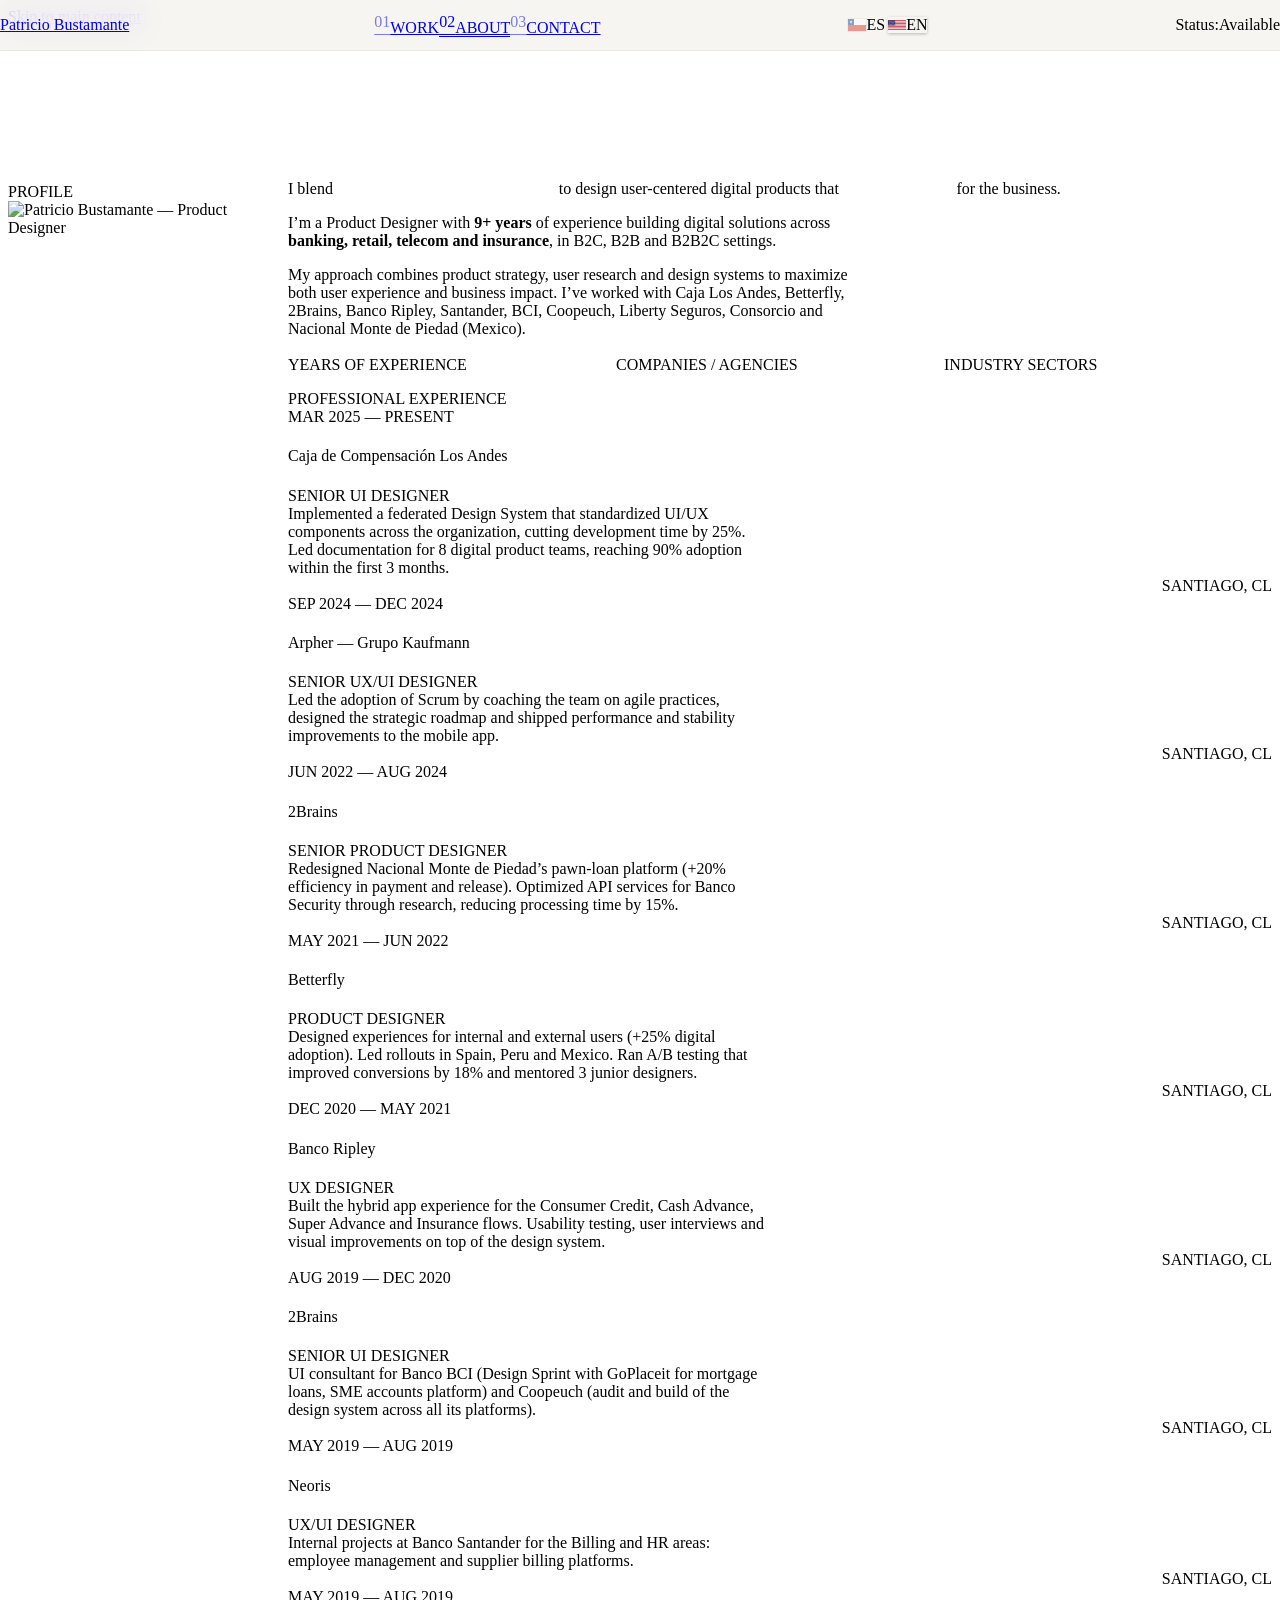
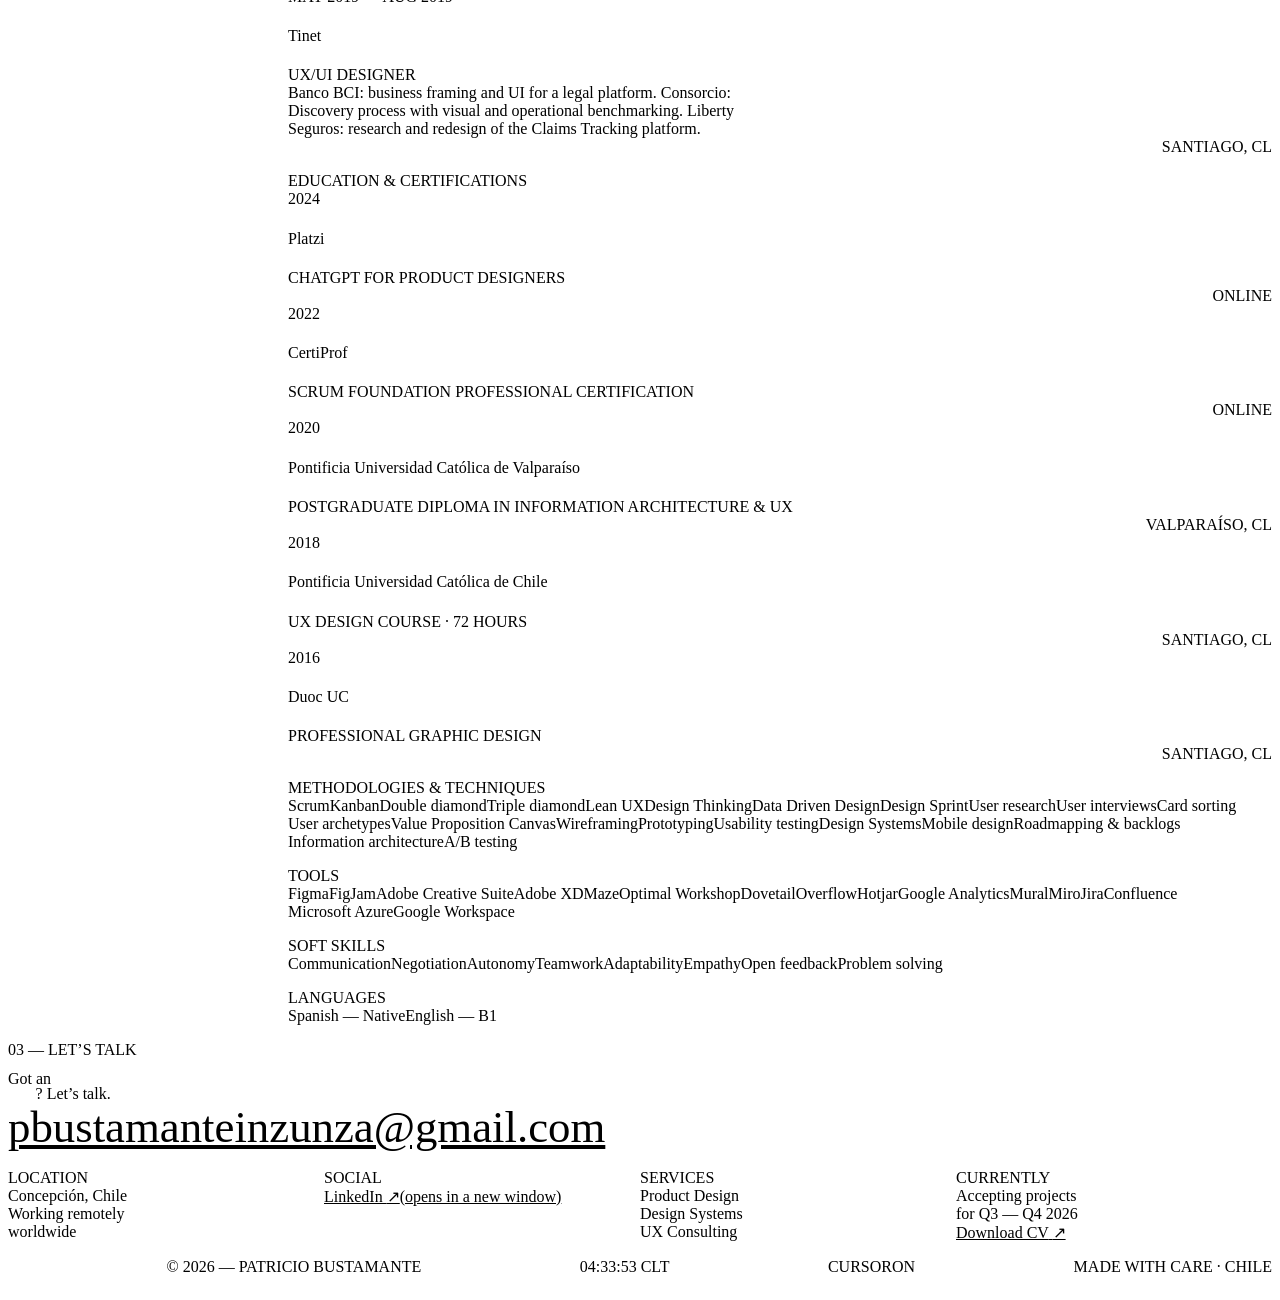
==== commit 971bf99d: "Update base location to Concepción Co-Authored-By: Claude Opus 5.5 <noreply@anthropic.com>" ====
--- a/pages/about.html
+++ b/pages/about.html
@@ -172,7 +172,7 @@
     </div>
     <div class="page-hero-meta" data-i18n-html="about.heroMeta">
       <span>Base</span>
-      Santiago, Chile<br>
+      Concepción, Chile<br>
       Disponible para proyectos remotos
     </div>
   </div>
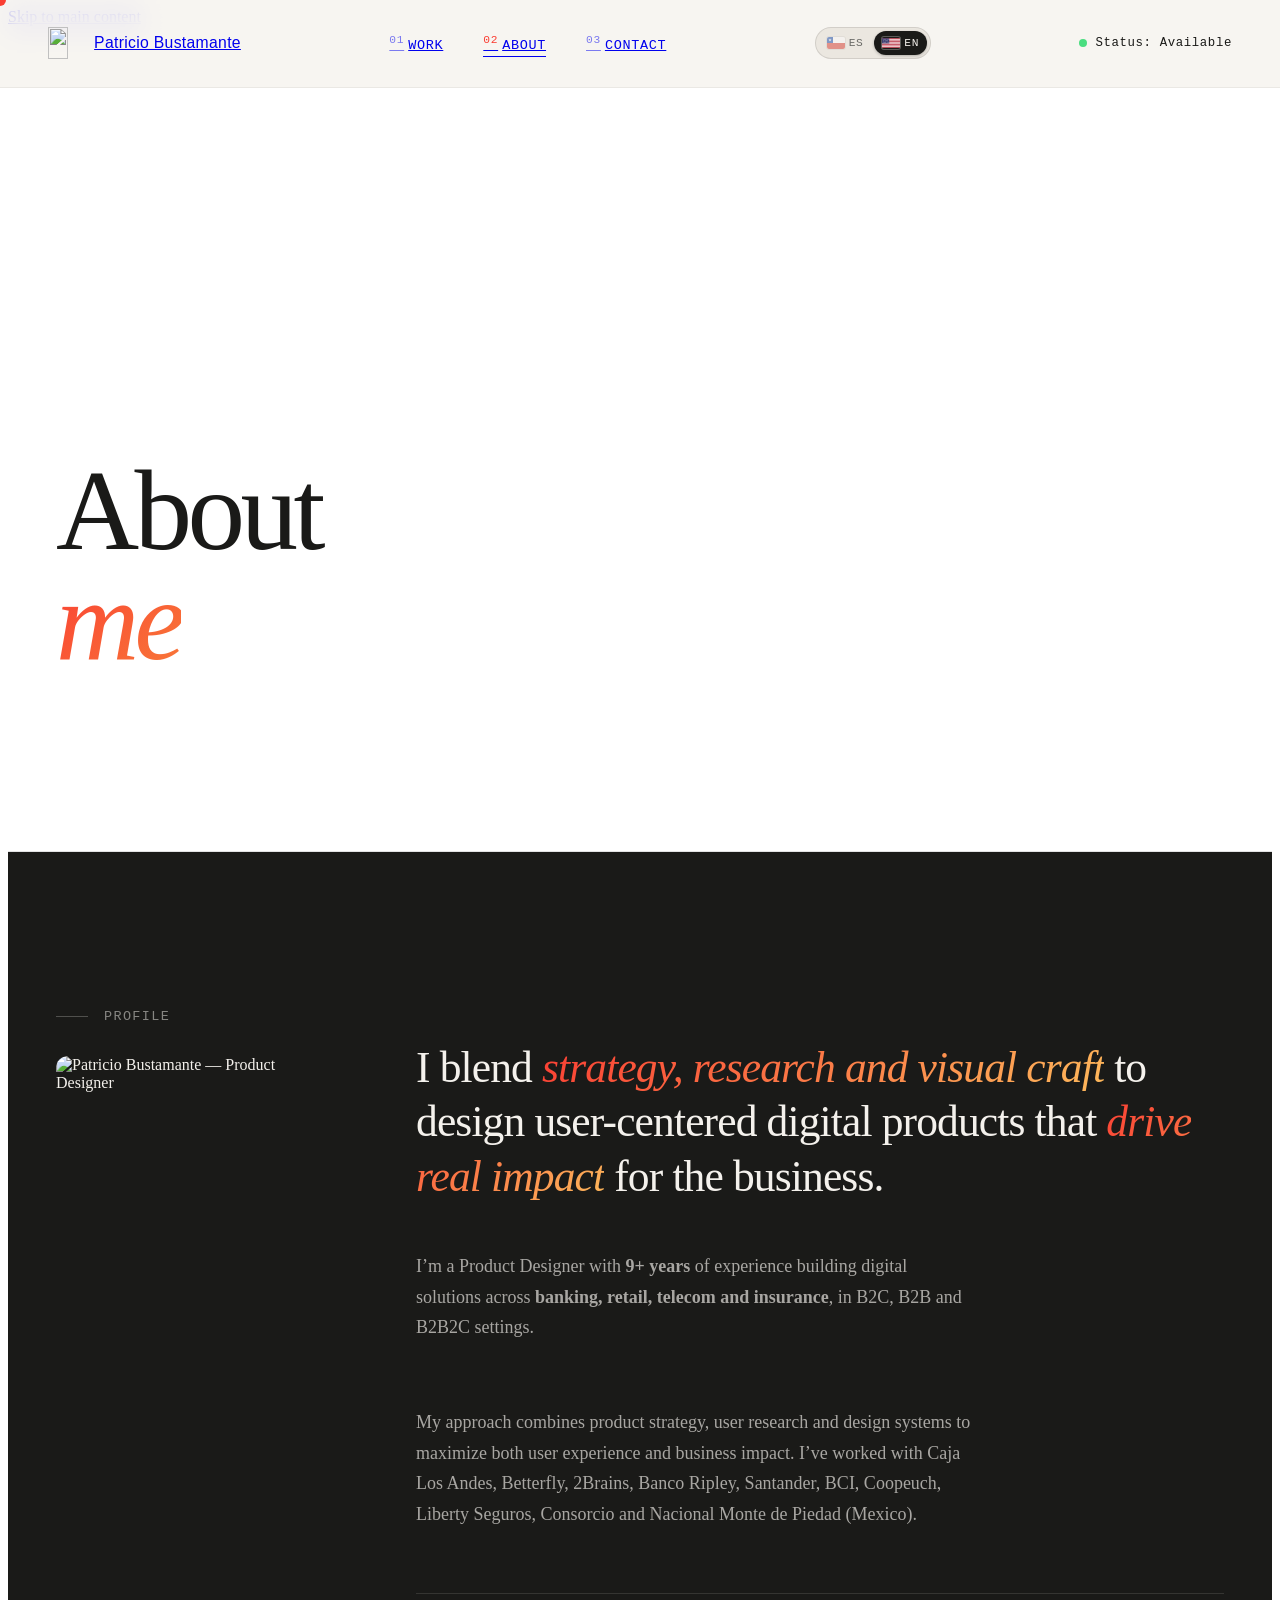
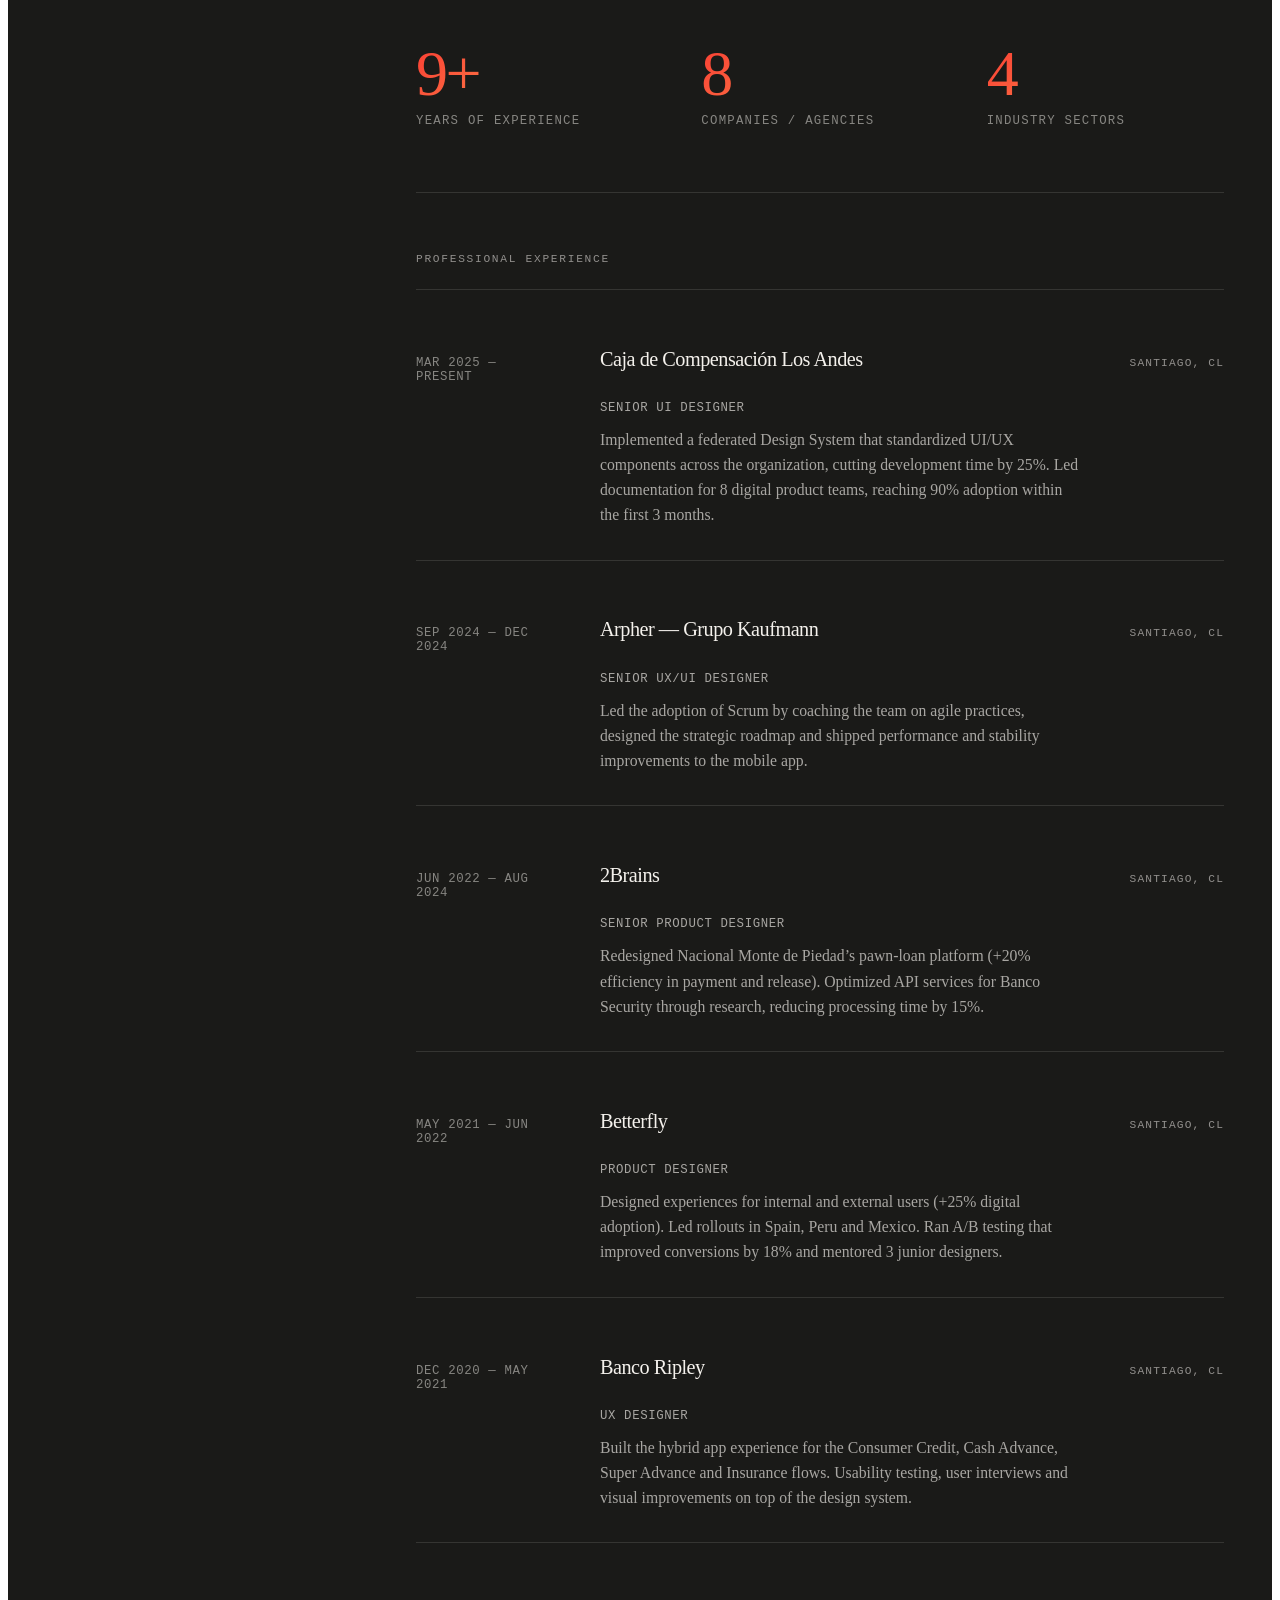
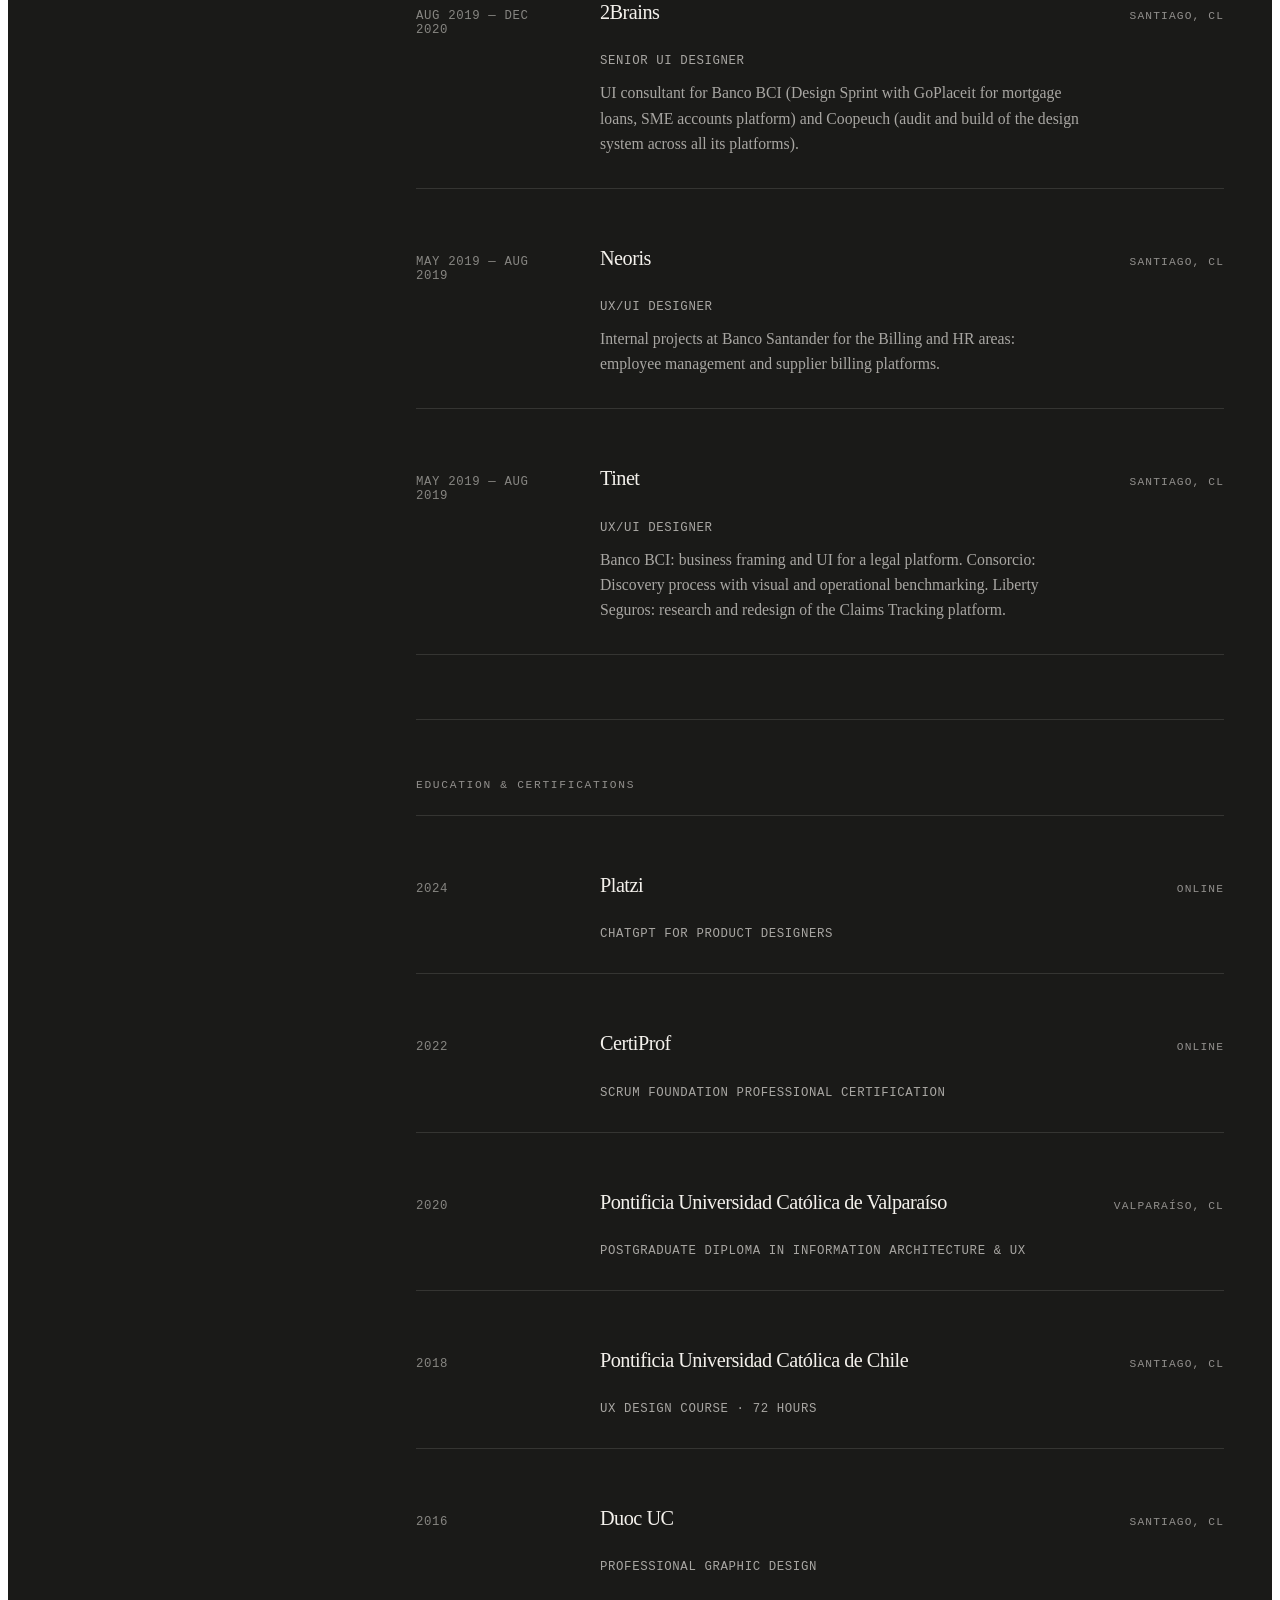
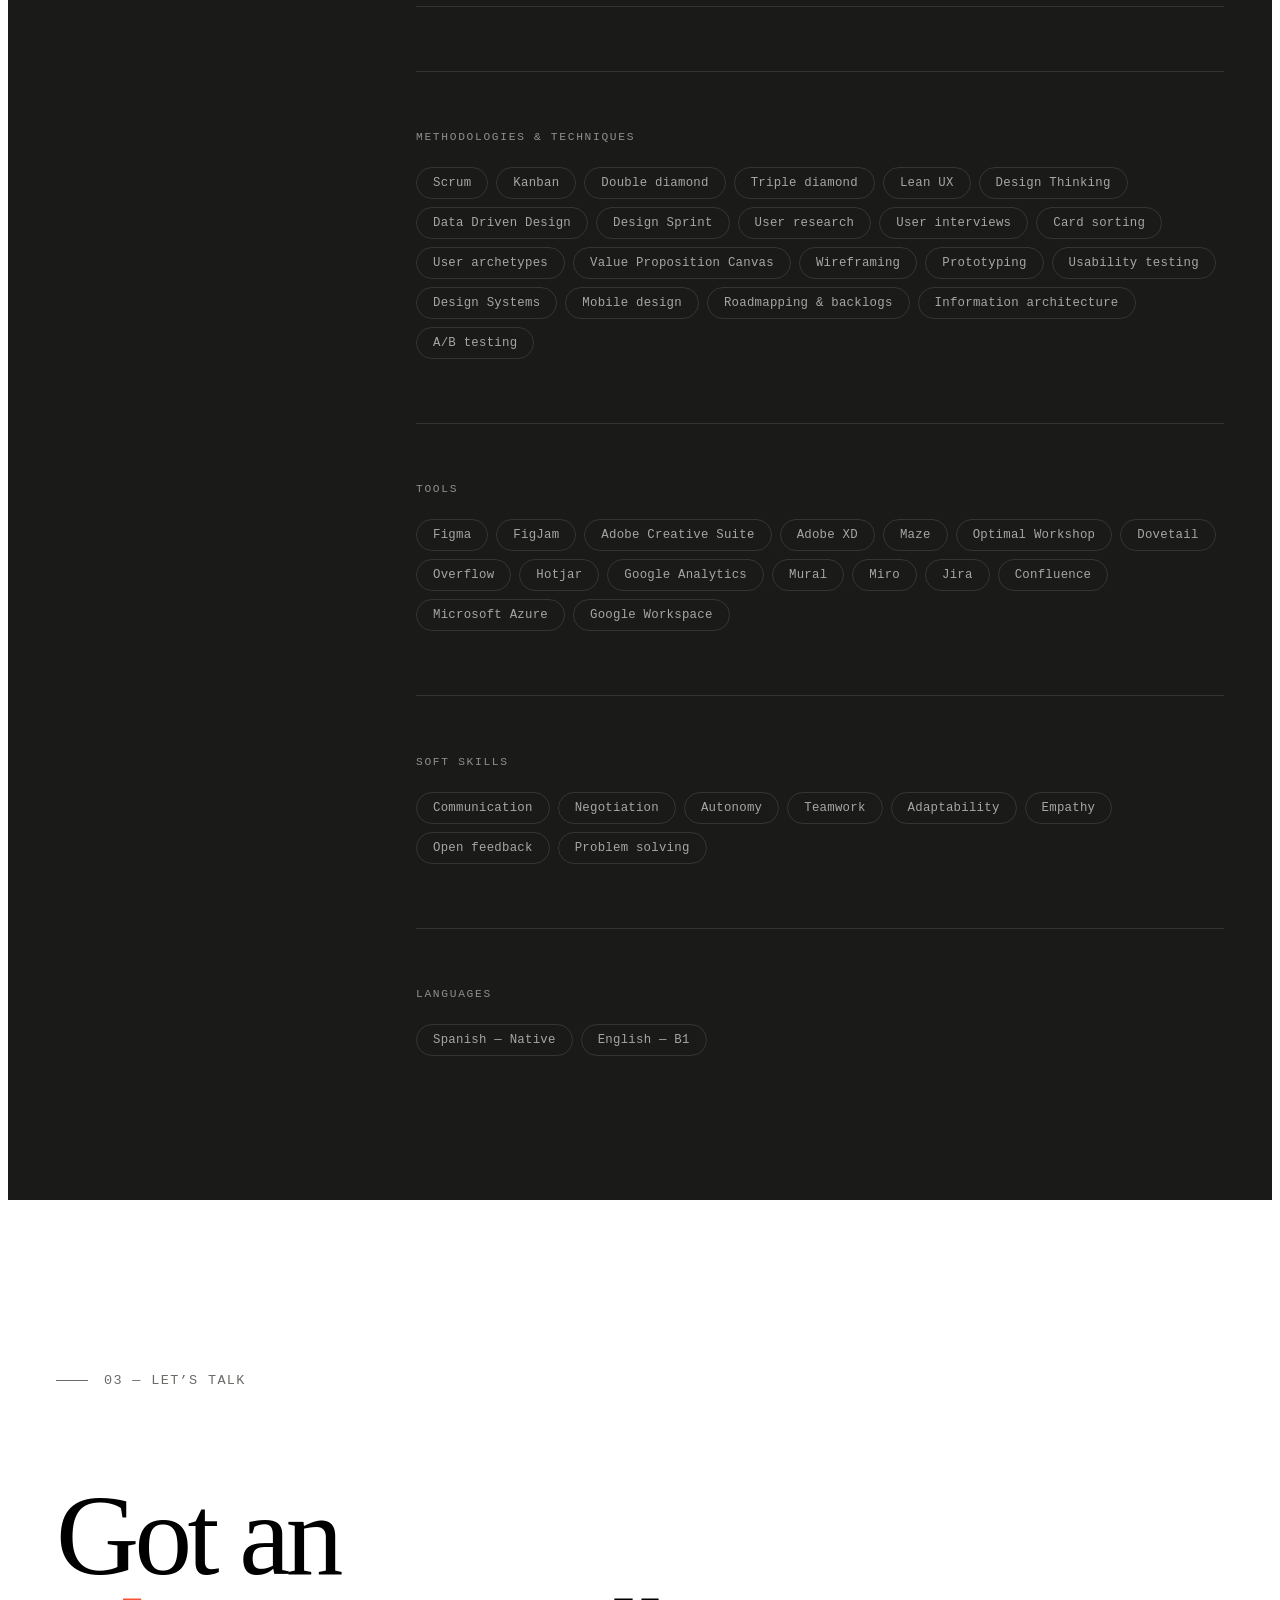
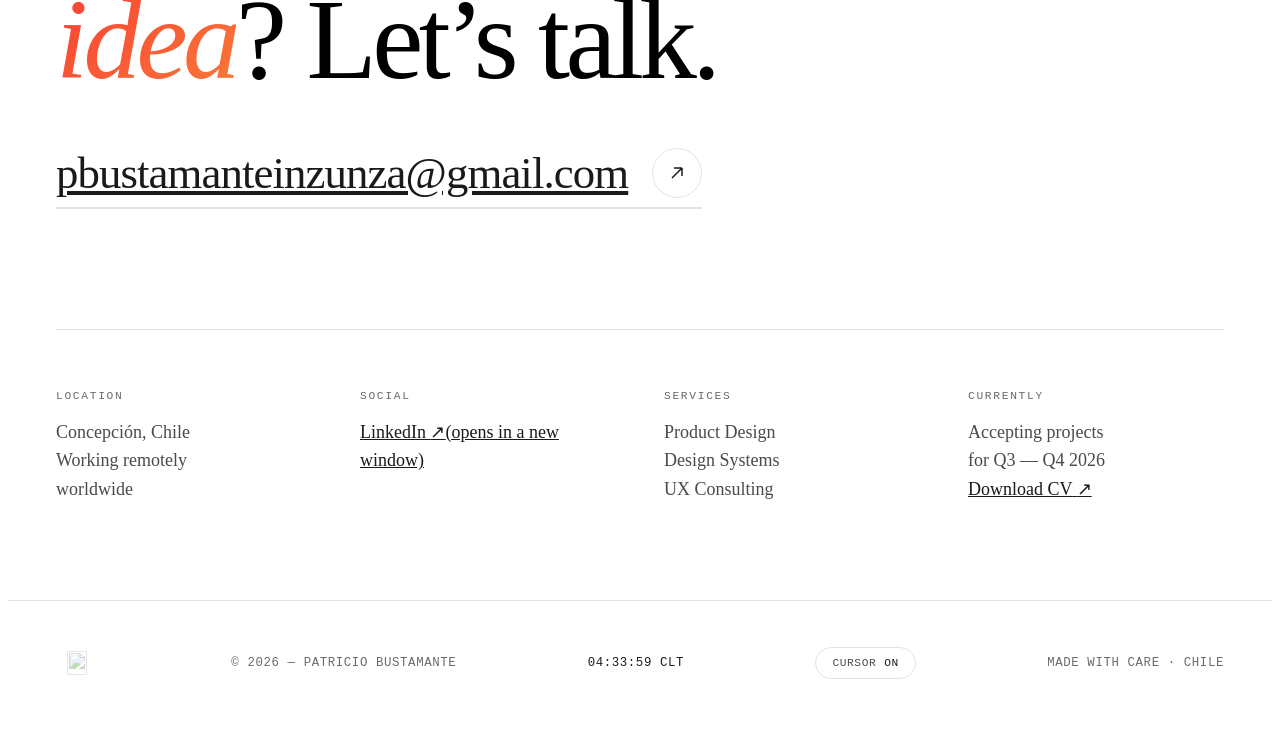
==== commit 5ddb6f41: "Improve cross-browser support, accessibility and hero fit Hero title now scales with viewport height" ====
--- a/pages/about.html
+++ b/pages/about.html
@@ -435,7 +435,7 @@
     </span>
   </a>
 
-  <address class="contact-grid reveal-stagger">
+  <div class="contact-grid reveal-stagger">
     <div class="contact-block">
       <h3 class="contact-block-label" data-i18n="contact.location">Ubicación</h3>
       <div class="contact-block-content" data-i18n-html="contact.locationContent">
@@ -465,7 +465,7 @@
         <a href="https://drive.google.com/drive/folders/1GgpW7-X2UfmII-WAoxY3obS5fUp88HIr?usp=drive_link" target="_blank" rel="noopener noreferrer"><span data-i18n="common.downloadCv">Descargar CV</span> <span aria-hidden="true">&#8599;</span></a>
       </div>
     </div>
-  </address>
+  </div>
 </section>
 
 </main>
--- a/design-system/css/tokens.css
+++ b/design-system/css/tokens.css
@@ -0,0 +1,190 @@
+/* ============================================
+   DESIGN TOKENS · Capa base del Design System
+   ----------------------------------------------
+   Atomic Design — nivel 0 (tokens).
+   Estos tokens alimentan a: atoms → molecules →
+   organisms → layout. Ningún valor "mágico"
+   debería existir fuera de aquí salvo las
+   excepciones documentadas más abajo.
+
+   8PX GRID SYSTEM
+   Todo el espaciado se construye sobre una grilla
+   de 8px. Escala: --space-{n} = n × 8px.
+   Medio paso: --space-h = 4px (0.5 × 8) para
+   ajustes finos (gaps de pills, paddings de chips).
+
+   EXCEPCIONES JUSTIFICADAS a la grilla de 8px
+   (no son espaciado, por eso viven fuera de la escala):
+     · Tipografía: escala modular propia (10–180px),
+       no se alinea a 8px porque sigue ritmo tipográfico.
+     · Bordes/outlines: 1px y 2px (hairlines).
+     · Touch targets: 44px (WCAG 2.5.5 AAA) — accesibilidad
+       manda sobre la grilla.
+     · Geometría de iconos: las barras del hamburguesa y
+       posiciones internas de SVG son medidas de dibujo,
+       no de layout.
+     · Radios: --radius-* son curvaturas, no espaciado.
+   ============================================ */
+
+:root {
+  /* ===== Color · Surfaces ===== */
+  --color-bg: #f4f1ec;
+  --color-bg-deep: #ebe7e0;
+  --color-bg-inverted: #1a1a18;
+
+  /* ===== Color · Ink (text) =====
+     Contrast on --color-bg (#f4f1ec):
+       ink       — 16.3:1 (AAA)
+       ink-soft  —  7.8:1 (AAA)
+       ink-mute  —  4.98:1 (AA normal)  ← bumped from #8a8a85 (3.1:1, failed)
+     Contrast on --color-bg-inverted (#1a1a18):
+       on-dark         — 16.3:1 (AAA)
+       on-dark-soft    —  7.6:1 (AAA)
+       on-dark-mute    —  5.2:1 (AA normal) ← bumped 0.4→0.5
+       on-dark-faint   —  5.8:1 (AA normal) ← bumped 0.35→0.55 */
+  --color-ink: #1a1a18;
+  --color-ink-soft: #4a4a47;
+  --color-ink-mute: #6a6a66;
+  --color-ink-on-dark: #f4f1ec;
+  --color-ink-on-dark-soft: rgba(244, 241, 236, 0.65);
+  --color-ink-on-dark-mute: rgba(244, 241, 236, 0.5);
+  --color-ink-on-dark-faint: rgba(244, 241, 236, 0.55);
+  /* Decorative only — do NOT use for text */
+  --color-ink-on-dark-decorative: rgba(244, 241, 236, 0.35);
+
+  /* ===== Color · Lines & dividers ===== */
+  --color-line: rgba(26, 26, 24, 0.12);
+  --color-line-light: rgba(244, 241, 236, 0.12);
+  --color-line-strong: rgba(244, 241, 236, 0.25);
+
+  /* ===== Color · Brand & state ===== */
+  --color-accent: #fa3e33;
+  --color-accent-warm: #f87a38;
+  --color-accent-gold: #fdb85b;
+  --color-success: #4ade80;
+
+  /* ===== Gradients ===== */
+  --gradient-brand: linear-gradient(135deg, var(--color-accent), var(--color-accent-warm));
+  --gradient-brand-warm: linear-gradient(135deg, var(--color-accent), var(--color-accent-gold));
+  --gradient-line: linear-gradient(90deg, var(--color-accent), var(--color-accent-warm));
+
+  /* ===== Spacing · 8-Grid scale ===== */
+  --space-0: 0;
+  --space-h: 4px;      /* half step */
+  --space-1: 8px;
+  --space-2: 16px;
+  --space-3: 24px;
+  --space-4: 32px;
+  --space-5: 40px;
+  --space-6: 48px;
+  --space-7: 56px;
+  --space-8: 64px;
+  --space-9: 72px;
+  --space-10: 80px;
+  --space-11: 88px;
+  --space-12: 96px;
+  --space-14: 112px;
+  --space-15: 120px;
+  --space-16: 128px;
+  --space-18: 144px;
+  --space-20: 160px;
+  --space-22: 176px;
+  --space-24: 192px;
+  --space-25: 200px;
+
+  /* ===== Layout · Containers & sections ===== */
+  --container-px: var(--space-6);          /* 48px */
+  --container-px-mobile: var(--space-3);   /* 24px */
+  --section-py: var(--space-18);           /* 144px */
+  --section-py-mobile: var(--space-10);    /* 80px */
+  --content-max: 1440px;
+
+  /* ===== Typography · Families ===== */
+  --font-display: 'Fraunces', serif;
+  --font-sans: 'Geist', sans-serif;
+  --font-mono: 'Geist Mono', monospace;
+
+  /* ===== Typography · Fixed sizes (base = 1.125rem / 18px) ===== */
+  --text-2xs: 0.703rem;   /* ~11px */
+  --text-xs: 0.773rem;    /* ~12px */
+  --text-sm: 0.844rem;    /* ~13.5px */
+  --text-md: 0.984rem;    /* ~16px */
+  --text-base: 1.125rem;  /* 18px */
+  --text-lg: 1.266rem;    /* ~20px */
+  --text-xl: 1.688rem;    /* 27px */
+  --text-2xl: 2.25rem;    /* 36px */
+  --text-3xl: 2.813rem;   /* 45px */
+
+  /* ===== Typography · Display (fluid) ===== */
+  --display-xs: clamp(28px, 3.4vw, 44px);
+  --display-sm: clamp(36px, 5vw, 72px);
+  --display-md: clamp(42px, 6.5vw, 96px);
+  --display-lg: clamp(48px, 9vw, 140px);
+  --display-xl: clamp(52px, min(11vw, 14vh), 180px);
+  --display-xl: clamp(52px, min(11vw, 14dvh), 180px);
+
+  /* ===== Typography · Weights ===== */
+  --weight-light: 300;
+  --weight-regular: 400;
+  --weight-medium: 500;
+  --weight-semibold: 600;
+
+  /* ===== Typography · Leading ===== */
+  --leading-hero: 0.92;
+  --leading-none: 1;
+  --leading-tight: 1.05;
+  --leading-snug: 1.25;
+  --leading-normal: 1.4;
+  --leading-relaxed: 1.6;
+  --leading-loose: 1.7;
+
+  /* ===== Typography · Tracking ===== */
+  --tracking-tightest: -0.04em;
+  --tracking-tighter: -0.035em;
+  --tracking-tight: -0.025em;
+  --tracking-snug: -0.02em;
+  --tracking-normal: 0;
+  --tracking-wide: 0.02em;
+  --tracking-wider: 0.05em;
+  --tracking-widest: 0.1em;
+  --tracking-mega: 0.15em;
+
+  /* ===== Radii ===== */
+  --radius-xs: 2px;
+  --radius-sm: 4px;
+  --radius-md: 8px;
+  --radius-lg: 12px;
+  --radius-pill: 100px;
+  --radius-full: 50%;
+
+  /* ===== Shadows ===== */
+  --shadow-card: 0 24px 64px rgba(0, 0, 0, 0.15);
+  --shadow-mark: 0 48px 96px rgba(250, 62, 51, 0.18);
+
+  /* ===== Motion · Easing ===== */
+  --ease-out-expo: cubic-bezier(0.16, 1, 0.3, 1);
+  --ease-out-quart: cubic-bezier(0.25, 1, 0.5, 1);
+  --ease-smooth: cubic-bezier(0.77, 0, 0.175, 1);
+  /* Expressive — overshoot, anticipation, snap */
+  --ease-out-back: cubic-bezier(0.34, 1.56, 0.64, 1);          /* gentle overshoot */
+  --ease-out-back-strong: cubic-bezier(0.68, -0.6, 0.32, 1.6); /* dramatic */
+  --ease-in-out-back: cubic-bezier(0.68, -0.55, 0.27, 1.55);
+  --ease-out-circ: cubic-bezier(0, 0.55, 0.45, 1);              /* snappy stop */
+  --ease-in-out-circ: cubic-bezier(0.85, 0, 0.15, 1);
+  --ease-spring: cubic-bezier(0.5, 1.4, 0.5, 1);                 /* bouncy */
+
+  /* ===== Motion · Duration ===== */
+  --duration-fast: 0.2s;
+  --duration-base: 0.3s;
+  --duration-slow: 0.5s;
+  --duration-slower: 0.8s;
+  --duration-slowest: 1.2s;
+
+  /* ===== Z-index ===== */
+  --z-base: 0;
+  --z-content: 1;
+  --z-floating: 50;
+  --z-nav: 100;
+  --z-cursor: 9999;
+  --z-loader: 10000;
+}
--- a/design-system/css/molecules.css
+++ b/design-system/css/molecules.css
@@ -89,6 +89,7 @@
   border: 0;
   border-radius: var(--radius-pill);
   padding: var(--space-h) var(--space-1);
+  min-height: 24px;                    /* WCAG 2.5.8 · área táctil mínima */
   line-height: 1;
   cursor: pointer;
   transition:
--- a/design-system/css/organisms.css
+++ b/design-system/css/organisms.css
@@ -486,12 +486,12 @@
   height: auto;
   display: block;
 }
-.project-cover:has(img) {
+.project-cover.has-img {
   aspect-ratio: auto;
   height: auto;
   align-items: stretch;
 }
-.project-cover:has(img) .project-cover-title { display: none; }
+.project-cover.has-img .project-cover-title { display: none; }
 
 .project-intro {
   display: grid;
@@ -862,6 +862,7 @@
   font-size: var(--text-base);
   line-height: var(--leading-relaxed);
   color: var(--color-ink-soft);
+  background: rgba(250, 62, 51, 0.05);
   background: color-mix(in srgb, var(--color-accent) 5%, transparent);
 }
 
@@ -963,14 +964,17 @@
   align-items: flex-start;
 }
 .pj-test-finding--success {
+  background: rgba(34, 197, 94, 0.08);
   background: color-mix(in srgb, #22c55e 8%, transparent);
   border-left: 2px solid #22c55e;
 }
 .pj-test-finding--warning {
+  background: rgba(245, 158, 11, 0.08);
   background: color-mix(in srgb, #f59e0b 8%, transparent);
   border-left: 2px solid #f59e0b;
 }
 .pj-test-finding--error {
+  background: rgba(239, 68, 68, 0.08);
   background: color-mix(in srgb, #ef4444 8%, transparent);
   border-left: 2px solid #ef4444;
 }
@@ -1266,7 +1270,7 @@
     var(--color-bg) 14px 28px
   );
 }
-.pj-images:has(.pj-images-grid:not(:empty)) .pj-images-ph { display: none; }
+.pj-images.has-items .pj-images-ph { display: none; }
 .pj-images-grid:empty { display: none; }
 .pj-images-grid {
   display: grid;
@@ -1370,6 +1374,13 @@
   color: var(--color-ink-mute);
   text-transform: uppercase;
   letter-spacing: var(--tracking-wider);
+}
+footer .footer-logo {
+  display: inline-flex;
+  align-items: center;
+  justify-content: center;
+  min-width: 44px;
+  min-height: 44px;
 }
 footer .footer-logo svg,
 footer .footer-logo-mark {
